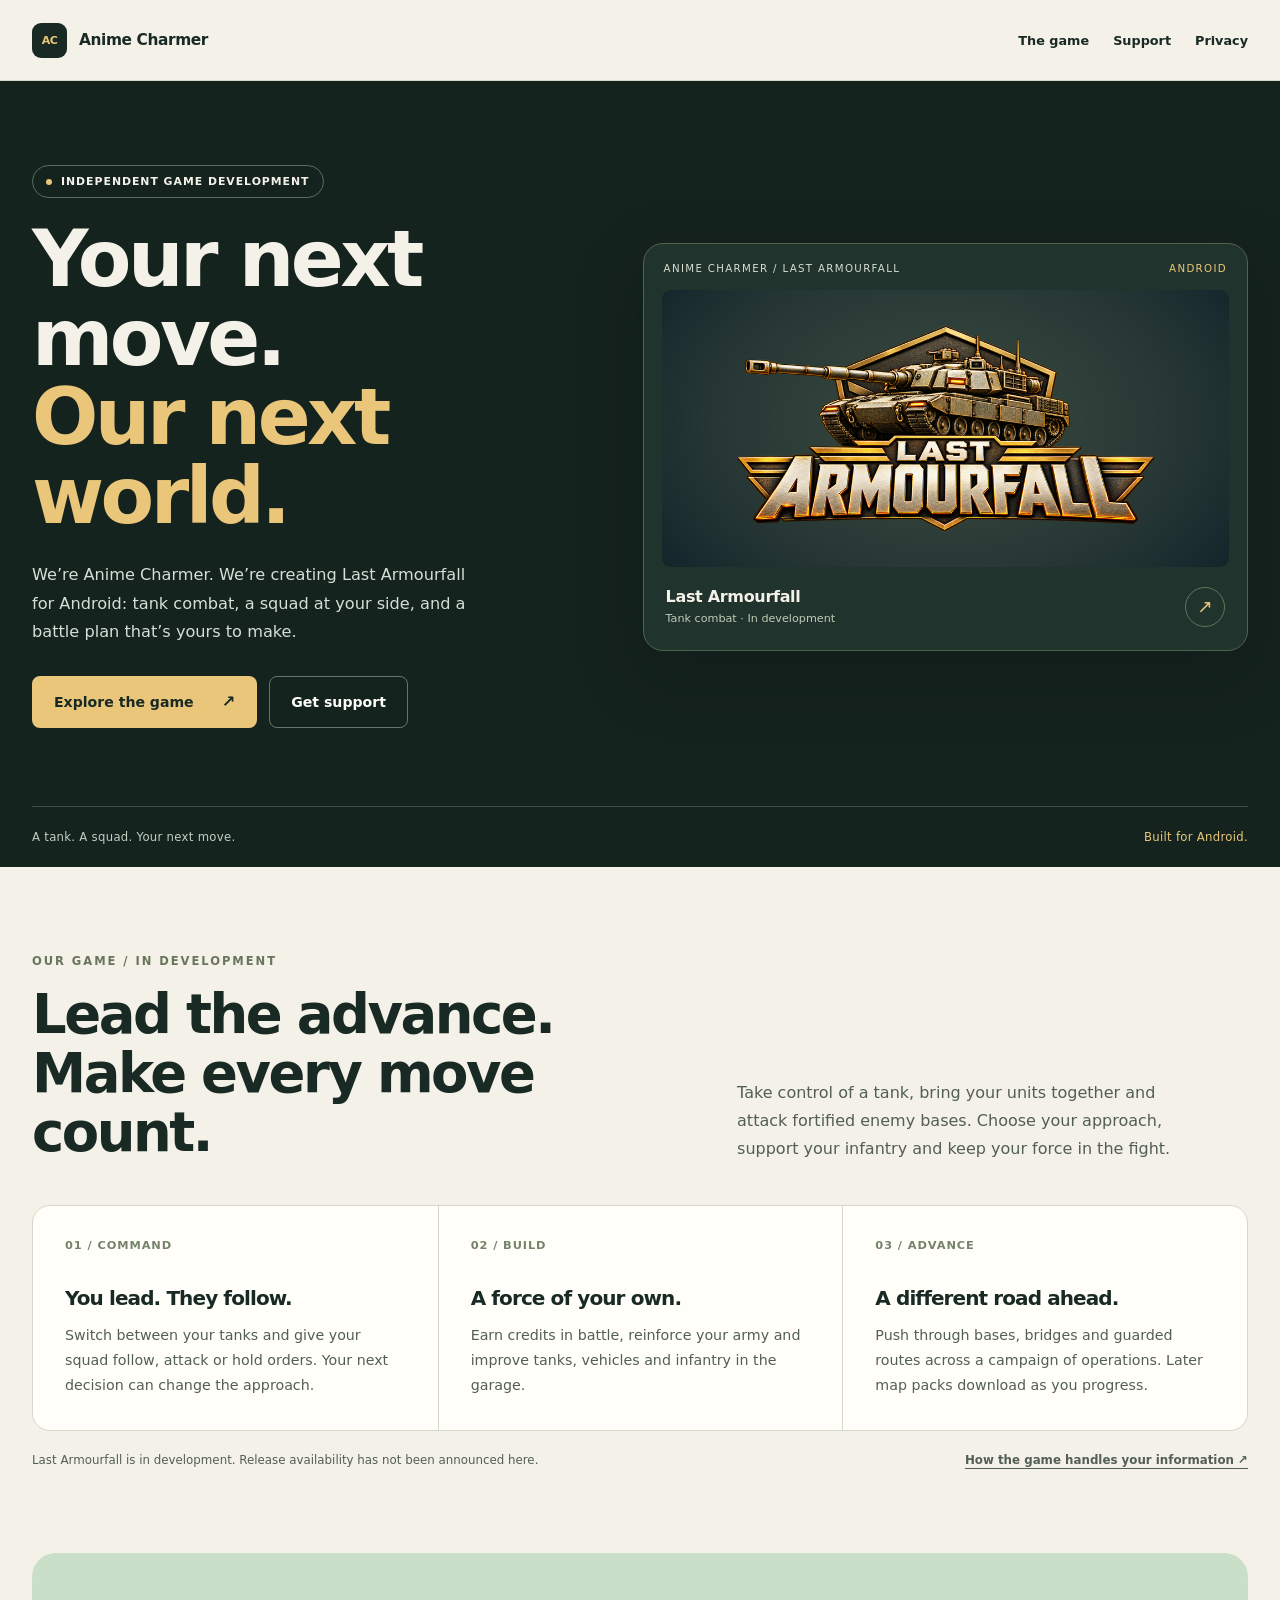
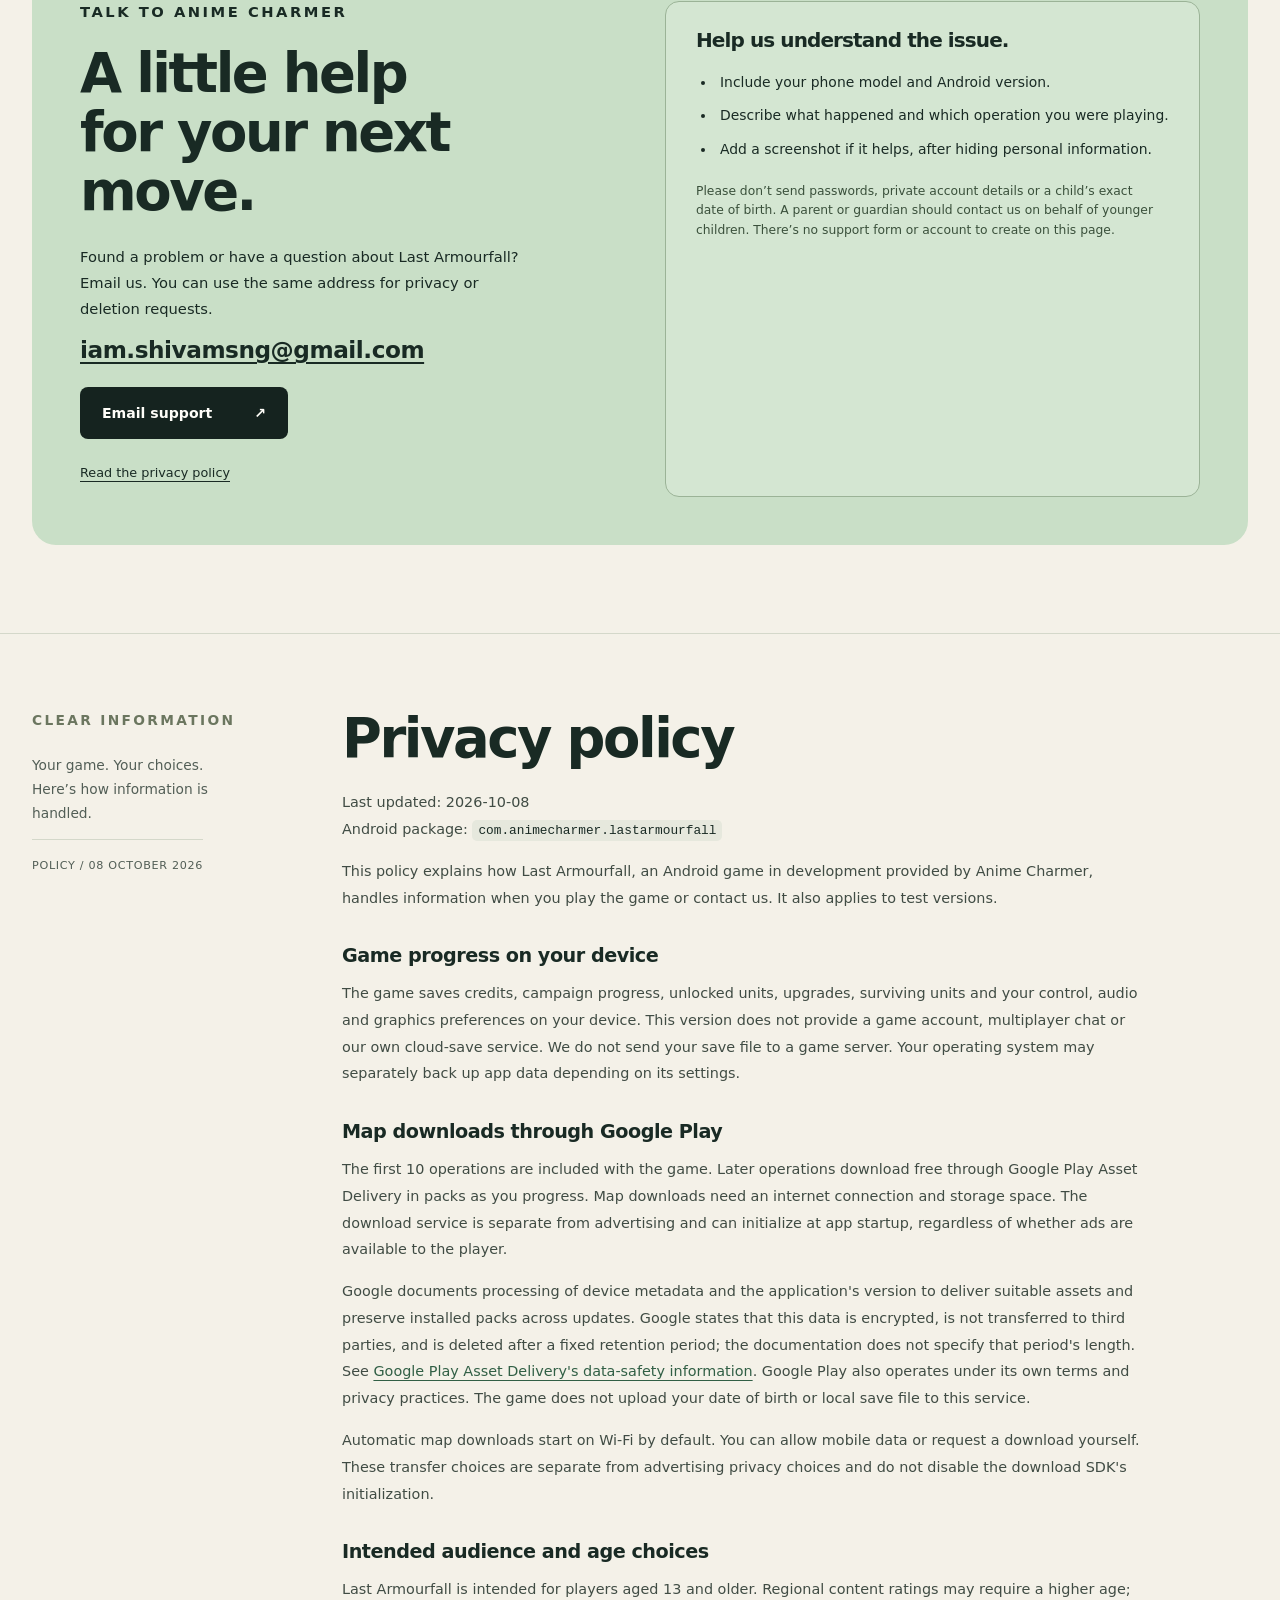
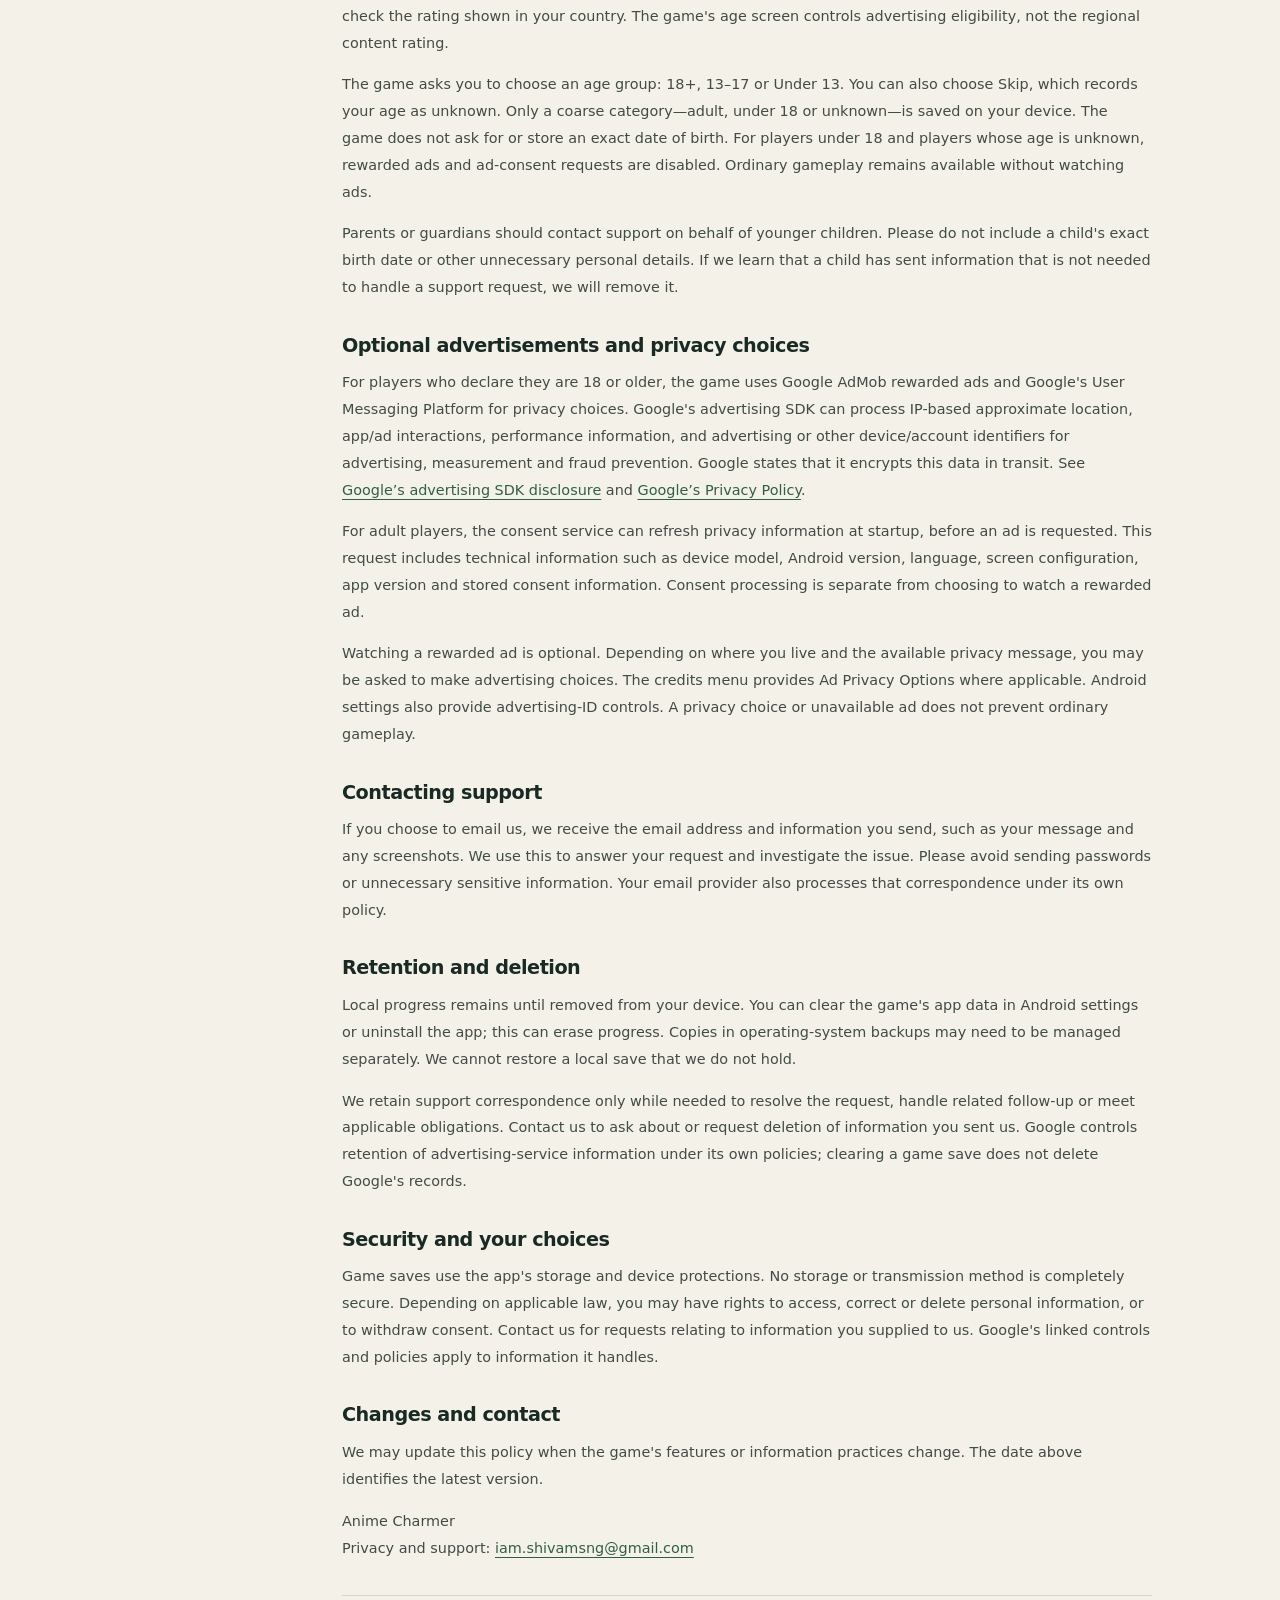
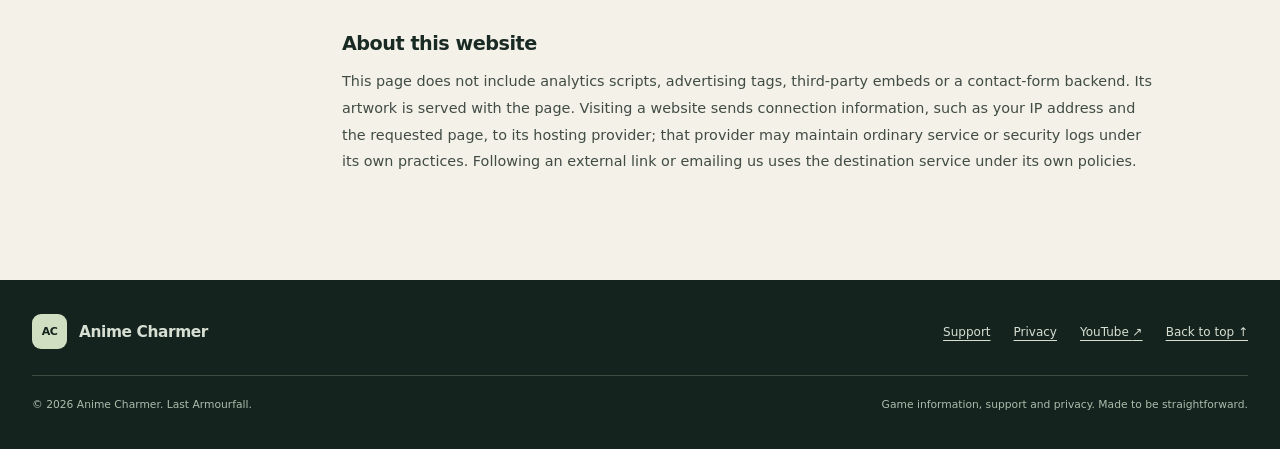
==== index.html @ 07243692 "Publish Anime Charmer support and privacy website" ====
<!doctype html>
<html lang="en">
<head>
  <meta charset="utf-8">
  <meta name="viewport" content="width=device-width,initial-scale=1">
  <meta name="theme-color" content="#15231f">
  <meta name="description" content="Anime Charmer is creating Last Armourfall for Android. Explore the game, get support and read our privacy policy.">
  <meta property="og:title" content="Anime Charmer — Last Armourfall">
  <meta property="og:description" content="A tank, a squad, and your next move. Game information, support and privacy from Anime Charmer.">
  <meta property="og:type" content="website">
  <meta property="og:url" content="https://animecharmer.com/">
  <meta property="og:image" content="https://animecharmer.com/assets/last-armourfall.png">
  <link rel="canonical" href="https://animecharmer.com/">
  <link rel="icon" href="assets/icon.png" type="image/png">
  <title>Anime Charmer — Games, support &amp; privacy</title>
  <style>
    :root{--ink:#192a24;--dark:#15231f;--paper:#f4f1e8;--white:#fffef9;--muted:#525e56;--line:#d4d8ca;--gold:#eac67a;--mint:#c9dfc7;--radius:18px;font-family:system-ui,-apple-system,BlinkMacSystemFont,"Segoe UI",sans-serif;color:var(--ink);background:var(--paper);font-synthesis:none}
    *{box-sizing:border-box}html{scroll-behavior:smooth;scroll-padding-top:100px}body{margin:0}a{color:inherit;text-underline-offset:4px}a:hover{text-decoration-thickness:2px}a:focus-visible,summary:focus-visible{outline:3px solid #bc621d;outline-offset:5px;border-radius:3px}img{max-width:100%;height:auto;display:block}button,a{-webkit-tap-highlight-color:transparent}p{line-height:1.75}h1,h2,h3,p{margin-top:0}h1,h2,h3{letter-spacing:-.045em;line-height:1.08}h2{font-size:clamp(2rem,4.4vw,3.4rem)}h3{font-size:1.25rem}section{scroll-margin-top:100px}.wrap{width:min(1220px,calc(100% - 64px));margin-inline:auto}.skip{position:fixed;top:-80px;left:20px;background:var(--white);color:var(--ink);padding:16px;z-index:20}.skip:focus{top:12px}.eyebrow{font-size:.72rem;font-weight:750;letter-spacing:.17em;text-transform:uppercase;line-height:1.5;margin-bottom:22px}.pill{display:inline-flex;align-items:center;gap:9px;padding:9px 13px;border:1px solid #56705e;border-radius:100px;font-size:.68rem;font-weight:700;letter-spacing:.09em;text-transform:uppercase}.pill i{width:6px;height:6px;background:var(--gold);border-radius:50%}.arrow{font-size:1.15em;line-height:1}.button{display:inline-flex;align-items:center;justify-content:center;gap:28px;min-height:52px;padding:14px 21px;font-size:.88rem;font-weight:700;text-decoration:none;border-radius:8px;border:1px solid transparent}.button.light{background:var(--gold);color:var(--ink)}.button.line{border-color:#64776c;color:var(--white)}.button.dark{background:var(--dark);color:var(--white)}.button:hover{filter:brightness(1.05)}.button:focus-visible{outline-color:#d28b2a}.divider{height:1px;background:var(--line)}
    .header{position:sticky;top:0;z-index:10;background:rgba(244,241,232,.97);border-bottom:1px solid var(--line)}.header-inner{display:flex;align-items:center;justify-content:space-between;gap:20px;min-height:80px}.brand{display:flex;align-items:center;gap:12px;text-decoration:none;font-size:.96rem;font-weight:750;letter-spacing:-.025em;white-space:nowrap}.monogram{display:grid;place-items:center;width:35px;height:35px;background:var(--ink);color:var(--gold);font-size:.69rem;font-weight:850;border-radius:9px;letter-spacing:-.055em}.header nav{display:flex;gap:24px}.header nav a{display:flex;align-items:center;min-height:44px;text-decoration:none;font-size:.8rem;font-weight:650}.header nav a:hover{color:#875017}
    .hero{background:var(--dark);color:var(--paper);overflow:hidden}.hero-inner{display:grid;grid-template-columns:1fr 1.08fr;align-items:center;gap:50px;padding-block:84px 78px}.hero h1{font-size:clamp(3.3rem,6.1vw,5.7rem);font-weight:650;line-height:1.01;margin:22px 0 26px}.hero h1 em{font-style:normal;color:var(--gold)}.hero-copy{max-width:460px;color:#d5dfd5;font-size:1.01rem;margin-bottom:30px}.hero-actions{display:flex;flex-wrap:wrap;gap:12px}.hero-art{position:relative;min-width:0}.art-frame{padding:18px;background:#20332c;border:1px solid #52634c;border-radius:20px;box-shadow:0 24px 65px #09110d40}.frame-bar{display:flex;justify-content:space-between;gap:12px;align-items:center;padding:0 2px 16px;color:#d6decf;font-size:.64rem;text-transform:uppercase;letter-spacing:.13em}.frame-bar span:last-child{color:var(--gold)}.art-frame img{width:100%;border-radius:9px;background:#243b33}.art-caption{display:flex;justify-content:space-between;gap:16px;align-items:center;padding:20px 4px 4px}.art-caption strong{font-size:1rem;letter-spacing:-.02em}.art-caption small{display:block;color:#c0ccb8;font-size:.7rem;line-height:1.6;margin-top:4px}.art-caption .arrow{width:40px;height:40px;display:grid;place-items:center;border:1px solid #657459;border-radius:50%;color:var(--gold)}.hero-foot{border-top:1px solid #3a4e42;display:flex;justify-content:space-between;gap:20px;padding-block:23px;color:#c1cfbf;font-size:.73rem;letter-spacing:.025em}.hero-foot span:last-child{color:var(--gold)}
    .game{padding-block:86px}.section-heading{display:grid;grid-template-columns:1fr .78fr;gap:50px;margin-bottom:42px;align-items:end}.section-heading h2{margin-bottom:0;max-width:620px}.section-heading p{color:var(--muted);max-width:470px;margin:0}.game .eyebrow{color:#69755c;margin-bottom:16px}.features{display:grid;grid-template-columns:repeat(3,1fr);border:1px solid var(--line);border-radius:var(--radius);overflow:hidden;background:var(--white)}.feature{padding:32px}.feature+.feature{border-left:1px solid var(--line)}.feature .number{display:block;color:#75836b;font-size:.71rem;font-weight:750;margin-bottom:36px;letter-spacing:.08em}.feature h3{margin-bottom:14px}.feature p{margin-bottom:0;font-size:.89rem;color:var(--muted)}.game-note{display:flex;justify-content:space-between;gap:24px;margin-top:22px;font-size:.74rem;color:var(--muted)}.game-note a{font-weight:650}
    .support{padding-block:0 88px}.support-panel{display:grid;grid-template-columns:1fr 1fr;gap:50px;background:var(--mint);border-radius:24px;padding:48px}.support h2{max-width:380px;margin-bottom:23px}.support p{max-width:460px;font-size:.92rem}.contact-email{font-size:clamp(1rem,1.85vw,1.45rem);font-weight:650;overflow-wrap:anywhere;display:inline-block;margin-bottom:24px;letter-spacing:-.02em}.support .button{gap:42px}.support-checklist{padding:28px 30px;border:1px solid #9bb397;border-radius:14px;background:#dfecdb88}.support-checklist h3{margin-bottom:19px}.support-checklist ul{padding-left:20px;margin:0 0 20px}.support-checklist li{padding-left:4px;font-size:.87rem;line-height:1.7;margin-bottom:10px}.support-checklist p{font-size:.77rem;line-height:1.6;margin:0;color:#3a503b}.privacy-jump{margin-top:23px;font-size:.8rem!important}
    .privacy{border-top:1px solid var(--line);padding-block:76px 90px}.privacy-layout{display:grid;grid-template-columns:240px minmax(0,1fr);gap:70px}.privacy-aside .eyebrow{color:#6b765f}.privacy-aside p{font-size:.86rem;max-width:220px;color:var(--muted)}.privacy-aside .stamp{display:inline-block;border-top:1px solid var(--line);padding-top:19px;font-size:.7rem;letter-spacing:.06em;color:var(--muted)}.policy{max-width:810px;min-width:0}.policy h2{margin-bottom:20px}.policy h3{margin-top:35px;margin-bottom:13px;letter-spacing:-.025em;font-size:1.2rem}.policy p{font-size:.9rem;color:#404c44;line-height:1.86;margin-bottom:15px;overflow-wrap:anywhere}.policy code{font-size:.8rem;color:var(--ink);background:#e6e8dd;border-radius:5px;padding:3px 6px;overflow-wrap:anywhere}.policy a{color:#315f45}.website-note{border-top:1px solid var(--line);margin-top:34px;padding-top:3px}
    .footer{background:var(--dark);color:#d6dfd2;padding-block:34px}.footer-inner{display:flex;justify-content:space-between;align-items:center;gap:30px}.footer .monogram{background:#d0dfc1;color:var(--dark)}.footer-links{display:flex;flex-wrap:wrap;gap:23px;font-size:.75rem}.footer-bottom{display:flex;justify-content:space-between;gap:20px;border-top:1px solid #3a4e42;margin-top:26px;padding-top:20px;color:#aabdac;font-size:.67rem;line-height:1.7}.footer-bottom p{margin:0}
    @media(min-width:1000px){.privacy-aside-inner{position:sticky;top:115px}}
    @media(max-width:950px){.hero-inner{gap:32px;padding-block:60px}.hero h1{font-size:clamp(3.2rem,6.5vw,4.7rem)}.wrap{width:calc(100% - 44px)}.section-heading{gap:28px;grid-template-columns:1fr 1fr}.support-panel{gap:30px;padding:34px}.privacy-layout{grid-template-columns:175px minmax(0,1fr);gap:38px}.feature{padding:25px}}
    @media(max-width:700px){html{scroll-padding-top:90px}.header-inner{min-height:74px;gap:12px}.header nav{gap:15px}.header nav a{font-size:.72rem}.brand{font-size:.83rem;gap:9px}.monogram{width:30px;height:30px}.hero-inner{grid-template-columns:1fr;padding-block:48px 42px;gap:38px}.hero h1{font-size:clamp(3.5rem,11.3vw,5rem);max-width:540px}.hero-copy{max-width:540px;font-size:.97rem}.art-frame{padding:14px}.hero-foot{font-size:.65rem}.game{padding-block:58px}.section-heading{grid-template-columns:1fr;gap:22px;margin-bottom:30px}.section-heading h2{max-width:530px}.features{grid-template-columns:1fr}.feature+.feature{border-left:none;border-top:1px solid var(--line)}.feature .number{margin-bottom:18px}.feature{padding:27px}.feature p{max-width:540px}.game-note{display:block;line-height:1.7}.game-note a{display:inline-block;margin-top:10px}.support{padding-bottom:55px}.support-panel{grid-template-columns:1fr;padding:30px;gap:28px}.contact-email{font-size:1.1rem}.privacy{padding-block:52px}.privacy-layout{grid-template-columns:1fr;gap:28px}.privacy-aside p{max-width:none}.privacy-aside .stamp{display:none}.privacy-aside .eyebrow{margin-bottom:10px}.footer-inner{align-items:flex-start;gap:24px;flex-direction:column}.footer-bottom{flex-direction:column;gap:8px}.policy h2{font-size:2.1rem}}
    @media(max-width:380px){.wrap{width:calc(100% - 32px)}.header-inner{flex-wrap:wrap;justify-content:center;padding-block:11px;gap:3px}.header nav{gap:25px}.header nav a{min-height:34px}.hero h1{font-size:3.25rem}.support-panel{padding:24px}.support-checklist{padding:23px}.hero-actions .button{width:100%}.hero-foot{gap:10px}.art-caption strong{font-size:.92rem}}
    @media(prefers-reduced-motion:reduce){html{scroll-behavior:auto}}
    @media print{.header,.hero,.game,.support,.privacy-aside,.footer{display:none}.privacy{padding:0;border:0}.privacy-layout{display:block}.wrap{width:100%}.policy{max-width:none}.policy p,.policy a{color:#000}body{background:white}}
  </style>
</head>
<body id="top">
  <a class="skip" href="#main">Skip to content</a>
  <header class="header">
    <div class="wrap header-inner">
      <a class="brand" href="#top" aria-label="Anime Charmer home"><span class="monogram" aria-hidden="true">AC</span> Anime Charmer</a>
      <nav aria-label="Main navigation"><a href="#last-armourfall">The game</a><a href="#support">Support</a><a href="#privacy">Privacy</a></nav>
    </div>
  </header>
  <main id="main">
    <section class="hero" aria-labelledby="hero-title">
      <div class="wrap hero-inner">
        <div>
          <div class="pill"><i aria-hidden="true"></i> Independent game development</div>
          <h1 id="hero-title">Your next move.<br><em>Our next world.</em></h1>
          <p class="hero-copy">We’re Anime Charmer. We’re creating Last Armourfall for Android: tank combat, a squad at your side, and a battle plan that’s yours to make.</p>
          <div class="hero-actions"><a class="button light" href="#last-armourfall">Explore the game <span class="arrow" aria-hidden="true">↗</span></a><a class="button line" href="#support">Get support</a></div>
        </div>
        <div class="hero-art">
          <div class="art-frame">
            <div class="frame-bar"><span>Anime Charmer / Last Armourfall</span><span>Android</span></div>
            <img src="assets/last-armourfall.png" width="1024" height="500" alt="Last Armourfall emblem: a gold and ivory battle tank above the game title" fetchpriority="high">
            <div class="art-caption"><div><strong>Last Armourfall</strong><small>Tank combat · In development</small></div><span class="arrow" aria-hidden="true">↗</span></div>
          </div>
        </div>
      </div>
      <div class="wrap hero-foot"><span>A tank. A squad. Your next move.</span><span>Built for Android.</span></div>
    </section>
    <section class="game wrap" id="last-armourfall" aria-labelledby="game-title">
      <div class="section-heading"><div><p class="eyebrow">Our game / In development</p><h2 id="game-title">Lead the advance.<br>Make every move count.</h2></div><p>Take control of a tank, bring your units together and attack fortified enemy bases. Choose your approach, support your infantry and keep your force in the fight.</p></div>
      <div class="features">
        <article class="feature"><span class="number" aria-hidden="true">01 / COMMAND</span><h3>You lead. They follow.</h3><p>Switch between your tanks and give your squad follow, attack or hold orders. Your next decision can change the approach.</p></article>
        <article class="feature"><span class="number" aria-hidden="true">02 / BUILD</span><h3>A force of your own.</h3><p>Earn credits in battle, reinforce your army and improve tanks, vehicles and infantry in the garage.</p></article>
        <article class="feature"><span class="number" aria-hidden="true">03 / ADVANCE</span><h3>A different road ahead.</h3><p>Push through bases, bridges and guarded routes across a campaign of operations. Later map packs download as you progress.</p></article>
      </div>
      <div class="game-note"><span>Last Armourfall is in development. Release availability has not been announced here.</span><a href="#privacy">How the game handles your information <span aria-hidden="true">↗</span></a></div>
    </section>
    <section class="support wrap" id="support" aria-labelledby="support-title">
      <div class="support-panel">
        <div><p class="eyebrow">Talk to Anime Charmer</p><h2 id="support-title">A little help<br>for your next move.</h2><p>Found a problem or have a question about Last Armourfall? Email us. You can use the same address for privacy or deletion requests.</p><a class="contact-email" href="mailto:iam.shivamsng@gmail.com">iam.shivamsng@gmail.com</a><br><a class="button dark" href="mailto:iam.shivamsng@gmail.com">Email support <span aria-hidden="true">↗</span></a><p class="privacy-jump"><a href="#privacy">Read the privacy policy</a></p></div>
        <div class="support-checklist"><h3>Help us understand the issue.</h3><ul><li>Include your phone model and Android version.</li><li>Describe what happened and which operation you were playing.</li><li>Add a screenshot if it helps, after hiding personal information.</li></ul><p>Please don’t send passwords, private account details or a child’s exact date of birth. A parent or guardian should contact us on behalf of younger children. There’s no support form or account to create on this page.</p></div>
      </div>
    </section>
    <section class="privacy" id="privacy" aria-labelledby="privacy-heading">
      <div class="wrap privacy-layout">
        <aside class="privacy-aside"><div class="privacy-aside-inner"><p class="eyebrow">Clear information</p><p>Your game. Your choices.<br>Here’s how information is handled.</p><span class="stamp">POLICY / 08 OCTOBER 2026</span></div></aside>
        <div class="policy">
          
<h2 id="privacy-heading">Privacy policy</h2>
<p>Last updated: 2026-10-08<br>Android package: <code>com.animecharmer.lastarmourfall</code></p>
<p>This policy explains how Last Armourfall, an Android game in development provided by Anime Charmer, handles information when you play the game or contact us. It also applies to test versions.</p>
<h3>Game progress on your device</h3>
<p>The game saves credits, campaign progress, unlocked units, upgrades, surviving units and your control, audio and graphics preferences on your device. This version does not provide a game account, multiplayer chat or our own cloud-save service. We do not send your save file to a game server. Your operating system may separately back up app data depending on its settings.</p>
<h3>Map downloads through Google Play</h3>
<p>The first 10 operations are included with the game. Later operations download free through Google Play Asset Delivery in packs as you progress. Map downloads need an internet connection and storage space. The download service is separate from advertising and can initialize at app startup, regardless of whether ads are available to the player.</p>
<p>Google documents processing of device metadata and the application's version to deliver suitable assets and preserve installed packs across updates. Google states that this data is encrypted, is not transferred to third parties, and is deleted after a fixed retention period; the documentation does not specify that period's length. See <a href="https://developer.android.com/guide/playcore/asset-delivery#data-safety">Google Play Asset Delivery's data-safety information</a>. Google Play also operates under its own terms and privacy practices. The game does not upload your date of birth or local save file to this service.</p>
<p>Automatic map downloads start on Wi-Fi by default. You can allow mobile data or request a download yourself. These transfer choices are separate from advertising privacy choices and do not disable the download SDK's initialization.</p>
<h3>Intended audience and age choices</h3>
<p>Last Armourfall is intended for players aged 13 and older. Regional content ratings may require a higher age; check the rating shown in your country. The game's age screen controls advertising eligibility, not the regional content rating.</p>
<p>The game asks you to choose an age group: 18+, 13–17 or Under 13. You can also choose Skip, which records your age as unknown. Only a coarse category—adult, under 18 or unknown—is saved on your device. The game does not ask for or store an exact date of birth. For players under 18 and players whose age is unknown, rewarded ads and ad-consent requests are disabled. Ordinary gameplay remains available without watching ads.</p>
<p>Parents or guardians should contact support on behalf of younger children. Please do not include a child's exact birth date or other unnecessary personal details. If we learn that a child has sent information that is not needed to handle a support request, we will remove it.</p>
<h3>Optional advertisements and privacy choices</h3>
<p>For players who declare they are 18 or older, the game uses Google AdMob rewarded ads and Google's User Messaging Platform for privacy choices. Google's advertising SDK can process IP-based approximate location, app/ad interactions, performance information, and advertising or other device/account identifiers for advertising, measurement and fraud prevention. Google states that it encrypts this data in transit. See <a href="https://developers.google.com/admob/android/privacy/play-data-disclosure">Google’s advertising SDK disclosure</a> and <a href="https://policies.google.com/privacy">Google’s Privacy Policy</a>.</p>
<p>For adult players, the consent service can refresh privacy information at startup, before an ad is requested. This request includes technical information such as device model, Android version, language, screen configuration, app version and stored consent information. Consent processing is separate from choosing to watch a rewarded ad.</p>
<p>Watching a rewarded ad is optional. Depending on where you live and the available privacy message, you may be asked to make advertising choices. The credits menu provides Ad Privacy Options where applicable. Android settings also provide advertising-ID controls. A privacy choice or unavailable ad does not prevent ordinary gameplay.</p>
<h3>Contacting support</h3>
<p>If you choose to email us, we receive the email address and information you send, such as your message and any screenshots. We use this to answer your request and investigate the issue. Please avoid sending passwords or unnecessary sensitive information. Your email provider also processes that correspondence under its own policy.</p>
<h3>Retention and deletion</h3>
<p>Local progress remains until removed from your device. You can clear the game's app data in Android settings or uninstall the app; this can erase progress. Copies in operating-system backups may need to be managed separately. We cannot restore a local save that we do not hold.</p>
<p>We retain support correspondence only while needed to resolve the request, handle related follow-up or meet applicable obligations. Contact us to ask about or request deletion of information you sent us. Google controls retention of advertising-service information under its own policies; clearing a game save does not delete Google's records.</p>
<h3>Security and your choices</h3>
<p>Game saves use the app's storage and device protections. No storage or transmission method is completely secure. Depending on applicable law, you may have rights to access, correct or delete personal information, or to withdraw consent. Contact us for requests relating to information you supplied to us. Google's linked controls and policies apply to information it handles.</p>
<h3>Changes and contact</h3>
<p>We may update this policy when the game's features or information practices change. The date above identifies the latest version.</p>
<p>Anime Charmer<br>Privacy and support: <a href="mailto:iam.shivamsng@gmail.com">iam.shivamsng@gmail.com</a></p>
          <div class="website-note"><h3>About this website</h3><p>This page does not include analytics scripts, advertising tags, third-party embeds or a contact-form backend. Its artwork is served with the page. Visiting a website sends connection information, such as your IP address and the requested page, to its hosting provider; that provider may maintain ordinary service or security logs under its own practices. Following an external link or emailing us uses the destination service under its own policies.</p></div>
        </div>
      </div>
    </section>
  </main>
  <footer class="footer"><div class="wrap"><div class="footer-inner"><a class="brand" href="#top"><span class="monogram" aria-hidden="true">AC</span> Anime Charmer</a><nav class="footer-links" aria-label="Footer navigation"><a href="#support">Support</a><a href="#privacy">Privacy</a><a href="https://www.youtube.com/@AnimeCharmer">YouTube <span aria-hidden="true">↗</span></a><a href="#top">Back to top ↑</a></nav></div><div class="footer-bottom"><p>© 2026 Anime Charmer. Last Armourfall.</p><p>Game information, support and privacy. Made to be straightforward.</p></div></div></footer>
</body>
</html>
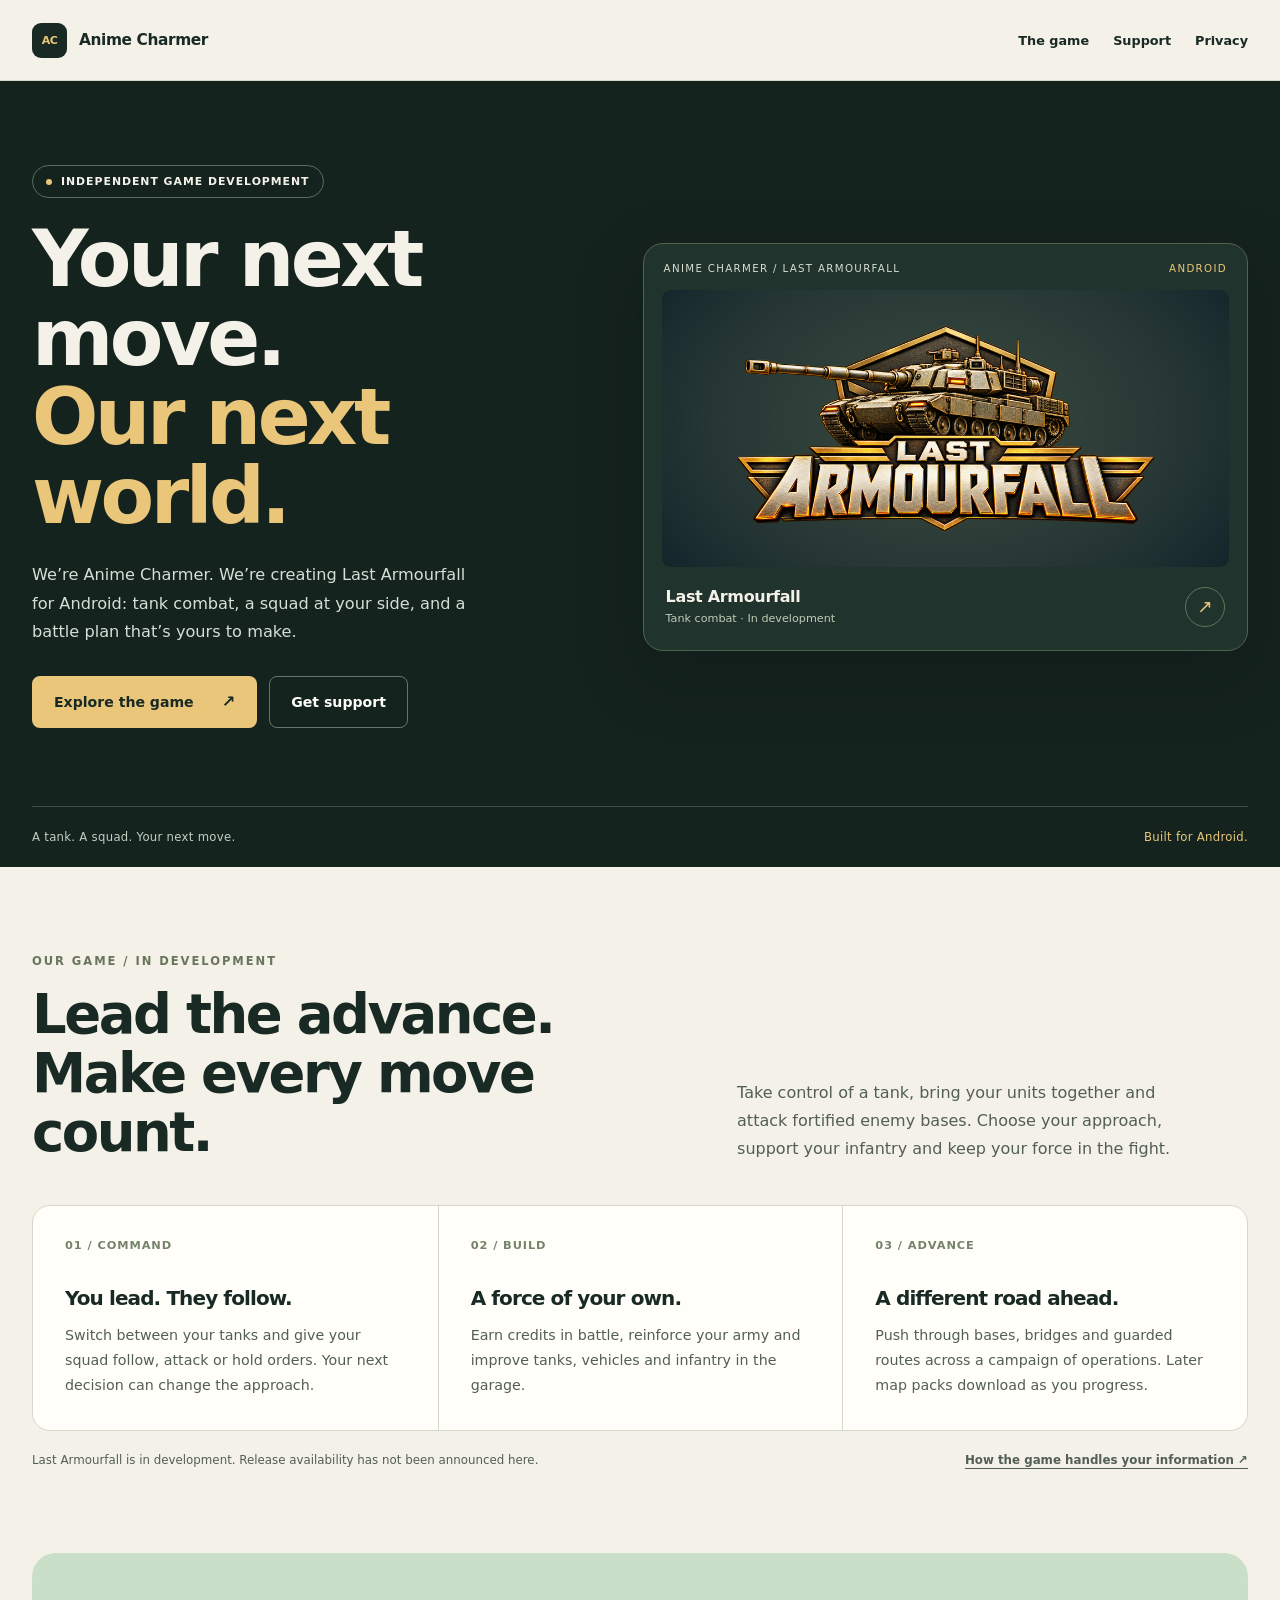
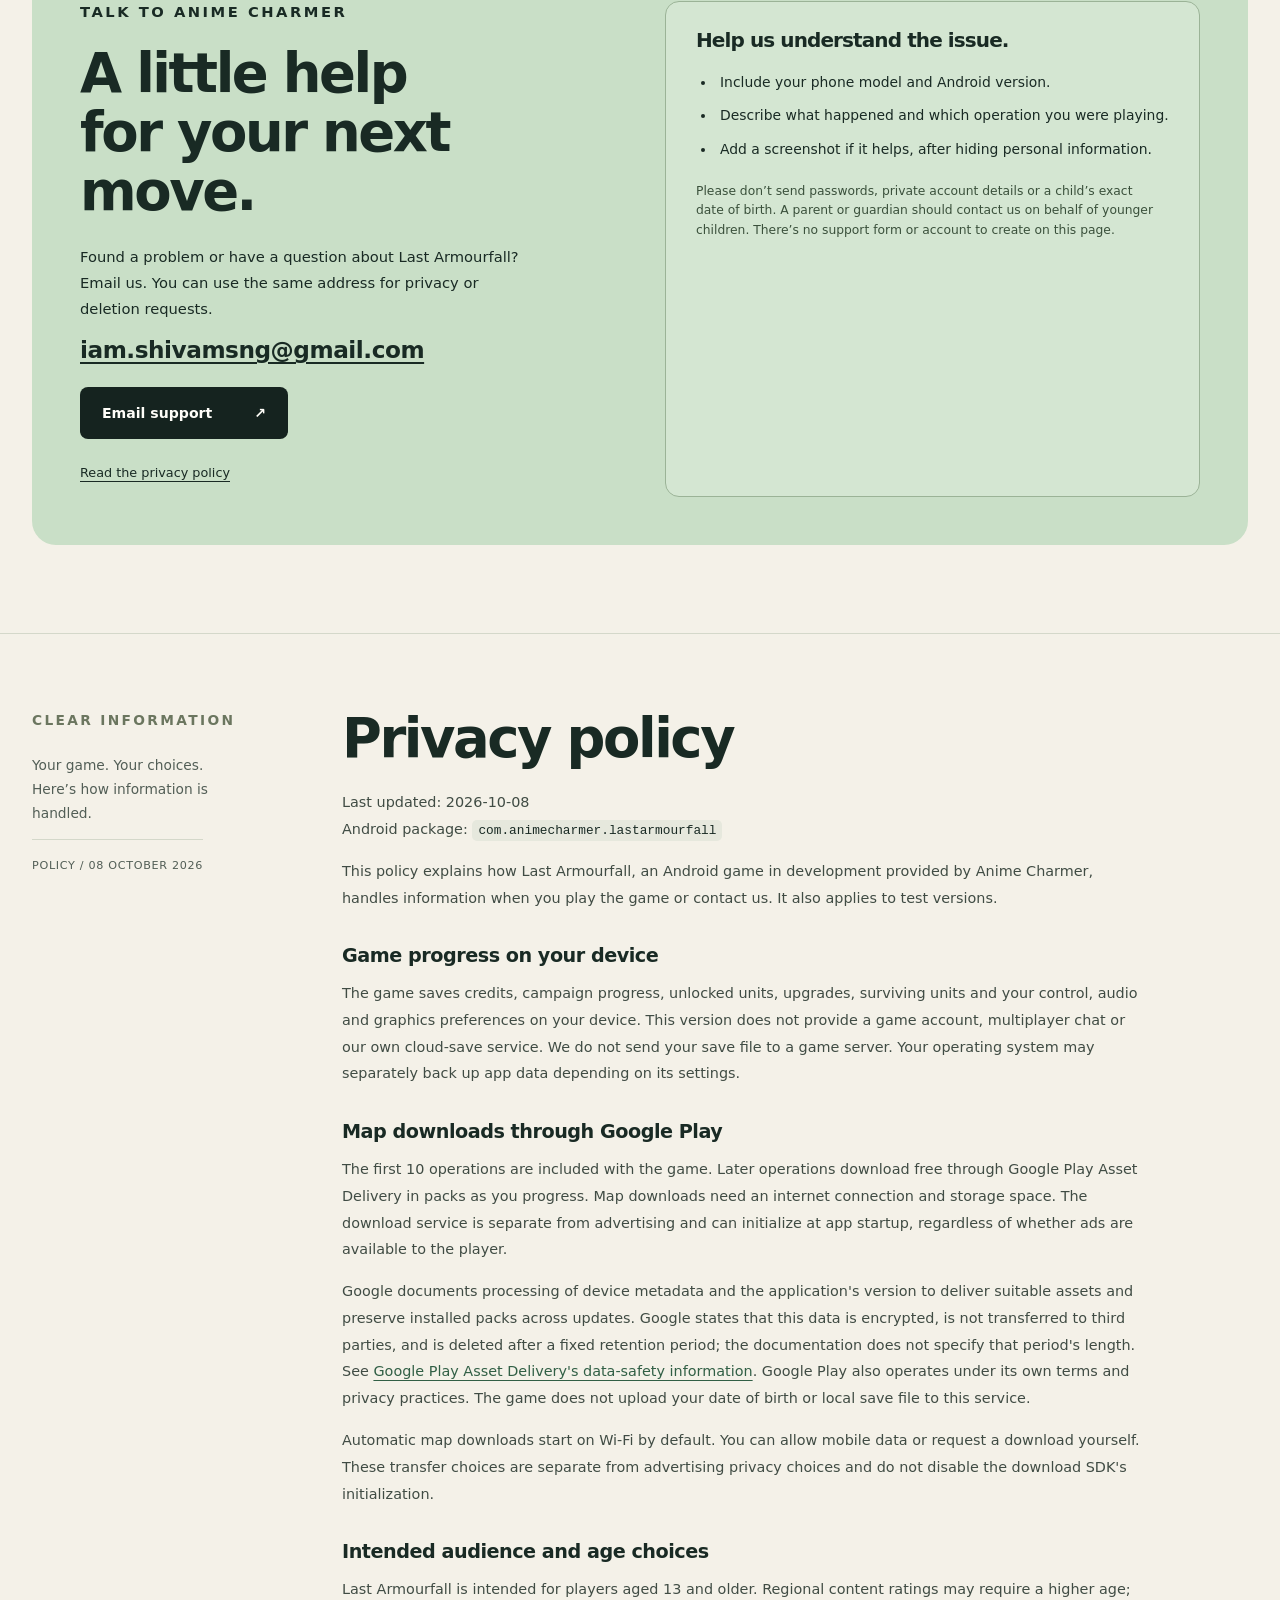
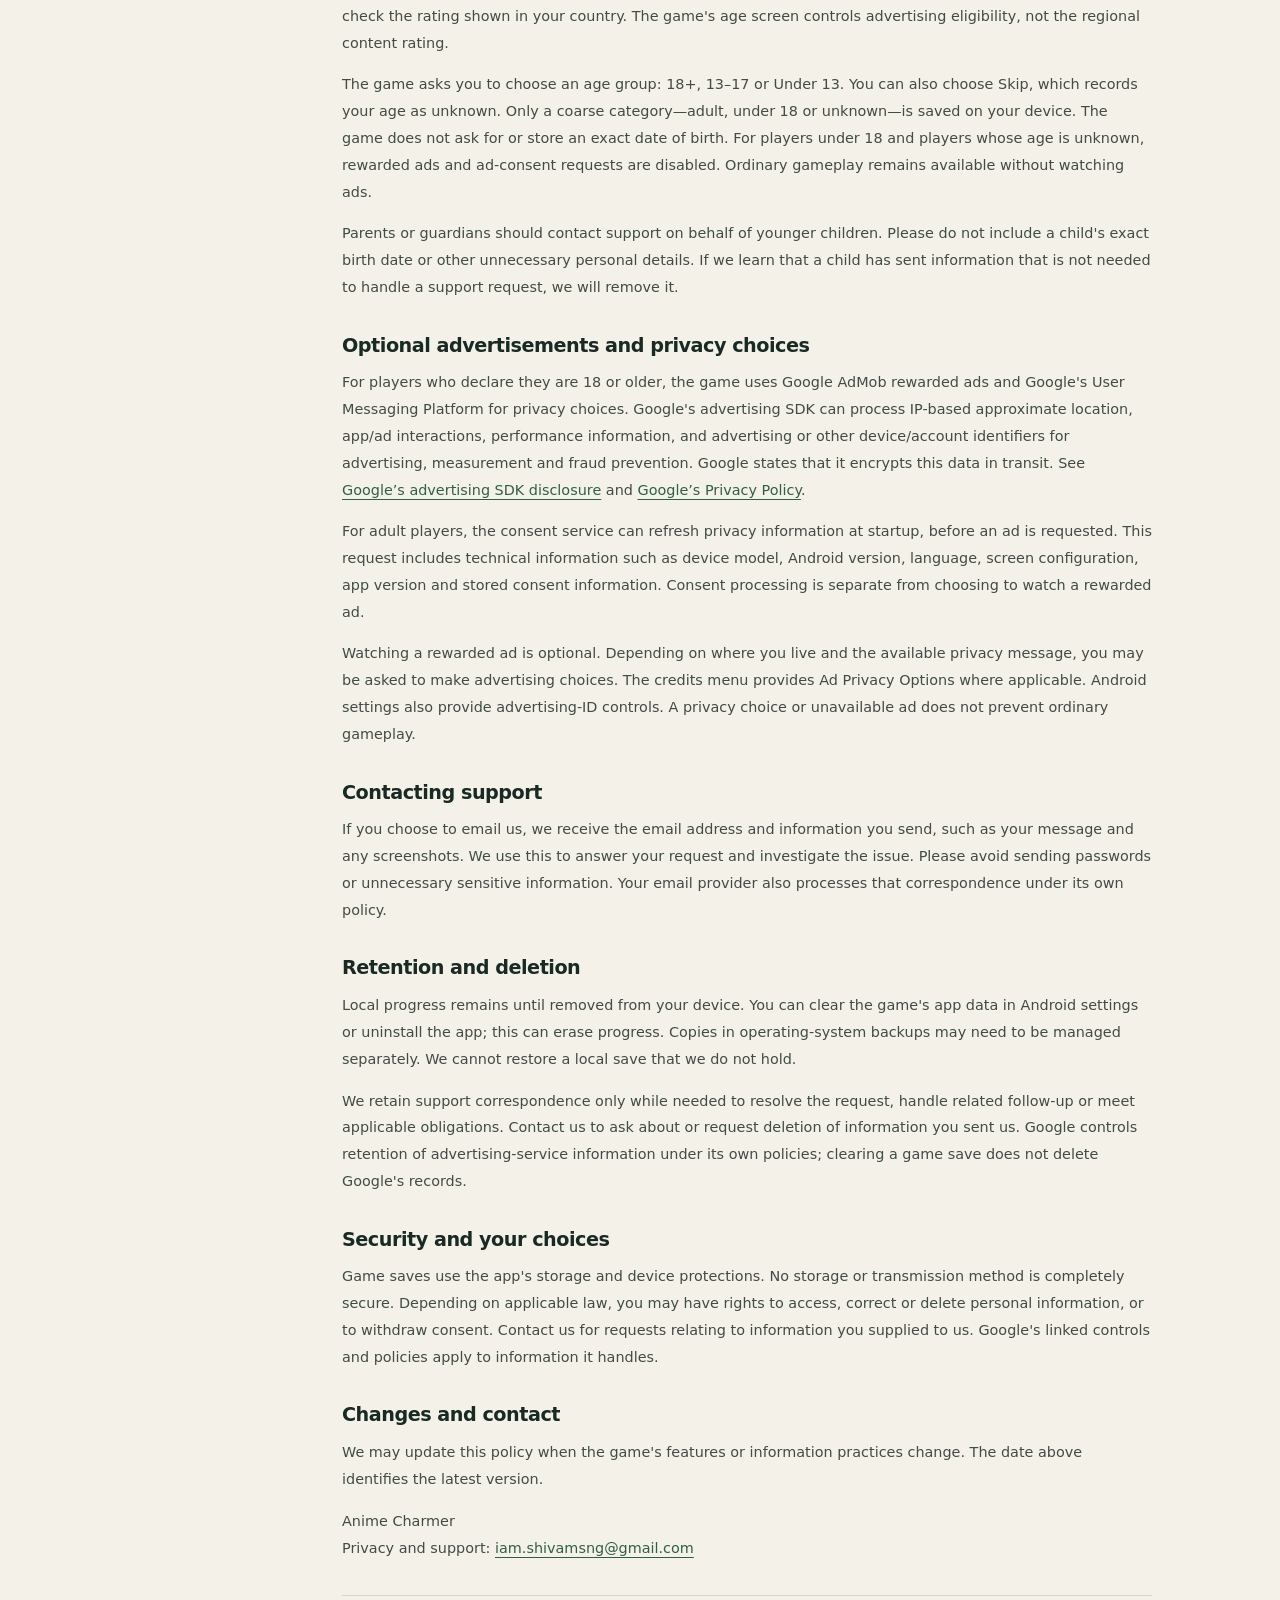
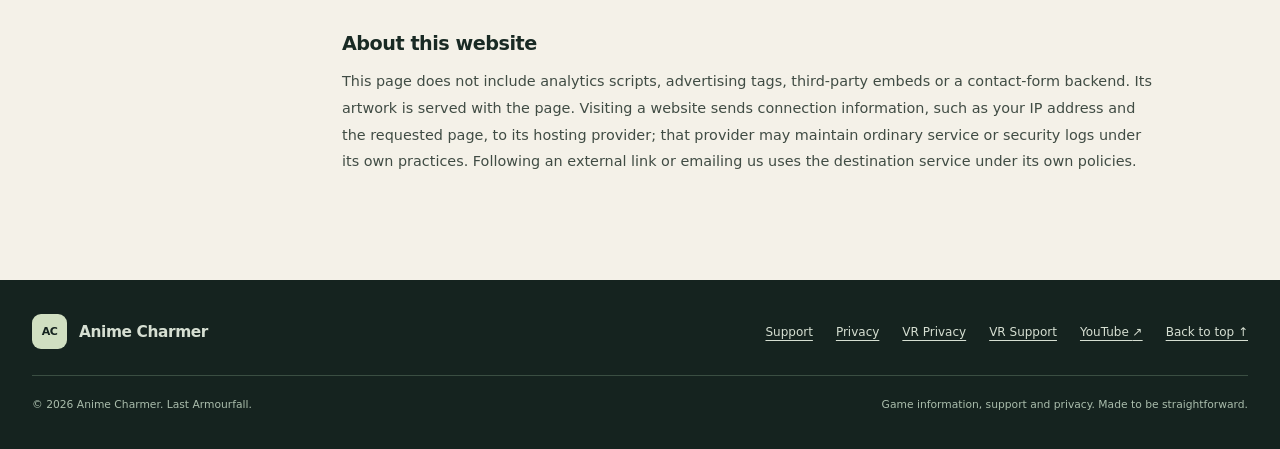
==== commit 727996b4: "Add Last Armourfall VR privacy and support pages" ====
--- a/index.html
+++ b/index.html
@@ -109,6 +109,6 @@
       </div>
     </section>
   </main>
-  <footer class="footer"><div class="wrap"><div class="footer-inner"><a class="brand" href="#top"><span class="monogram" aria-hidden="true">AC</span> Anime Charmer</a><nav class="footer-links" aria-label="Footer navigation"><a href="#support">Support</a><a href="#privacy">Privacy</a><a href="https://www.youtube.com/@AnimeCharmer">YouTube <span aria-hidden="true">↗</span></a><a href="#top">Back to top ↑</a></nav></div><div class="footer-bottom"><p>© 2026 Anime Charmer. Last Armourfall.</p><p>Game information, support and privacy. Made to be straightforward.</p></div></div></footer>
+  <footer class="footer"><div class="wrap"><div class="footer-inner"><a class="brand" href="#top"><span class="monogram" aria-hidden="true">AC</span> Anime Charmer</a><nav class="footer-links" aria-label="Footer navigation"><a href="#support">Support</a><a href="#privacy">Privacy</a><a href="vr-privacy.html">VR Privacy</a><a href="vr-support.html">VR Support</a><a href="https://www.youtube.com/@AnimeCharmer">YouTube <span aria-hidden="true">↗</span></a><a href="#top">Back to top ↑</a></nav></div><div class="footer-bottom"><p>© 2026 Anime Charmer. Last Armourfall.</p><p>Game information, support and privacy. Made to be straightforward.</p></div></div></footer>
 </body>
 </html>
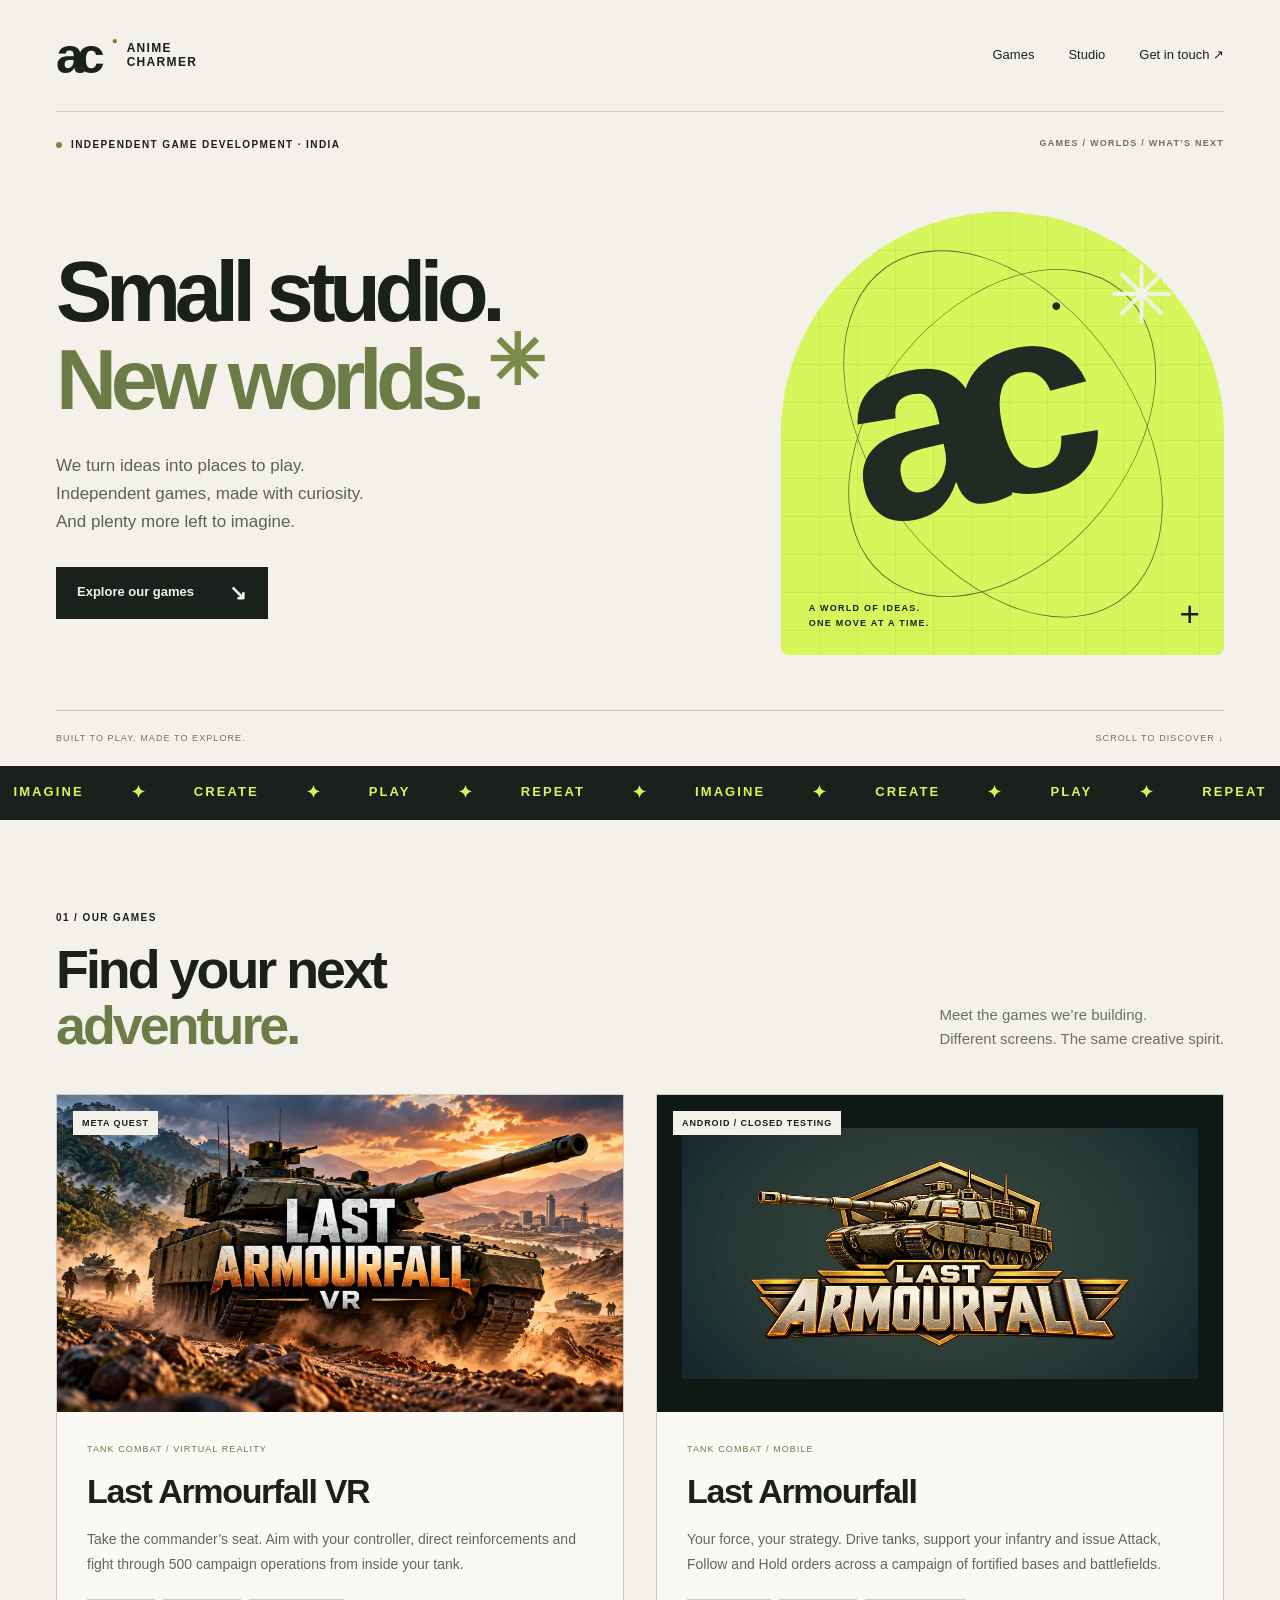
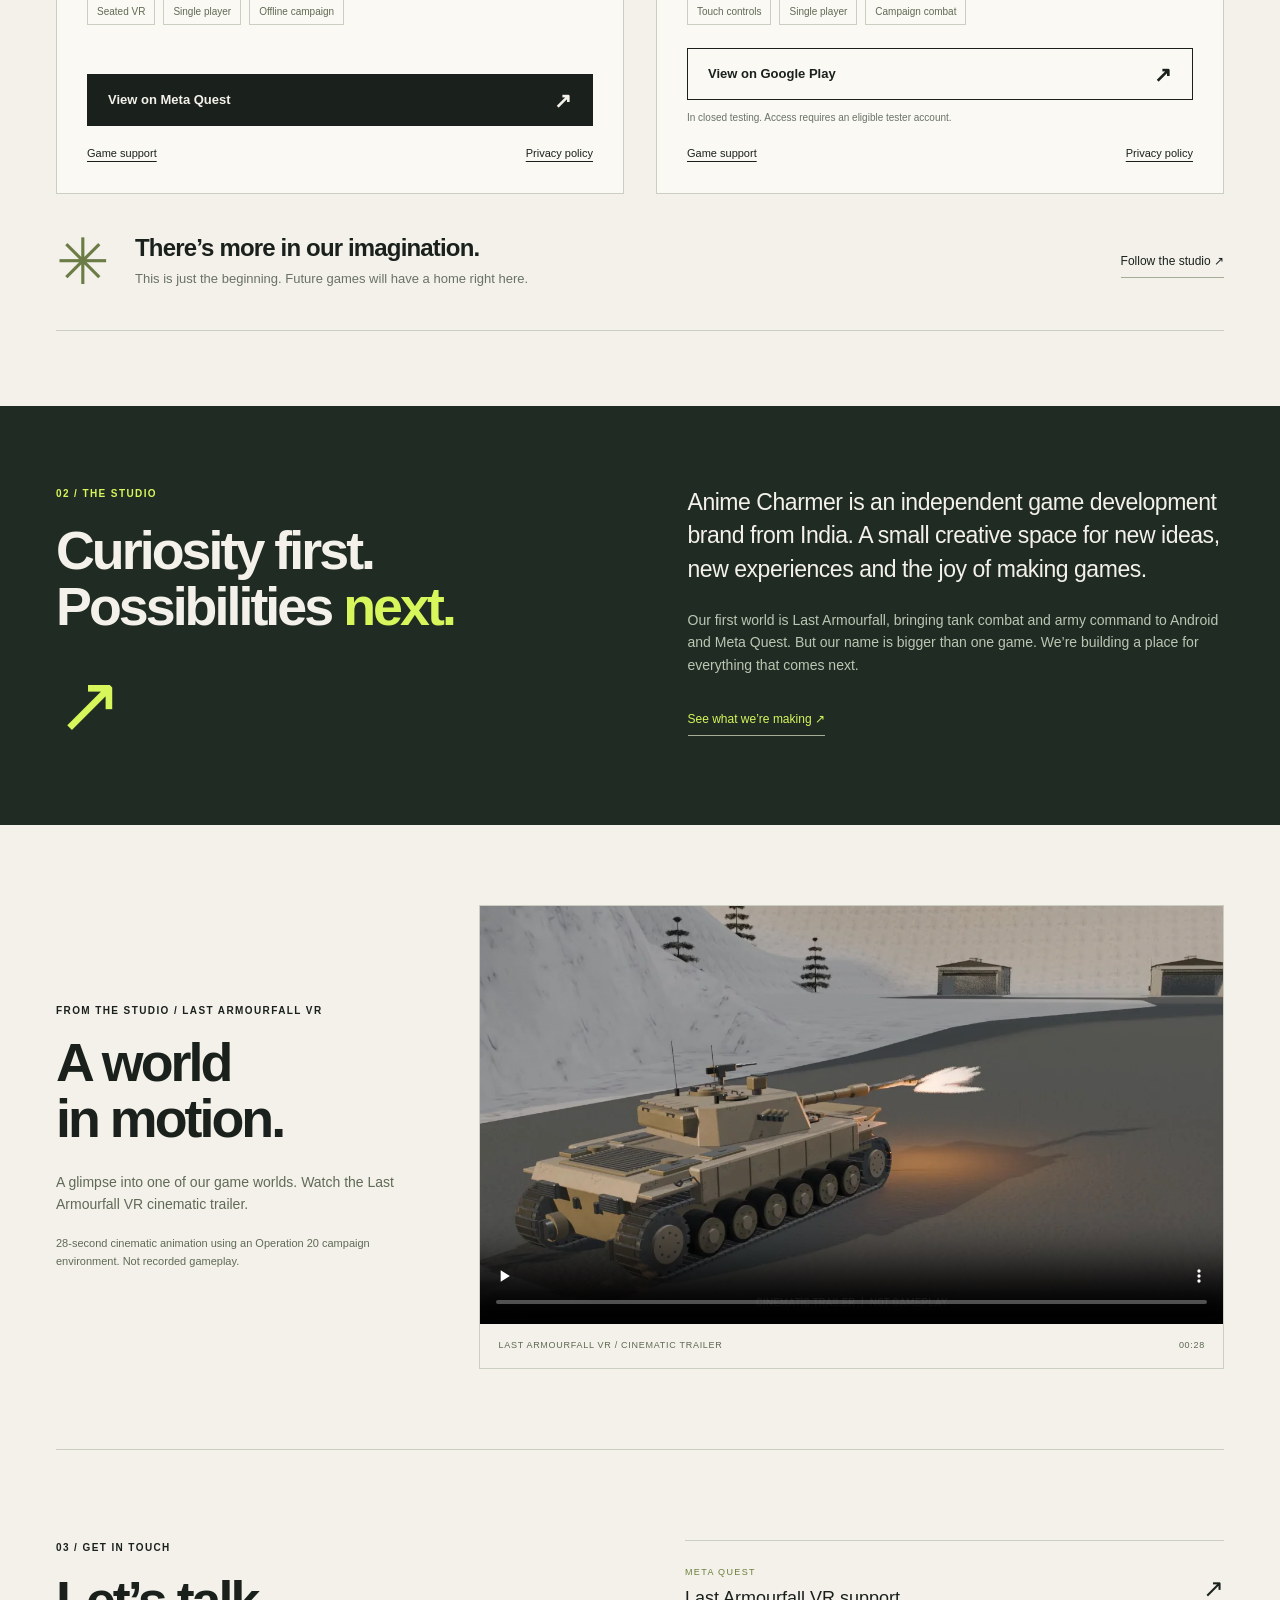
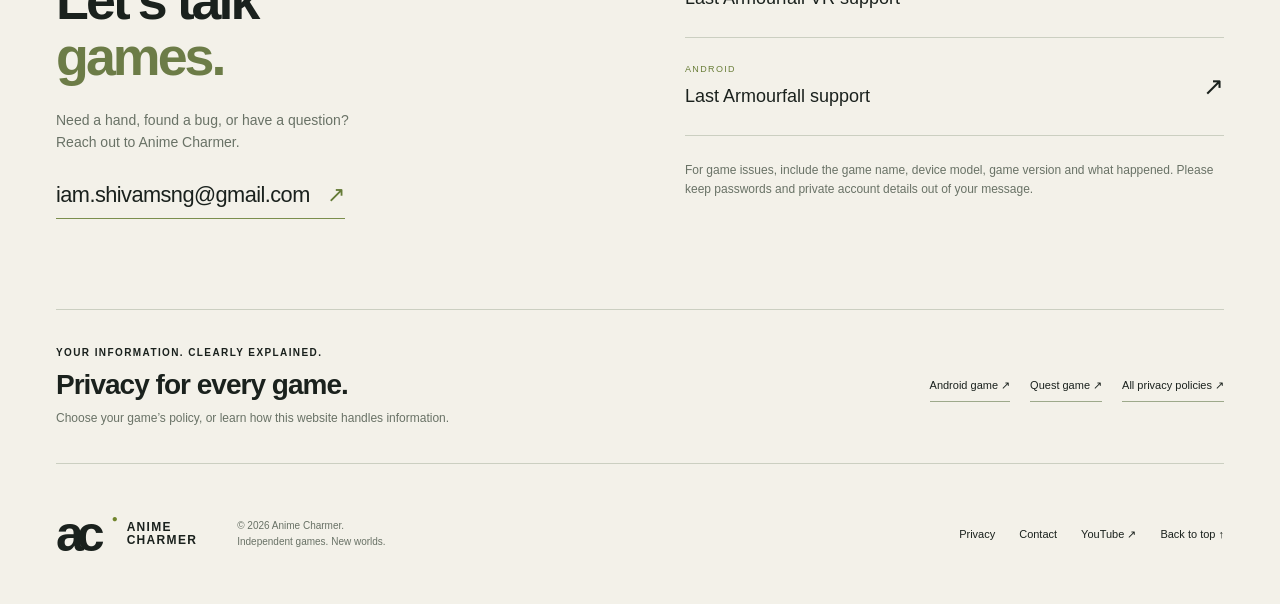
==== commit bf93fde0: "Launch Anime Charmer studio website" ====
--- a/index.html
+++ b/index.html
@@ -1,114 +1,15 @@
-<!doctype html>
-<html lang="en">
-<head>
-  <meta charset="utf-8">
-  <meta name="viewport" content="width=device-width,initial-scale=1">
-  <meta name="theme-color" content="#15231f">
-  <meta name="description" content="Anime Charmer is creating Last Armourfall for Android. Explore the game, get support and read our privacy policy.">
-  <meta property="og:title" content="Anime Charmer — Last Armourfall">
-  <meta property="og:description" content="A tank, a squad, and your next move. Game information, support and privacy from Anime Charmer.">
-  <meta property="og:type" content="website">
-  <meta property="og:url" content="https://animecharmer.com/">
-  <meta property="og:image" content="https://animecharmer.com/assets/last-armourfall.png">
-  <link rel="canonical" href="https://animecharmer.com/">
-  <link rel="icon" href="assets/icon.png" type="image/png">
-  <title>Anime Charmer — Games, support &amp; privacy</title>
-  <style>
-    :root{--ink:#192a24;--dark:#15231f;--paper:#f4f1e8;--white:#fffef9;--muted:#525e56;--line:#d4d8ca;--gold:#eac67a;--mint:#c9dfc7;--radius:18px;font-family:system-ui,-apple-system,BlinkMacSystemFont,"Segoe UI",sans-serif;color:var(--ink);background:var(--paper);font-synthesis:none}
-    *{box-sizing:border-box}html{scroll-behavior:smooth;scroll-padding-top:100px}body{margin:0}a{color:inherit;text-underline-offset:4px}a:hover{text-decoration-thickness:2px}a:focus-visible,summary:focus-visible{outline:3px solid #bc621d;outline-offset:5px;border-radius:3px}img{max-width:100%;height:auto;display:block}button,a{-webkit-tap-highlight-color:transparent}p{line-height:1.75}h1,h2,h3,p{margin-top:0}h1,h2,h3{letter-spacing:-.045em;line-height:1.08}h2{font-size:clamp(2rem,4.4vw,3.4rem)}h3{font-size:1.25rem}section{scroll-margin-top:100px}.wrap{width:min(1220px,calc(100% - 64px));margin-inline:auto}.skip{position:fixed;top:-80px;left:20px;background:var(--white);color:var(--ink);padding:16px;z-index:20}.skip:focus{top:12px}.eyebrow{font-size:.72rem;font-weight:750;letter-spacing:.17em;text-transform:uppercase;line-height:1.5;margin-bottom:22px}.pill{display:inline-flex;align-items:center;gap:9px;padding:9px 13px;border:1px solid #56705e;border-radius:100px;font-size:.68rem;font-weight:700;letter-spacing:.09em;text-transform:uppercase}.pill i{width:6px;height:6px;background:var(--gold);border-radius:50%}.arrow{font-size:1.15em;line-height:1}.button{display:inline-flex;align-items:center;justify-content:center;gap:28px;min-height:52px;padding:14px 21px;font-size:.88rem;font-weight:700;text-decoration:none;border-radius:8px;border:1px solid transparent}.button.light{background:var(--gold);color:var(--ink)}.button.line{border-color:#64776c;color:var(--white)}.button.dark{background:var(--dark);color:var(--white)}.button:hover{filter:brightness(1.05)}.button:focus-visible{outline-color:#d28b2a}.divider{height:1px;background:var(--line)}
-    .header{position:sticky;top:0;z-index:10;background:rgba(244,241,232,.97);border-bottom:1px solid var(--line)}.header-inner{display:flex;align-items:center;justify-content:space-between;gap:20px;min-height:80px}.brand{display:flex;align-items:center;gap:12px;text-decoration:none;font-size:.96rem;font-weight:750;letter-spacing:-.025em;white-space:nowrap}.monogram{display:grid;place-items:center;width:35px;height:35px;background:var(--ink);color:var(--gold);font-size:.69rem;font-weight:850;border-radius:9px;letter-spacing:-.055em}.header nav{display:flex;gap:24px}.header nav a{display:flex;align-items:center;min-height:44px;text-decoration:none;font-size:.8rem;font-weight:650}.header nav a:hover{color:#875017}
-    .hero{background:var(--dark);color:var(--paper);overflow:hidden}.hero-inner{display:grid;grid-template-columns:1fr 1.08fr;align-items:center;gap:50px;padding-block:84px 78px}.hero h1{font-size:clamp(3.3rem,6.1vw,5.7rem);font-weight:650;line-height:1.01;margin:22px 0 26px}.hero h1 em{font-style:normal;color:var(--gold)}.hero-copy{max-width:460px;color:#d5dfd5;font-size:1.01rem;margin-bottom:30px}.hero-actions{display:flex;flex-wrap:wrap;gap:12px}.hero-art{position:relative;min-width:0}.art-frame{padding:18px;background:#20332c;border:1px solid #52634c;border-radius:20px;box-shadow:0 24px 65px #09110d40}.frame-bar{display:flex;justify-content:space-between;gap:12px;align-items:center;padding:0 2px 16px;color:#d6decf;font-size:.64rem;text-transform:uppercase;letter-spacing:.13em}.frame-bar span:last-child{color:var(--gold)}.art-frame img{width:100%;border-radius:9px;background:#243b33}.art-caption{display:flex;justify-content:space-between;gap:16px;align-items:center;padding:20px 4px 4px}.art-caption strong{font-size:1rem;letter-spacing:-.02em}.art-caption small{display:block;color:#c0ccb8;font-size:.7rem;line-height:1.6;margin-top:4px}.art-caption .arrow{width:40px;height:40px;display:grid;place-items:center;border:1px solid #657459;border-radius:50%;color:var(--gold)}.hero-foot{border-top:1px solid #3a4e42;display:flex;justify-content:space-between;gap:20px;padding-block:23px;color:#c1cfbf;font-size:.73rem;letter-spacing:.025em}.hero-foot span:last-child{color:var(--gold)}
-    .game{padding-block:86px}.section-heading{display:grid;grid-template-columns:1fr .78fr;gap:50px;margin-bottom:42px;align-items:end}.section-heading h2{margin-bottom:0;max-width:620px}.section-heading p{color:var(--muted);max-width:470px;margin:0}.game .eyebrow{color:#69755c;margin-bottom:16px}.features{display:grid;grid-template-columns:repeat(3,1fr);border:1px solid var(--line);border-radius:var(--radius);overflow:hidden;background:var(--white)}.feature{padding:32px}.feature+.feature{border-left:1px solid var(--line)}.feature .number{display:block;color:#75836b;font-size:.71rem;font-weight:750;margin-bottom:36px;letter-spacing:.08em}.feature h3{margin-bottom:14px}.feature p{margin-bottom:0;font-size:.89rem;color:var(--muted)}.game-note{display:flex;justify-content:space-between;gap:24px;margin-top:22px;font-size:.74rem;color:var(--muted)}.game-note a{font-weight:650}
-    .support{padding-block:0 88px}.support-panel{display:grid;grid-template-columns:1fr 1fr;gap:50px;background:var(--mint);border-radius:24px;padding:48px}.support h2{max-width:380px;margin-bottom:23px}.support p{max-width:460px;font-size:.92rem}.contact-email{font-size:clamp(1rem,1.85vw,1.45rem);font-weight:650;overflow-wrap:anywhere;display:inline-block;margin-bottom:24px;letter-spacing:-.02em}.support .button{gap:42px}.support-checklist{padding:28px 30px;border:1px solid #9bb397;border-radius:14px;background:#dfecdb88}.support-checklist h3{margin-bottom:19px}.support-checklist ul{padding-left:20px;margin:0 0 20px}.support-checklist li{padding-left:4px;font-size:.87rem;line-height:1.7;margin-bottom:10px}.support-checklist p{font-size:.77rem;line-height:1.6;margin:0;color:#3a503b}.privacy-jump{margin-top:23px;font-size:.8rem!important}
-    .privacy{border-top:1px solid var(--line);padding-block:76px 90px}.privacy-layout{display:grid;grid-template-columns:240px minmax(0,1fr);gap:70px}.privacy-aside .eyebrow{color:#6b765f}.privacy-aside p{font-size:.86rem;max-width:220px;color:var(--muted)}.privacy-aside .stamp{display:inline-block;border-top:1px solid var(--line);padding-top:19px;font-size:.7rem;letter-spacing:.06em;color:var(--muted)}.policy{max-width:810px;min-width:0}.policy h2{margin-bottom:20px}.policy h3{margin-top:35px;margin-bottom:13px;letter-spacing:-.025em;font-size:1.2rem}.policy p{font-size:.9rem;color:#404c44;line-height:1.86;margin-bottom:15px;overflow-wrap:anywhere}.policy code{font-size:.8rem;color:var(--ink);background:#e6e8dd;border-radius:5px;padding:3px 6px;overflow-wrap:anywhere}.policy a{color:#315f45}.website-note{border-top:1px solid var(--line);margin-top:34px;padding-top:3px}
-    .footer{background:var(--dark);color:#d6dfd2;padding-block:34px}.footer-inner{display:flex;justify-content:space-between;align-items:center;gap:30px}.footer .monogram{background:#d0dfc1;color:var(--dark)}.footer-links{display:flex;flex-wrap:wrap;gap:23px;font-size:.75rem}.footer-bottom{display:flex;justify-content:space-between;gap:20px;border-top:1px solid #3a4e42;margin-top:26px;padding-top:20px;color:#aabdac;font-size:.67rem;line-height:1.7}.footer-bottom p{margin:0}
-    @media(min-width:1000px){.privacy-aside-inner{position:sticky;top:115px}}
-    @media(max-width:950px){.hero-inner{gap:32px;padding-block:60px}.hero h1{font-size:clamp(3.2rem,6.5vw,4.7rem)}.wrap{width:calc(100% - 44px)}.section-heading{gap:28px;grid-template-columns:1fr 1fr}.support-panel{gap:30px;padding:34px}.privacy-layout{grid-template-columns:175px minmax(0,1fr);gap:38px}.feature{padding:25px}}
-    @media(max-width:700px){html{scroll-padding-top:90px}.header-inner{min-height:74px;gap:12px}.header nav{gap:15px}.header nav a{font-size:.72rem}.brand{font-size:.83rem;gap:9px}.monogram{width:30px;height:30px}.hero-inner{grid-template-columns:1fr;padding-block:48px 42px;gap:38px}.hero h1{font-size:clamp(3.5rem,11.3vw,5rem);max-width:540px}.hero-copy{max-width:540px;font-size:.97rem}.art-frame{padding:14px}.hero-foot{font-size:.65rem}.game{padding-block:58px}.section-heading{grid-template-columns:1fr;gap:22px;margin-bottom:30px}.section-heading h2{max-width:530px}.features{grid-template-columns:1fr}.feature+.feature{border-left:none;border-top:1px solid var(--line)}.feature .number{margin-bottom:18px}.feature{padding:27px}.feature p{max-width:540px}.game-note{display:block;line-height:1.7}.game-note a{display:inline-block;margin-top:10px}.support{padding-bottom:55px}.support-panel{grid-template-columns:1fr;padding:30px;gap:28px}.contact-email{font-size:1.1rem}.privacy{padding-block:52px}.privacy-layout{grid-template-columns:1fr;gap:28px}.privacy-aside p{max-width:none}.privacy-aside .stamp{display:none}.privacy-aside .eyebrow{margin-bottom:10px}.footer-inner{align-items:flex-start;gap:24px;flex-direction:column}.footer-bottom{flex-direction:column;gap:8px}.policy h2{font-size:2.1rem}}
-    @media(max-width:380px){.wrap{width:calc(100% - 32px)}.header-inner{flex-wrap:wrap;justify-content:center;padding-block:11px;gap:3px}.header nav{gap:25px}.header nav a{min-height:34px}.hero h1{font-size:3.25rem}.support-panel{padding:24px}.support-checklist{padding:23px}.hero-actions .button{width:100%}.hero-foot{gap:10px}.art-caption strong{font-size:.92rem}}
-    @media(prefers-reduced-motion:reduce){html{scroll-behavior:auto}}
-    @media print{.header,.hero,.game,.support,.privacy-aside,.footer{display:none}.privacy{padding:0;border:0}.privacy-layout{display:block}.wrap{width:100%}.policy{max-width:none}.policy p,.policy a{color:#000}body{background:white}}
-  </style>
-</head>
-<body id="top">
-  <a class="skip" href="#main">Skip to content</a>
-  <header class="header">
-    <div class="wrap header-inner">
-      <a class="brand" href="#top" aria-label="Anime Charmer home"><span class="monogram" aria-hidden="true">AC</span> Anime Charmer</a>
-      <nav aria-label="Main navigation"><a href="#last-armourfall">The game</a><a href="#support">Support</a><a href="#privacy">Privacy</a></nav>
-    </div>
-  </header>
-  <main id="main">
-    <section class="hero" aria-labelledby="hero-title">
-      <div class="wrap hero-inner">
-        <div>
-          <div class="pill"><i aria-hidden="true"></i> Independent game development</div>
-          <h1 id="hero-title">Your next move.<br><em>Our next world.</em></h1>
-          <p class="hero-copy">We’re Anime Charmer. We’re creating Last Armourfall for Android: tank combat, a squad at your side, and a battle plan that’s yours to make.</p>
-          <div class="hero-actions"><a class="button light" href="#last-armourfall">Explore the game <span class="arrow" aria-hidden="true">↗</span></a><a class="button line" href="#support">Get support</a></div>
-        </div>
-        <div class="hero-art">
-          <div class="art-frame">
-            <div class="frame-bar"><span>Anime Charmer / Last Armourfall</span><span>Android</span></div>
-            <img src="assets/last-armourfall.png" width="1024" height="500" alt="Last Armourfall emblem: a gold and ivory battle tank above the game title" fetchpriority="high">
-            <div class="art-caption"><div><strong>Last Armourfall</strong><small>Tank combat · In development</small></div><span class="arrow" aria-hidden="true">↗</span></div>
-          </div>
-        </div>
-      </div>
-      <div class="wrap hero-foot"><span>A tank. A squad. Your next move.</span><span>Built for Android.</span></div>
-    </section>
-    <section class="game wrap" id="last-armourfall" aria-labelledby="game-title">
-      <div class="section-heading"><div><p class="eyebrow">Our game / In development</p><h2 id="game-title">Lead the advance.<br>Make every move count.</h2></div><p>Take control of a tank, bring your units together and attack fortified enemy bases. Choose your approach, support your infantry and keep your force in the fight.</p></div>
-      <div class="features">
-        <article class="feature"><span class="number" aria-hidden="true">01 / COMMAND</span><h3>You lead. They follow.</h3><p>Switch between your tanks and give your squad follow, attack or hold orders. Your next decision can change the approach.</p></article>
-        <article class="feature"><span class="number" aria-hidden="true">02 / BUILD</span><h3>A force of your own.</h3><p>Earn credits in battle, reinforce your army and improve tanks, vehicles and infantry in the garage.</p></article>
-        <article class="feature"><span class="number" aria-hidden="true">03 / ADVANCE</span><h3>A different road ahead.</h3><p>Push through bases, bridges and guarded routes across a campaign of operations. Later map packs download as you progress.</p></article>
-      </div>
-      <div class="game-note"><span>Last Armourfall is in development. Release availability has not been announced here.</span><a href="#privacy">How the game handles your information <span aria-hidden="true">↗</span></a></div>
-    </section>
-    <section class="support wrap" id="support" aria-labelledby="support-title">
-      <div class="support-panel">
-        <div><p class="eyebrow">Talk to Anime Charmer</p><h2 id="support-title">A little help<br>for your next move.</h2><p>Found a problem or have a question about Last Armourfall? Email us. You can use the same address for privacy or deletion requests.</p><a class="contact-email" href="mailto:iam.shivamsng@gmail.com">iam.shivamsng@gmail.com</a><br><a class="button dark" href="mailto:iam.shivamsng@gmail.com">Email support <span aria-hidden="true">↗</span></a><p class="privacy-jump"><a href="#privacy">Read the privacy policy</a></p></div>
-        <div class="support-checklist"><h3>Help us understand the issue.</h3><ul><li>Include your phone model and Android version.</li><li>Describe what happened and which operation you were playing.</li><li>Add a screenshot if it helps, after hiding personal information.</li></ul><p>Please don’t send passwords, private account details or a child’s exact date of birth. A parent or guardian should contact us on behalf of younger children. There’s no support form or account to create on this page.</p></div>
-      </div>
-    </section>
-    <section class="privacy" id="privacy" aria-labelledby="privacy-heading">
-      <div class="wrap privacy-layout">
-        <aside class="privacy-aside"><div class="privacy-aside-inner"><p class="eyebrow">Clear information</p><p>Your game. Your choices.<br>Here’s how information is handled.</p><span class="stamp">POLICY / 08 OCTOBER 2026</span></div></aside>
-        <div class="policy">
-          
-<h2 id="privacy-heading">Privacy policy</h2>
-<p>Last updated: 2026-10-08<br>Android package: <code>com.animecharmer.lastarmourfall</code></p>
-<p>This policy explains how Last Armourfall, an Android game in development provided by Anime Charmer, handles information when you play the game or contact us. It also applies to test versions.</p>
-<h3>Game progress on your device</h3>
-<p>The game saves credits, campaign progress, unlocked units, upgrades, surviving units and your control, audio and graphics preferences on your device. This version does not provide a game account, multiplayer chat or our own cloud-save service. We do not send your save file to a game server. Your operating system may separately back up app data depending on its settings.</p>
-<h3>Map downloads through Google Play</h3>
-<p>The first 10 operations are included with the game. Later operations download free through Google Play Asset Delivery in packs as you progress. Map downloads need an internet connection and storage space. The download service is separate from advertising and can initialize at app startup, regardless of whether ads are available to the player.</p>
-<p>Google documents processing of device metadata and the application's version to deliver suitable assets and preserve installed packs across updates. Google states that this data is encrypted, is not transferred to third parties, and is deleted after a fixed retention period; the documentation does not specify that period's length. See <a href="https://developer.android.com/guide/playcore/asset-delivery#data-safety">Google Play Asset Delivery's data-safety information</a>. Google Play also operates under its own terms and privacy practices. The game does not upload your date of birth or local save file to this service.</p>
-<p>Automatic map downloads start on Wi-Fi by default. You can allow mobile data or request a download yourself. These transfer choices are separate from advertising privacy choices and do not disable the download SDK's initialization.</p>
-<h3>Intended audience and age choices</h3>
-<p>Last Armourfall is intended for players aged 13 and older. Regional content ratings may require a higher age; check the rating shown in your country. The game's age screen controls advertising eligibility, not the regional content rating.</p>
-<p>The game asks you to choose an age group: 18+, 13–17 or Under 13. You can also choose Skip, which records your age as unknown. Only a coarse category—adult, under 18 or unknown—is saved on your device. The game does not ask for or store an exact date of birth. For players under 18 and players whose age is unknown, rewarded ads and ad-consent requests are disabled. Ordinary gameplay remains available without watching ads.</p>
-<p>Parents or guardians should contact support on behalf of younger children. Please do not include a child's exact birth date or other unnecessary personal details. If we learn that a child has sent information that is not needed to handle a support request, we will remove it.</p>
-<h3>Optional advertisements and privacy choices</h3>
-<p>For players who declare they are 18 or older, the game uses Google AdMob rewarded ads and Google's User Messaging Platform for privacy choices. Google's advertising SDK can process IP-based approximate location, app/ad interactions, performance information, and advertising or other device/account identifiers for advertising, measurement and fraud prevention. Google states that it encrypts this data in transit. See <a href="https://developers.google.com/admob/android/privacy/play-data-disclosure">Google’s advertising SDK disclosure</a> and <a href="https://policies.google.com/privacy">Google’s Privacy Policy</a>.</p>
-<p>For adult players, the consent service can refresh privacy information at startup, before an ad is requested. This request includes technical information such as device model, Android version, language, screen configuration, app version and stored consent information. Consent processing is separate from choosing to watch a rewarded ad.</p>
-<p>Watching a rewarded ad is optional. Depending on where you live and the available privacy message, you may be asked to make advertising choices. The credits menu provides Ad Privacy Options where applicable. Android settings also provide advertising-ID controls. A privacy choice or unavailable ad does not prevent ordinary gameplay.</p>
-<h3>Contacting support</h3>
-<p>If you choose to email us, we receive the email address and information you send, such as your message and any screenshots. We use this to answer your request and investigate the issue. Please avoid sending passwords or unnecessary sensitive information. Your email provider also processes that correspondence under its own policy.</p>
-<h3>Retention and deletion</h3>
-<p>Local progress remains until removed from your device. You can clear the game's app data in Android settings or uninstall the app; this can erase progress. Copies in operating-system backups may need to be managed separately. We cannot restore a local save that we do not hold.</p>
-<p>We retain support correspondence only while needed to resolve the request, handle related follow-up or meet applicable obligations. Contact us to ask about or request deletion of information you sent us. Google controls retention of advertising-service information under its own policies; clearing a game save does not delete Google's records.</p>
-<h3>Security and your choices</h3>
-<p>Game saves use the app's storage and device protections. No storage or transmission method is completely secure. Depending on applicable law, you may have rights to access, correct or delete personal information, or to withdraw consent. Contact us for requests relating to information you supplied to us. Google's linked controls and policies apply to information it handles.</p>
-<h3>Changes and contact</h3>
-<p>We may update this policy when the game's features or information practices change. The date above identifies the latest version.</p>
-<p>Anime Charmer<br>Privacy and support: <a href="mailto:iam.shivamsng@gmail.com">iam.shivamsng@gmail.com</a></p>
-          <div class="website-note"><h3>About this website</h3><p>This page does not include analytics scripts, advertising tags, third-party embeds or a contact-form backend. Its artwork is served with the page. Visiting a website sends connection information, such as your IP address and the requested page, to its hosting provider; that provider may maintain ordinary service or security logs under its own practices. Following an external link or emailing us uses the destination service under its own policies.</p></div>
-        </div>
-      </div>
-    </section>
-  </main>
-  <footer class="footer"><div class="wrap"><div class="footer-inner"><a class="brand" href="#top"><span class="monogram" aria-hidden="true">AC</span> Anime Charmer</a><nav class="footer-links" aria-label="Footer navigation"><a href="#support">Support</a><a href="#privacy">Privacy</a><a href="vr-privacy.html">VR Privacy</a><a href="vr-support.html">VR Support</a><a href="https://www.youtube.com/@AnimeCharmer">YouTube <span aria-hidden="true">↗</span></a><a href="#top">Back to top ↑</a></nav></div><div class="footer-bottom"><p>© 2026 Anime Charmer. Last Armourfall.</p><p>Game information, support and privacy. Made to be straightforward.</p></div></div></footer>
-</body>
-</html>
+<!doctype html><html lang="en"><head>
+<meta charset="utf-8"><meta name="viewport" content="width=device-width,initial-scale=1"><title>Anime Charmer — Independent games. New worlds.</title><meta name="description" content="Anime Charmer is an independent game development studio from India. Explore our games for Android and Meta Quest, find official store links, support and privacy policies."><meta name="theme-color" content="#f3f1e9"><link rel="canonical" href="https://animecharmer.com/"><meta property="og:title" content="Anime Charmer — Independent games. New worlds."><meta property="og:description" content="A small independent studio with a world of ideas. Discover our games on Android and Meta Quest."><meta property="og:type" content="website"><meta property="og:url" content="https://animecharmer.com/"><meta property="og:image" content="https://animecharmer.com/assets/studio-social.png"><link rel="icon" href="assets/brand.svg" type="image/svg+xml"><link rel="stylesheet" href="styles.css"></head>
+<body id="top"><a class="skip-link" href="#main">Skip to content</a>
+<header class="site-header shell"><a class="brand" href="index.html" aria-label="Anime Charmer home"><span class="brand-mark" aria-hidden="true">ac<span>●</span></span><span>ANIME<br>CHARMER</span></a><nav aria-label="Main navigation"><a href="#games">Games</a><a href="#studio">Studio</a><a href="#support">Get in touch <span aria-hidden="true">↗</span></a></nav></header>
+<main id="main"><section class="hero shell" aria-labelledby="hero-title"><div class="hero-top"><p class="eyebrow"><span class="status-dot"></span> INDEPENDENT GAME DEVELOPMENT · INDIA</p><p class="hero-index">GAMES / WORLDS / WHAT’S NEXT</p></div><div class="hero-main"><div><h1 id="hero-title">Small studio.<br><span class="outline-word">New worlds.</span><span class="hero-star" aria-hidden="true">✳</span></h1><p class="lede">We turn ideas into places to play.<br>Independent games, made with curiosity.<br>And plenty more left to imagine.</p><a class="button primary" href="#games">Explore our games <span aria-hidden="true">↘</span></a></div><div class="studio-art" aria-hidden="true"><div class="art-grid"></div><span class="orbit orbit-one"></span><span class="orbit orbit-two"></span><span class="art-spark">✳</span><span class="art-letters">ac<span>●</span></span><span class="art-label">A WORLD OF IDEAS.<br>ONE MOVE AT A TIME.</span><span class="art-cross">+</span></div></div><div class="hero-bottom"><span>BUILT TO PLAY. MADE TO EXPLORE.</span><a href="#games">SCROLL TO DISCOVER ↓</a></div></section>
+<div class="ticker" aria-hidden="true"><div>IMAGINE <span>✦</span> CREATE <span>✦</span> PLAY <span>✦</span> REPEAT <span>✦</span> IMAGINE <span>✦</span> CREATE <span>✦</span> PLAY <span>✦</span> REPEAT</div></div>
+<section class="games-section shell" id="games" aria-labelledby="games-title"><div class="section-heading"><div><p class="eyebrow">01 / OUR GAMES</p><h2 id="games-title">Find your next<br><em>adventure.</em></h2></div><p>Meet the games we’re building.<br>Different screens. The same creative spirit.</p></div>
+<div class="game-grid"><article class="game-card"><a class="game-image" href="https://www.meta.com/experiences/1367695783096634/" target="_blank" rel="noopener" aria-label="View Last Armourfall VR on Meta Quest"><img src="assets/vr-cover.webp" width="1672" height="941" alt="Last Armourfall VR cover artwork: a tank and supporting force advance through a valley at sunset" loading="lazy"><span class="platform-label">META QUEST</span></a><div class="game-info"><p class="game-number">TANK COMBAT / VIRTUAL REALITY</p><h3>Last Armourfall VR</h3><p>Take the commander’s seat. Aim with your controller, direct reinforcements and fight through 500 campaign operations from inside your tank.</p><ul class="tags" aria-label="VR game features"><li>Seated VR</li><li>Single player</li><li>Offline campaign</li></ul><a class="button primary store-button" href="https://www.meta.com/experiences/1367695783096634/" target="_blank" rel="noopener">View on Meta Quest <span aria-hidden="true">↗</span></a><div class="edition-links"><a href="vr-support.html">Game support</a><a href="vr-privacy.html">Privacy policy</a></div></div></article>
+<article class="game-card" id="last-armourfall"><a class="game-image android-art" href="https://play.google.com/store/apps/details?id=com.animecharmer.lastarmourfall" target="_blank" rel="noopener" aria-label="View Last Armourfall on Google Play"><img src="assets/android-cover.webp" width="1024" height="500" alt="Last Armourfall Android emblem, a gold and ivory tank above the game title" loading="lazy"><span class="platform-label">ANDROID / CLOSED TESTING</span></a><div class="game-info"><p class="game-number">TANK COMBAT / MOBILE</p><h3>Last Armourfall</h3><p>Your force, your strategy. Drive tanks, support your infantry and issue Attack, Follow and Hold orders across a campaign of fortified bases and battlefields.</p><ul class="tags" aria-label="Android game features"><li>Touch controls</li><li>Single player</li><li>Campaign combat</li></ul><a class="button secondary store-button" href="https://play.google.com/store/apps/details?id=com.animecharmer.lastarmourfall" target="_blank" rel="noopener">View on Google Play <span aria-hidden="true">↗</span></a><p class="availability">In closed testing. Access requires an eligible tester account.</p><div class="edition-links"><a href="android-support.html">Game support</a><a href="android-privacy.html">Privacy policy</a></div></div></article></div>
+<div class="next-chapter"><span class="next-symbol" aria-hidden="true">✳</span><div><h3>There’s more in our imagination.</h3><p>This is just the beginning. Future games will have a home right here.</p></div><a class="text-link" href="https://www.youtube.com/@AnimeCharmer" target="_blank" rel="noopener">Follow the studio <span aria-hidden="true">↗</span></a></div></section>
+<section class="studio-section" id="studio"><div class="shell studio-inner"><div><p class="eyebrow">02 / THE STUDIO</p><h2>Curiosity first.<br>Possibilities <em>next.</em></h2><span class="studio-doodle" aria-hidden="true">↗</span></div><div class="studio-story"><p>Anime Charmer is an independent game development brand from India. A small creative space for new ideas, new experiences and the joy of making games.</p><p>Our first world is Last Armourfall, bringing tank combat and army command to Android and Meta Quest. But our name is bigger than one game. We’re building a place for everything that comes next.</p><a class="text-link" href="https://www.youtube.com/@AnimeCharmer" target="_blank" rel="noopener">See what we’re making <span aria-hidden="true">↗</span></a></div></div></section>
+<section class="trailer-section shell" aria-labelledby="trailer-title"><div class="trailer-copy"><p class="eyebrow">FROM THE STUDIO / LAST ARMOURFALL VR</p><h2 id="trailer-title">A world<br>in motion.</h2><p>A glimpse into one of our game worlds. Watch the Last Armourfall VR cinematic trailer.</p><p class="small">28-second cinematic animation using an Operation 20 campaign environment. Not recorded gameplay.</p></div><figure class="trailer"><video controls playsinline preload="none" poster="assets/trailer-poster.webp" aria-label="Last Armourfall VR cinematic trailer"><source src="assets/last-armourfall-vr-trailer.mp4" type="video/mp4"><p>Your browser cannot play this video. <a href="assets/last-armourfall-vr-trailer.mp4">Download the cinematic trailer</a>.</p></video><figcaption><span>LAST ARMOURFALL VR / CINEMATIC TRAILER</span><span>00:28</span></figcaption></figure></section>
+<section class="support-section shell" id="support"><div><p class="eyebrow">03 / GET IN TOUCH</p><h2>Let’s talk<br><em>games.</em></h2><p>Need a hand, found a bug, or have a question?<br>Reach out to Anime Charmer.</p><a class="email-link" href="mailto:iam.shivamsng@gmail.com">iam.shivamsng@gmail.com <span aria-hidden="true">↗</span></a></div><div class="support-details"><a class="support-row" href="vr-support.html"><span><small>META QUEST</small>Last Armourfall VR support</span><span aria-hidden="true">↗</span></a><a class="support-row" href="android-support.html"><span><small>ANDROID</small>Last Armourfall support</span><span aria-hidden="true">↗</span></a><p>For game issues, include the game name, device model, game version and what happened. Please keep passwords and private account details out of your message.</p></div></section>
+<section class="privacy-strip shell" id="privacy"><div><p class="eyebrow">YOUR INFORMATION. CLEARLY EXPLAINED.</p><h2>Privacy for every game.</h2><p>Choose your game’s policy, or learn how this website handles information.</p></div><div class="privacy-actions"><a href="android-privacy.html">Android game <span aria-hidden="true">↗</span></a><a href="vr-privacy.html">Quest game <span aria-hidden="true">↗</span></a><a href="privacy.html">All privacy policies <span aria-hidden="true">↗</span></a></div></section></main>
+<footer class="site-footer shell"><a class="brand" href="#top"><span class="brand-mark" aria-hidden="true">ac<span>●</span></span><span>ANIME<br>CHARMER</span></a><p>© 2026 Anime Charmer.<br>Independent games. New worlds.</p><nav aria-label="Footer navigation"><a href="privacy.html">Privacy</a><a href="#support">Contact</a><a href="https://www.youtube.com/@AnimeCharmer" target="_blank" rel="noopener">YouTube ↗</a><a href="#top">Back to top ↑</a></nav></footer></body></html>
--- a/styles.css
+++ b/styles.css
@@ -0,0 +1,5 @@
+@charset "UTF-8";
+:root{--ink:#1a211d;--paper:#f3f1e9;--muted:#697266;--line:#cbcfc1;--accent:#d7f65b;--dark:#202c23;--sans:Arial,Helvetica,sans-serif}*{box-sizing:border-box}html{scroll-behavior:smooth;scroll-padding-top:25px}body{margin:0;background:var(--paper);color:var(--ink);font-family:var(--sans);font-size:16px;line-height:1.6}a{color:inherit;text-decoration:none}a,video,summary{touch-action:manipulation}a:focus-visible,video:focus-visible,summary:focus-visible{outline:3px solid #648000;outline-offset:5px}img,video{max-width:100%;display:block}h1,h2,h3,p{margin:0}h1,h2,h3{font-weight:600;line-height:1.04;letter-spacing:-.055em}em{font-style:normal;color:#6c7c47}.shell{width:min(1280px,calc(100% - 112px));margin-inline:auto}.site-header{display:flex;align-items:center;justify-content:space-between;min-height:112px;border-bottom:1px solid var(--line);gap:28px}.brand{display:inline-flex;align-items:center;gap:15px;line-height:1.13;font-size:12px;font-weight:700;letter-spacing:.11em}.brand-mark{font-size:50px;letter-spacing:-.14em;line-height:1;font-weight:700;position:relative;padding-right:14px}.brand-mark span{font-size:10px;position:absolute;right:0;top:5px;color:#71852d}nav{display:flex;gap:34px;align-items:center}nav a{font-size:13px}nav a:hover,.edition-links a:hover,.text-link:hover{color:#5b7224}.hero{padding-top:25px}.hero-top{display:flex;justify-content:space-between;gap:24px}.eyebrow,.hero-index{font-size:10px;line-height:1.5;letter-spacing:.14em;font-weight:700}.hero-top .eyebrow{display:flex;align-items:center;gap:9px}.hero-index{font-size:9px;color:var(--muted)}.status-dot{display:inline-block;width:6px;height:6px;background:#758938;border-radius:50%}.hero-main{padding:60px 0 55px;display:grid;grid-template-columns:1.2fr .8fr;gap:60px;align-items:center}h1{font-size:clamp(58px,6.6vw,99px);position:relative;letter-spacing:-.075em}.outline-word{color:#6c7c47}.hero-star{font-size:70px;display:inline-block;color:#7a8c47;line-height:.7;margin-left:8px;vertical-align:top}.lede{font-size:17px;line-height:1.65;color:#596253;max-width:440px;margin-top:28px}.button{min-height:52px;padding:13px 20px;display:inline-flex;gap:35px;align-items:center;justify-content:space-between;font-weight:700;font-size:13px;border:1px solid var(--ink);transition:background .18s,color .18s}.button.primary{background:var(--ink);color:var(--paper)}.button.secondary{background:transparent}.button:hover{background:#62783b;color:white;border-color:#62783b}.button span{font-size:21px;line-height:1}.hero .button{margin-top:30px}.hero-bottom{display:flex;justify-content:space-between;gap:20px;padding-block:20px;border-top:1px solid var(--line);font-size:9px;letter-spacing:.12em;color:var(--muted)}.studio-art{position:relative;aspect-ratio:1;background:var(--accent);overflow:hidden;border-radius:50% 50% 8px 8px;isolation:isolate}.art-grid{position:absolute;inset:0;background-image:linear-gradient(#9db64033 1px,transparent 1px),linear-gradient(90deg,#9db64033 1px,transparent 1px);background-size:38px 38px;z-index:-1}.art-letters{font-size:clamp(170px,21vw,310px);line-height:1;letter-spacing:-.16em;font-weight:700;position:absolute;top:15%;left:14%;transform:rotate(-12deg);color:var(--dark)}.art-letters span{font-size:18px;vertical-align:top;display:inline-block;margin:40px 0 0 15px;letter-spacing:0}.orbit{position:absolute;border:1px solid #587332;inset:8%;border-radius:50%;transform:rotate(40deg) scaleX(.68)}.orbit-two{transform:rotate(-35deg) scaleX(.65);inset:4%}.art-spark{position:absolute;right:11%;top:10%;font-size:80px;line-height:1;color:var(--paper)}.art-label{position:absolute;bottom:25px;left:28px;font-size:9px;letter-spacing:.14em;font-weight:700}.art-cross{position:absolute;bottom:24px;right:24px;font-size:35px;line-height:1}.ticker{background:var(--ink);color:var(--accent);overflow:hidden;padding:16px 0;font-size:13px;font-weight:700;letter-spacing:.16em}.ticker div{white-space:nowrap;display:flex;gap:47px;justify-content:center}.ticker span{font-size:17px;line-height:1.3}.games-section{padding-block:90px 75px}.section-heading{display:flex;align-items:end;justify-content:space-between;gap:40px;margin-bottom:40px}.section-heading h2{margin-top:17px}h2{font-size:clamp(40px,4.2vw,62px)}.section-heading>p{font-size:15px;color:var(--muted);max-width:360px;padding-bottom:3px}.game-grid{display:grid;grid-template-columns:1fr 1fr;gap:32px}.game-card{border:1px solid var(--line);display:flex;flex-direction:column;background:#faf9f3}.game-image{display:block;aspect-ratio:1.78;position:relative;overflow:hidden;background:#0e1815}.game-image img{width:100%;height:100%;object-fit:cover;transition:transform .45s}.game-image:hover img{transform:scale(1.025)}.android-art img{object-fit:contain;padding:25px}.platform-label{position:absolute;top:16px;left:16px;padding:5px 9px;background:var(--paper);color:var(--ink);font-size:9px;letter-spacing:.1em;font-weight:700}.game-info{padding:30px;display:flex;flex:1;flex-direction:column}.game-number{font-size:9px;color:#6d784f;letter-spacing:.12em;margin-bottom:17px}.game-info h3{font-size:34px;letter-spacing:-.04em}.game-info>p:not(.game-number):not(.availability){margin-top:18px;font-size:14px;color:#606859;line-height:1.75}.tags{list-style:none;padding:0;margin:23px 0;display:flex;gap:8px;flex-wrap:wrap}.tags li{padding:4px 9px;border:1px solid var(--line);font-size:10px;color:#606a55}.store-button{width:100%;margin-top:auto}.availability{font-size:10px;color:var(--muted);margin-top:10px}.edition-links{display:flex;justify-content:space-between;gap:16px;margin-top:19px;font-size:11px}.edition-links a{text-decoration:underline;text-underline-offset:4px}.next-chapter{border-bottom:1px solid var(--line);display:flex;gap:25px;align-items:center;padding:36px 0}.next-symbol{font-size:64px;line-height:1;color:#6c7c47}.next-chapter h3{font-size:24px;letter-spacing:-.035em;line-height:1.2}.next-chapter p{font-size:13px;color:var(--muted);margin-top:7px}.text-link{font-size:12px;border-bottom:1px solid #a5ad99;display:inline-block;padding-block:6px}.next-chapter>.text-link{margin-left:auto;white-space:nowrap}.studio-section{background:var(--dark);color:var(--paper);padding-block:80px}.studio-inner{display:grid;grid-template-columns:1fr 1fr;gap:95px}.studio-inner .eyebrow{color:var(--accent)}.studio-inner h2{margin-top:22px}.studio-inner em{color:var(--accent)}.studio-story>p:first-child{font-size:23px;line-height:1.45;letter-spacing:-.02em}.studio-story>p+p{margin-top:23px;color:#bbc6b3;font-size:14px}.studio-story .text-link{margin-top:28px;color:var(--accent)}.studio-doodle{display:inline-block;font-size:80px;line-height:1;margin-top:30px;color:var(--accent)}.trailer-section{border-bottom:1px solid var(--line);padding-block:80px;display:grid;grid-template-columns:.65fr 1.35fr;gap:65px;align-items:center}.trailer-copy h2{margin:17px 0 24px}.trailer-copy>p:not(.eyebrow){color:#606a57;font-size:14px}.trailer-copy .small{font-size:11px!important;margin-top:20px;color:var(--muted)}figure{margin:0}.trailer{border:1px solid var(--line)}video{aspect-ratio:16/9;background:#101810;width:100%}figcaption{display:flex;justify-content:space-between;gap:20px;padding:15px 18px;font-size:9px;letter-spacing:.08em;color:#5d6952}.support-section{padding-block:90px;display:grid;grid-template-columns:1fr 1fr;gap:90px}.support-section h2{margin-top:18px}.support-section h2+p{margin-top:24px;color:var(--muted);font-size:14px}.email-link{display:inline-block;margin-top:25px;font-size:clamp(15px,1.7vw,22px);border-bottom:1px solid #7b8e4d;padding-bottom:5px;letter-spacing:-.025em}.email-link span{color:#657b37;padding-left:12px}.support-row{display:flex;justify-content:space-between;gap:20px;align-items:center;border-bottom:1px solid var(--line);padding:25px 0;font-size:18px;line-height:1.5}.support-row:first-child{border-top:1px solid var(--line)}.support-row small{display:block;color:#6a7e39;font-size:9px;letter-spacing:.15em;margin-bottom:6px}.support-row>span+span{font-size:25px}.support-row:hover{color:#657b37}.support-details>p{font-size:12px;color:var(--muted);margin-top:25px}.privacy-strip{padding:35px 0;border-top:1px solid var(--line);border-bottom:1px solid var(--line);display:flex;gap:40px;justify-content:space-between;align-items:center}.privacy-strip h2{font-size:28px;letter-spacing:-.035em;margin-top:10px}.privacy-strip p:not(.eyebrow){font-size:12px;color:var(--muted);margin-top:10px}.privacy-actions{display:flex;flex-wrap:wrap;gap:20px;font-size:11px}.privacy-actions a{border-bottom:1px solid #9da98b;padding-block:6px}.site-footer{padding-block:45px;display:flex;gap:40px;justify-content:space-between;align-items:center}.site-footer>p{font-size:10px;color:var(--muted);margin-right:auto}.site-footer nav{gap:24px}.site-footer nav a{font-size:11px}.skip-link{position:absolute;left:20px;top:-100px;padding:12px 20px;background:var(--accent);color:var(--ink);z-index:20}.skip-link:focus{top:15px}.policy{max-width:900px;padding-block:65px 90px}.policy h1{font-size:clamp(38px,5vw,60px);margin:0 0 25px}.policy h2{font-size:26px;line-height:1.25;letter-spacing:-.025em;margin:40px 0 15px}.policy h3{font-size:21px;line-height:1.3;letter-spacing:-.015em;margin:32px 0 12px}.policy p,.policy ul,.policy ol{margin:16px 0;color:#56614e;font-size:15px}.policy a:not(.button){color:#456025;text-decoration:underline;text-underline-offset:4px;overflow-wrap:anywhere}.policy .eyebrow{color:#667d32;font-size:11px;margin-bottom:20px}.policy .meta,.policy .updated{font-size:12px;color:var(--muted)}.policy code{overflow-wrap:anywhere}.policy section{margin-block:30px}.policy details{padding:18px 0;border-bottom:1px solid var(--line)}.policy summary{cursor:pointer;font-weight:700}.policy .policy-links{display:flex;gap:22px;flex-wrap:wrap}.policy .callout{border-left:3px solid #657b37;padding-left:20px}.header-inner{width:100%;display:flex;align-items:center;justify-content:space-between;gap:25px}.policy-header{margin-bottom:35px}
+@media(max-width:1100px){.shell{width:calc(100% - 64px)}.hero-main{gap:30px}h1{font-size:7vw}.hero-star{font-size:50px}.art-letters{font-size:24vw}.game-info{padding:25px}.game-info h3{font-size:29px}.studio-inner,.support-section{gap:50px}.trailer-section{gap:40px}.site-footer{flex-wrap:wrap}.site-footer nav{margin-left:auto}.privacy-strip{align-items:start;flex-direction:column;gap:22px}}
+@media(max-width:760px){.shell{width:calc(100% - 40px)}.site-header{min-height:90px;gap:16px}.brand{font-size:10px;gap:11px}.brand-mark{font-size:41px}nav{gap:20px}nav a{font-size:12px}.site-header nav a:nth-child(2){display:none}.hero{padding-top:22px}.hero-top .eyebrow{font-size:8px}.hero-index{display:none}.hero-main{grid-template-columns:1fr;padding-block:36px 30px;gap:35px}h1{font-size:clamp(48px,10.2vw,78px)}.hero-star{font-size:45px}.lede{font-size:16px;max-width:430px;margin-top:22px}.hero .button{margin-top:25px}.studio-art{aspect-ratio:1.65;border-radius:180px 180px 4px 4px;max-height:290px}.art-letters{font-size:240px;top:-15%;left:26%}.art-spark{right:12%;font-size:65px;top:14%}.art-label{font-size:8px;left:20px;bottom:20px}.art-letters span{font-size:14px}.orbit{inset:-18% 15%}.orbit-two{inset:-28% 14%}.hero-bottom{font-size:8px;letter-spacing:.07em;padding-block:17px}.ticker{padding:12px 0}.ticker div{gap:25px;font-size:10px}.games-section{padding-block:55px}.section-heading{display:block;margin-bottom:30px}.section-heading>p{margin-top:22px}.section-heading h2{font-size:43px}.game-grid{grid-template-columns:1fr;gap:25px}.game-info{padding:25px}.game-info h3{font-size:31px}.android-art img{padding:25px}.next-chapter{flex-wrap:wrap;gap:20px;padding:30px 0}.next-symbol{font-size:48px}.next-chapter>div{flex:1}.next-chapter h3{font-size:21px}.next-chapter>.text-link{margin:0 0 0 68px}.trailer-section{grid-template-columns:1fr;padding-block:50px 55px;gap:30px}.trailer-copy h2 br{display:none}.trailer-copy h2{font-size:40px}.trailer-copy p{max-width:440px}.studio-section{padding-block:55px}.studio-inner{grid-template-columns:1fr;gap:30px}.studio-story>p:first-child{font-size:21px}.studio-doodle{display:none}.support-section{padding-block:55px;grid-template-columns:1fr;gap:35px}.support-section h2{font-size:44px}.email-link{font-size:20px}.support-row{font-size:17px}.privacy-strip{padding-block:30px}.privacy-strip h2{font-size:27px}.privacy-actions{gap:20px;font-size:11px}.site-footer{gap:25px;padding-block:32px;align-items:start}.site-footer>p{margin:0}.site-footer nav{margin:0;flex-basis:100%;justify-content:space-between;gap:14px}.policy{padding-block:40px 55px}.policy h1{font-size:40px}.policy .policy-links{display:block}.policy .policy-links a{display:block;margin:12px 0}.header-inner{gap:15px}.header-inner nav{gap:12px}h2{font-size:42px}}
+@media(prefers-reduced-motion:reduce){html{scroll-behavior:auto}*{transition:none!important}}
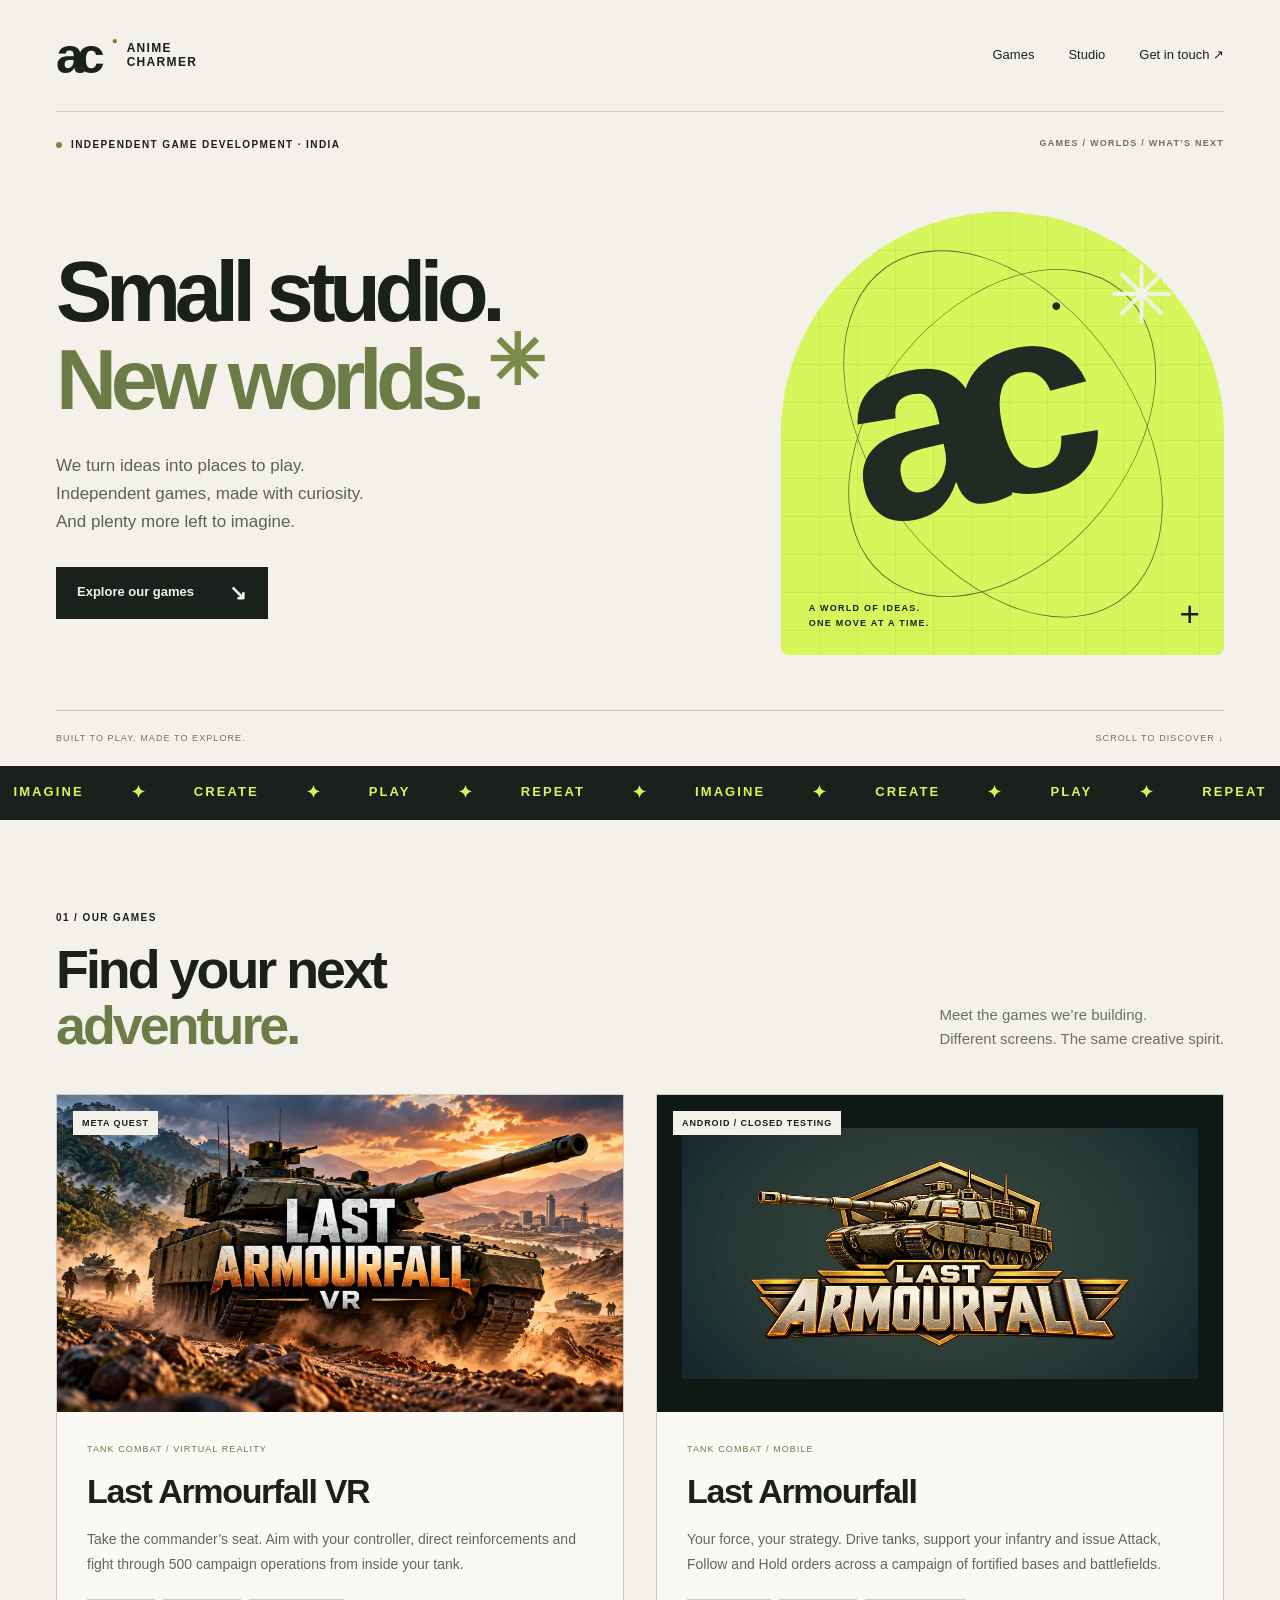
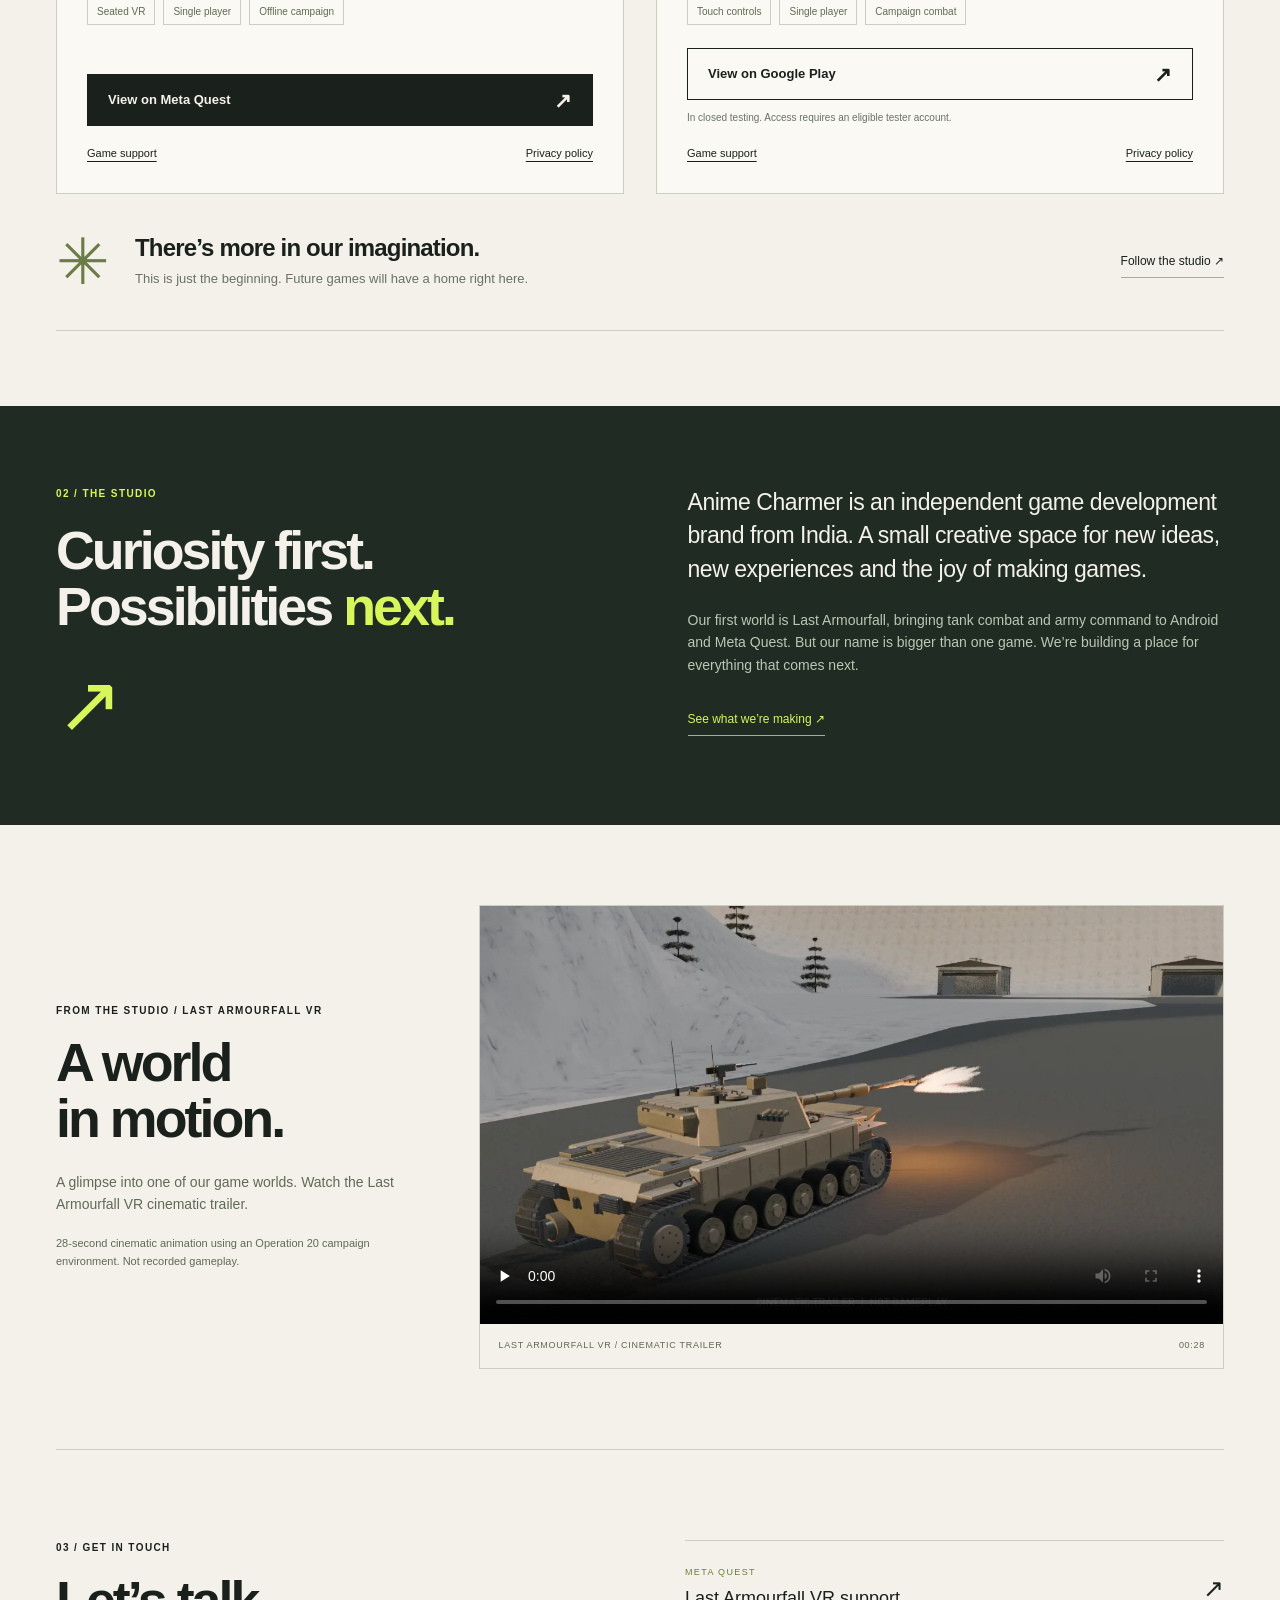
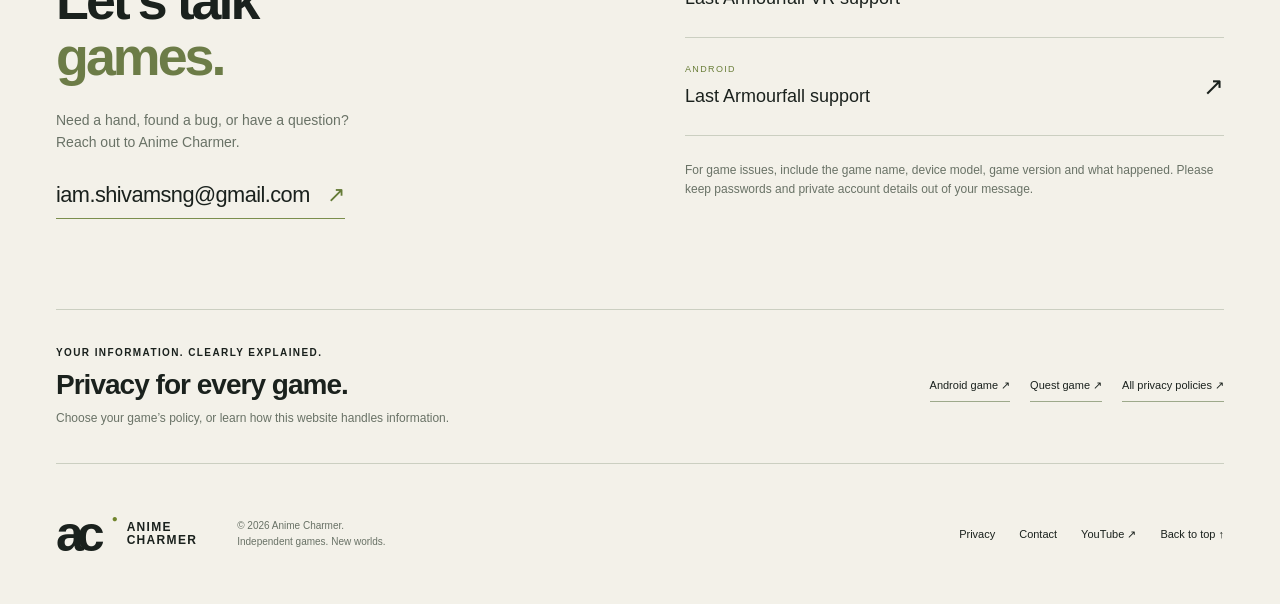
==== commit 73fa5237: "Set up AdSense Auto ads and publisher disclosure" ====
--- a/index.html
+++ b/index.html
@@ -1,15 +1,16 @@
-<!doctype html><html lang="en"><head>
-<meta charset="utf-8"><meta name="viewport" content="width=device-width,initial-scale=1"><title>Anime Charmer — Independent games. New worlds.</title><meta name="description" content="Anime Charmer is an independent game development studio from India. Explore our games for Android and Meta Quest, find official store links, support and privacy policies."><meta name="theme-color" content="#f3f1e9"><link rel="canonical" href="https://animecharmer.com/"><meta property="og:title" content="Anime Charmer — Independent games. New worlds."><meta property="og:description" content="A small independent studio with a world of ideas. Discover our games on Android and Meta Quest."><meta property="og:type" content="website"><meta property="og:url" content="https://animecharmer.com/"><meta property="og:image" content="https://animecharmer.com/assets/studio-social.png"><link rel="icon" href="assets/brand.svg" type="image/svg+xml"><link rel="stylesheet" href="styles.css"></head>
-<body id="top"><a class="skip-link" href="#main">Skip to content</a>
-<header class="site-header shell"><a class="brand" href="index.html" aria-label="Anime Charmer home"><span class="brand-mark" aria-hidden="true">ac<span>●</span></span><span>ANIME<br>CHARMER</span></a><nav aria-label="Main navigation"><a href="#games">Games</a><a href="#studio">Studio</a><a href="#support">Get in touch <span aria-hidden="true">↗</span></a></nav></header>
-<main id="main"><section class="hero shell" aria-labelledby="hero-title"><div class="hero-top"><p class="eyebrow"><span class="status-dot"></span> INDEPENDENT GAME DEVELOPMENT · INDIA</p><p class="hero-index">GAMES / WORLDS / WHAT’S NEXT</p></div><div class="hero-main"><div><h1 id="hero-title">Small studio.<br><span class="outline-word">New worlds.</span><span class="hero-star" aria-hidden="true">✳</span></h1><p class="lede">We turn ideas into places to play.<br>Independent games, made with curiosity.<br>And plenty more left to imagine.</p><a class="button primary" href="#games">Explore our games <span aria-hidden="true">↘</span></a></div><div class="studio-art" aria-hidden="true"><div class="art-grid"></div><span class="orbit orbit-one"></span><span class="orbit orbit-two"></span><span class="art-spark">✳</span><span class="art-letters">ac<span>●</span></span><span class="art-label">A WORLD OF IDEAS.<br>ONE MOVE AT A TIME.</span><span class="art-cross">+</span></div></div><div class="hero-bottom"><span>BUILT TO PLAY. MADE TO EXPLORE.</span><a href="#games">SCROLL TO DISCOVER ↓</a></div></section>
-<div class="ticker" aria-hidden="true"><div>IMAGINE <span>✦</span> CREATE <span>✦</span> PLAY <span>✦</span> REPEAT <span>✦</span> IMAGINE <span>✦</span> CREATE <span>✦</span> PLAY <span>✦</span> REPEAT</div></div>
-<section class="games-section shell" id="games" aria-labelledby="games-title"><div class="section-heading"><div><p class="eyebrow">01 / OUR GAMES</p><h2 id="games-title">Find your next<br><em>adventure.</em></h2></div><p>Meet the games we’re building.<br>Different screens. The same creative spirit.</p></div>
-<div class="game-grid"><article class="game-card"><a class="game-image" href="https://www.meta.com/experiences/1367695783096634/" target="_blank" rel="noopener" aria-label="View Last Armourfall VR on Meta Quest"><img src="assets/vr-cover.webp" width="1672" height="941" alt="Last Armourfall VR cover artwork: a tank and supporting force advance through a valley at sunset" loading="lazy"><span class="platform-label">META QUEST</span></a><div class="game-info"><p class="game-number">TANK COMBAT / VIRTUAL REALITY</p><h3>Last Armourfall VR</h3><p>Take the commander’s seat. Aim with your controller, direct reinforcements and fight through 500 campaign operations from inside your tank.</p><ul class="tags" aria-label="VR game features"><li>Seated VR</li><li>Single player</li><li>Offline campaign</li></ul><a class="button primary store-button" href="https://www.meta.com/experiences/1367695783096634/" target="_blank" rel="noopener">View on Meta Quest <span aria-hidden="true">↗</span></a><div class="edition-links"><a href="vr-support.html">Game support</a><a href="vr-privacy.html">Privacy policy</a></div></div></article>
-<article class="game-card" id="last-armourfall"><a class="game-image android-art" href="https://play.google.com/store/apps/details?id=com.animecharmer.lastarmourfall" target="_blank" rel="noopener" aria-label="View Last Armourfall on Google Play"><img src="assets/android-cover.webp" width="1024" height="500" alt="Last Armourfall Android emblem, a gold and ivory tank above the game title" loading="lazy"><span class="platform-label">ANDROID / CLOSED TESTING</span></a><div class="game-info"><p class="game-number">TANK COMBAT / MOBILE</p><h3>Last Armourfall</h3><p>Your force, your strategy. Drive tanks, support your infantry and issue Attack, Follow and Hold orders across a campaign of fortified bases and battlefields.</p><ul class="tags" aria-label="Android game features"><li>Touch controls</li><li>Single player</li><li>Campaign combat</li></ul><a class="button secondary store-button" href="https://play.google.com/store/apps/details?id=com.animecharmer.lastarmourfall" target="_blank" rel="noopener">View on Google Play <span aria-hidden="true">↗</span></a><p class="availability">In closed testing. Access requires an eligible tester account.</p><div class="edition-links"><a href="android-support.html">Game support</a><a href="android-privacy.html">Privacy policy</a></div></div></article></div>
-<div class="next-chapter"><span class="next-symbol" aria-hidden="true">✳</span><div><h3>There’s more in our imagination.</h3><p>This is just the beginning. Future games will have a home right here.</p></div><a class="text-link" href="https://www.youtube.com/@AnimeCharmer" target="_blank" rel="noopener">Follow the studio <span aria-hidden="true">↗</span></a></div></section>
-<section class="studio-section" id="studio"><div class="shell studio-inner"><div><p class="eyebrow">02 / THE STUDIO</p><h2>Curiosity first.<br>Possibilities <em>next.</em></h2><span class="studio-doodle" aria-hidden="true">↗</span></div><div class="studio-story"><p>Anime Charmer is an independent game development brand from India. A small creative space for new ideas, new experiences and the joy of making games.</p><p>Our first world is Last Armourfall, bringing tank combat and army command to Android and Meta Quest. But our name is bigger than one game. We’re building a place for everything that comes next.</p><a class="text-link" href="https://www.youtube.com/@AnimeCharmer" target="_blank" rel="noopener">See what we’re making <span aria-hidden="true">↗</span></a></div></div></section>
-<section class="trailer-section shell" aria-labelledby="trailer-title"><div class="trailer-copy"><p class="eyebrow">FROM THE STUDIO / LAST ARMOURFALL VR</p><h2 id="trailer-title">A world<br>in motion.</h2><p>A glimpse into one of our game worlds. Watch the Last Armourfall VR cinematic trailer.</p><p class="small">28-second cinematic animation using an Operation 20 campaign environment. Not recorded gameplay.</p></div><figure class="trailer"><video controls playsinline preload="none" poster="assets/trailer-poster.webp" aria-label="Last Armourfall VR cinematic trailer"><source src="assets/last-armourfall-vr-trailer.mp4" type="video/mp4"><p>Your browser cannot play this video. <a href="assets/last-armourfall-vr-trailer.mp4">Download the cinematic trailer</a>.</p></video><figcaption><span>LAST ARMOURFALL VR / CINEMATIC TRAILER</span><span>00:28</span></figcaption></figure></section>
-<section class="support-section shell" id="support"><div><p class="eyebrow">03 / GET IN TOUCH</p><h2>Let’s talk<br><em>games.</em></h2><p>Need a hand, found a bug, or have a question?<br>Reach out to Anime Charmer.</p><a class="email-link" href="mailto:iam.shivamsng@gmail.com">iam.shivamsng@gmail.com <span aria-hidden="true">↗</span></a></div><div class="support-details"><a class="support-row" href="vr-support.html"><span><small>META QUEST</small>Last Armourfall VR support</span><span aria-hidden="true">↗</span></a><a class="support-row" href="android-support.html"><span><small>ANDROID</small>Last Armourfall support</span><span aria-hidden="true">↗</span></a><p>For game issues, include the game name, device model, game version and what happened. Please keep passwords and private account details out of your message.</p></div></section>
-<section class="privacy-strip shell" id="privacy"><div><p class="eyebrow">YOUR INFORMATION. CLEARLY EXPLAINED.</p><h2>Privacy for every game.</h2><p>Choose your game’s policy, or learn how this website handles information.</p></div><div class="privacy-actions"><a href="android-privacy.html">Android game <span aria-hidden="true">↗</span></a><a href="vr-privacy.html">Quest game <span aria-hidden="true">↗</span></a><a href="privacy.html">All privacy policies <span aria-hidden="true">↗</span></a></div></section></main>
-<footer class="site-footer shell"><a class="brand" href="#top"><span class="brand-mark" aria-hidden="true">ac<span>●</span></span><span>ANIME<br>CHARMER</span></a><p>© 2026 Anime Charmer.<br>Independent games. New worlds.</p><nav aria-label="Footer navigation"><a href="privacy.html">Privacy</a><a href="#support">Contact</a><a href="https://www.youtube.com/@AnimeCharmer" target="_blank" rel="noopener">YouTube ↗</a><a href="#top">Back to top ↑</a></nav></footer></body></html>
+<!doctype html><html lang="en"><head>
+<meta charset="utf-8"><meta name="viewport" content="width=device-width,initial-scale=1"><title>Anime Charmer — Independent games. New worlds.</title><meta name="description" content="Anime Charmer is an independent game development studio from India. Explore our games for Android and Meta Quest, find official store links, support and privacy policies."><meta name="theme-color" content="#f3f1e9"><link rel="canonical" href="https://animecharmer.com/"><meta property="og:title" content="Anime Charmer — Independent games. New worlds."><meta property="og:description" content="A small independent studio with a world of ideas. Discover our games on Android and Meta Quest."><meta property="og:type" content="website"><meta property="og:url" content="https://animecharmer.com/"><meta property="og:image" content="https://animecharmer.com/assets/studio-social.png"><link rel="icon" href="assets/brand.svg" type="image/svg+xml"><link rel="stylesheet" href="styles.css"><script async src="https://pagead2.googlesyndication.com/pagead/js/adsbygoogle.js?client=ca-pub-1504053455018773" crossorigin="anonymous"></script>
+</head>
+<body id="top"><a class="skip-link" href="#main">Skip to content</a>
+<header class="site-header shell"><a class="brand" href="index.html" aria-label="Anime Charmer home"><span class="brand-mark" aria-hidden="true">ac<span>●</span></span><span>ANIME<br>CHARMER</span></a><nav aria-label="Main navigation"><a href="#games">Games</a><a href="#studio">Studio</a><a href="#support">Get in touch <span aria-hidden="true">↗</span></a></nav></header>
+<main id="main"><section class="hero shell" aria-labelledby="hero-title"><div class="hero-top"><p class="eyebrow"><span class="status-dot"></span> INDEPENDENT GAME DEVELOPMENT · INDIA</p><p class="hero-index">GAMES / WORLDS / WHAT’S NEXT</p></div><div class="hero-main"><div><h1 id="hero-title">Small studio.<br><span class="outline-word">New worlds.</span><span class="hero-star" aria-hidden="true">✳</span></h1><p class="lede">We turn ideas into places to play.<br>Independent games, made with curiosity.<br>And plenty more left to imagine.</p><a class="button primary" href="#games">Explore our games <span aria-hidden="true">↘</span></a></div><div class="studio-art" aria-hidden="true"><div class="art-grid"></div><span class="orbit orbit-one"></span><span class="orbit orbit-two"></span><span class="art-spark">✳</span><span class="art-letters">ac<span>●</span></span><span class="art-label">A WORLD OF IDEAS.<br>ONE MOVE AT A TIME.</span><span class="art-cross">+</span></div></div><div class="hero-bottom"><span>BUILT TO PLAY. MADE TO EXPLORE.</span><a href="#games">SCROLL TO DISCOVER ↓</a></div></section>
+<div class="ticker" aria-hidden="true"><div>IMAGINE <span>✦</span> CREATE <span>✦</span> PLAY <span>✦</span> REPEAT <span>✦</span> IMAGINE <span>✦</span> CREATE <span>✦</span> PLAY <span>✦</span> REPEAT</div></div>
+<section class="games-section shell" id="games" aria-labelledby="games-title"><div class="section-heading"><div><p class="eyebrow">01 / OUR GAMES</p><h2 id="games-title">Find your next<br><em>adventure.</em></h2></div><p>Meet the games we’re building.<br>Different screens. The same creative spirit.</p></div>
+<div class="game-grid"><article class="game-card"><a class="game-image" href="https://www.meta.com/experiences/1367695783096634/" target="_blank" rel="noopener" aria-label="View Last Armourfall VR on Meta Quest"><img src="assets/vr-cover.webp" width="1672" height="941" alt="Last Armourfall VR cover artwork: a tank and supporting force advance through a valley at sunset" loading="lazy"><span class="platform-label">META QUEST</span></a><div class="game-info"><p class="game-number">TANK COMBAT / VIRTUAL REALITY</p><h3>Last Armourfall VR</h3><p>Take the commander’s seat. Aim with your controller, direct reinforcements and fight through 500 campaign operations from inside your tank.</p><ul class="tags" aria-label="VR game features"><li>Seated VR</li><li>Single player</li><li>Offline campaign</li></ul><a class="button primary store-button" href="https://www.meta.com/experiences/1367695783096634/" target="_blank" rel="noopener">View on Meta Quest <span aria-hidden="true">↗</span></a><div class="edition-links"><a href="vr-support.html">Game support</a><a href="vr-privacy.html">Privacy policy</a></div></div></article>
+<article class="game-card" id="last-armourfall"><a class="game-image android-art" href="https://play.google.com/store/apps/details?id=com.animecharmer.lastarmourfall" target="_blank" rel="noopener" aria-label="View Last Armourfall on Google Play"><img src="assets/android-cover.webp" width="1024" height="500" alt="Last Armourfall Android emblem, a gold and ivory tank above the game title" loading="lazy"><span class="platform-label">ANDROID / CLOSED TESTING</span></a><div class="game-info"><p class="game-number">TANK COMBAT / MOBILE</p><h3>Last Armourfall</h3><p>Your force, your strategy. Drive tanks, support your infantry and issue Attack, Follow and Hold orders across a campaign of fortified bases and battlefields.</p><ul class="tags" aria-label="Android game features"><li>Touch controls</li><li>Single player</li><li>Campaign combat</li></ul><a class="button secondary store-button" href="https://play.google.com/store/apps/details?id=com.animecharmer.lastarmourfall" target="_blank" rel="noopener">View on Google Play <span aria-hidden="true">↗</span></a><p class="availability">In closed testing. Access requires an eligible tester account.</p><div class="edition-links"><a href="android-support.html">Game support</a><a href="android-privacy.html">Privacy policy</a></div></div></article></div>
+<div class="next-chapter"><span class="next-symbol" aria-hidden="true">✳</span><div><h3>There’s more in our imagination.</h3><p>This is just the beginning. Future games will have a home right here.</p></div><a class="text-link" href="https://www.youtube.com/@AnimeCharmer" target="_blank" rel="noopener">Follow the studio <span aria-hidden="true">↗</span></a></div></section>
+<section class="studio-section" id="studio"><div class="shell studio-inner"><div><p class="eyebrow">02 / THE STUDIO</p><h2>Curiosity first.<br>Possibilities <em>next.</em></h2><span class="studio-doodle" aria-hidden="true">↗</span></div><div class="studio-story"><p>Anime Charmer is an independent game development brand from India. A small creative space for new ideas, new experiences and the joy of making games.</p><p>Our first world is Last Armourfall, bringing tank combat and army command to Android and Meta Quest. But our name is bigger than one game. We’re building a place for everything that comes next.</p><a class="text-link" href="https://www.youtube.com/@AnimeCharmer" target="_blank" rel="noopener">See what we’re making <span aria-hidden="true">↗</span></a></div></div></section>
+<section class="trailer-section shell" aria-labelledby="trailer-title"><div class="trailer-copy"><p class="eyebrow">FROM THE STUDIO / LAST ARMOURFALL VR</p><h2 id="trailer-title">A world<br>in motion.</h2><p>A glimpse into one of our game worlds. Watch the Last Armourfall VR cinematic trailer.</p><p class="small">28-second cinematic animation using an Operation 20 campaign environment. Not recorded gameplay.</p></div><figure class="trailer"><video controls playsinline preload="none" poster="assets/trailer-poster.webp" aria-label="Last Armourfall VR cinematic trailer"><source src="assets/last-armourfall-vr-trailer.mp4" type="video/mp4"><p>Your browser cannot play this video. <a href="assets/last-armourfall-vr-trailer.mp4">Download the cinematic trailer</a>.</p></video><figcaption><span>LAST ARMOURFALL VR / CINEMATIC TRAILER</span><span>00:28</span></figcaption></figure></section>
+<section class="support-section shell" id="support"><div><p class="eyebrow">03 / GET IN TOUCH</p><h2>Let’s talk<br><em>games.</em></h2><p>Need a hand, found a bug, or have a question?<br>Reach out to Anime Charmer.</p><a class="email-link" href="mailto:iam.shivamsng@gmail.com">iam.shivamsng@gmail.com <span aria-hidden="true">↗</span></a></div><div class="support-details"><a class="support-row" href="vr-support.html"><span><small>META QUEST</small>Last Armourfall VR support</span><span aria-hidden="true">↗</span></a><a class="support-row" href="android-support.html"><span><small>ANDROID</small>Last Armourfall support</span><span aria-hidden="true">↗</span></a><p>For game issues, include the game name, device model, game version and what happened. Please keep passwords and private account details out of your message.</p></div></section>
+<section class="privacy-strip shell" id="privacy"><div><p class="eyebrow">YOUR INFORMATION. CLEARLY EXPLAINED.</p><h2>Privacy for every game.</h2><p>Choose your game’s policy, or learn how this website handles information.</p></div><div class="privacy-actions"><a href="android-privacy.html">Android game <span aria-hidden="true">↗</span></a><a href="vr-privacy.html">Quest game <span aria-hidden="true">↗</span></a><a href="privacy.html">All privacy policies <span aria-hidden="true">↗</span></a></div></section></main>
+<footer class="site-footer shell"><a class="brand" href="#top"><span class="brand-mark" aria-hidden="true">ac<span>●</span></span><span>ANIME<br>CHARMER</span></a><p>© 2026 Anime Charmer.<br>Independent games. New worlds.</p><nav aria-label="Footer navigation"><a href="privacy.html">Privacy</a><a href="#support">Contact</a><a href="https://www.youtube.com/@AnimeCharmer" target="_blank" rel="noopener">YouTube ↗</a><a href="#top">Back to top ↑</a></nav></footer></body></html>
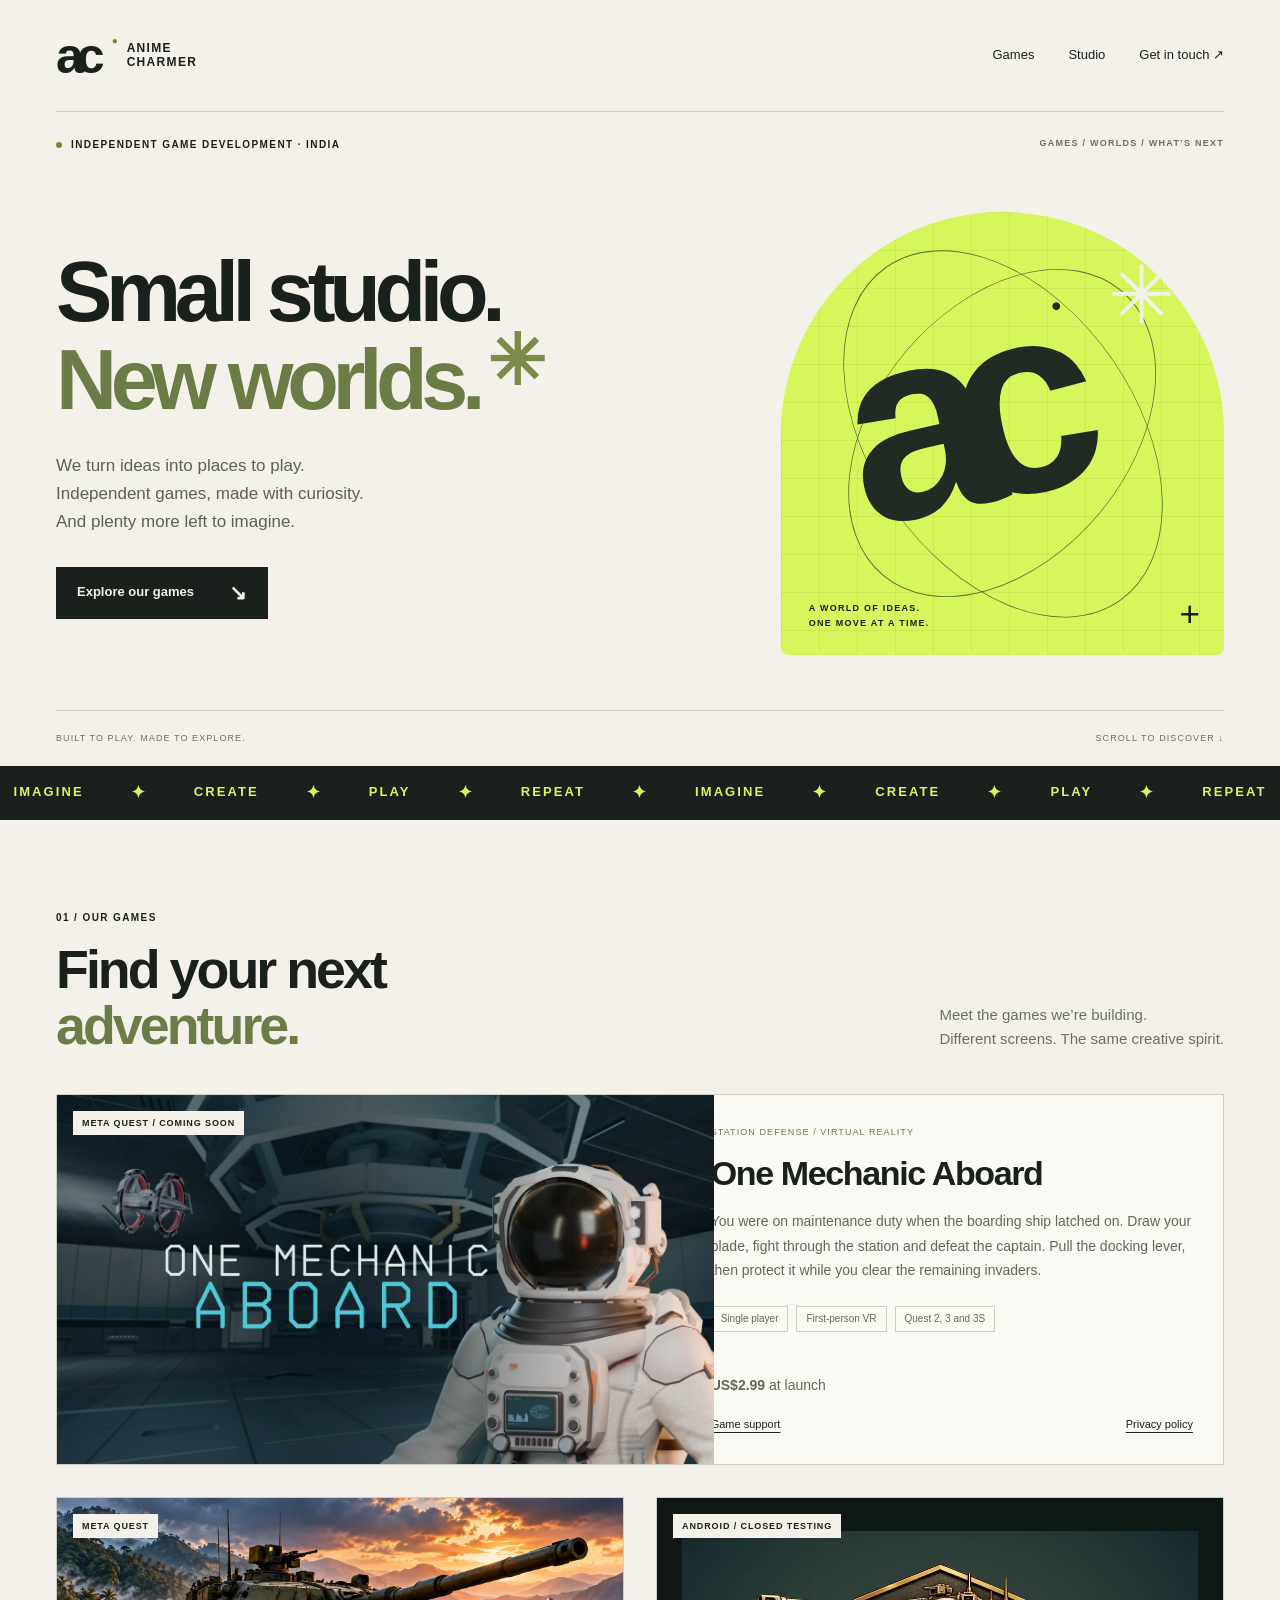
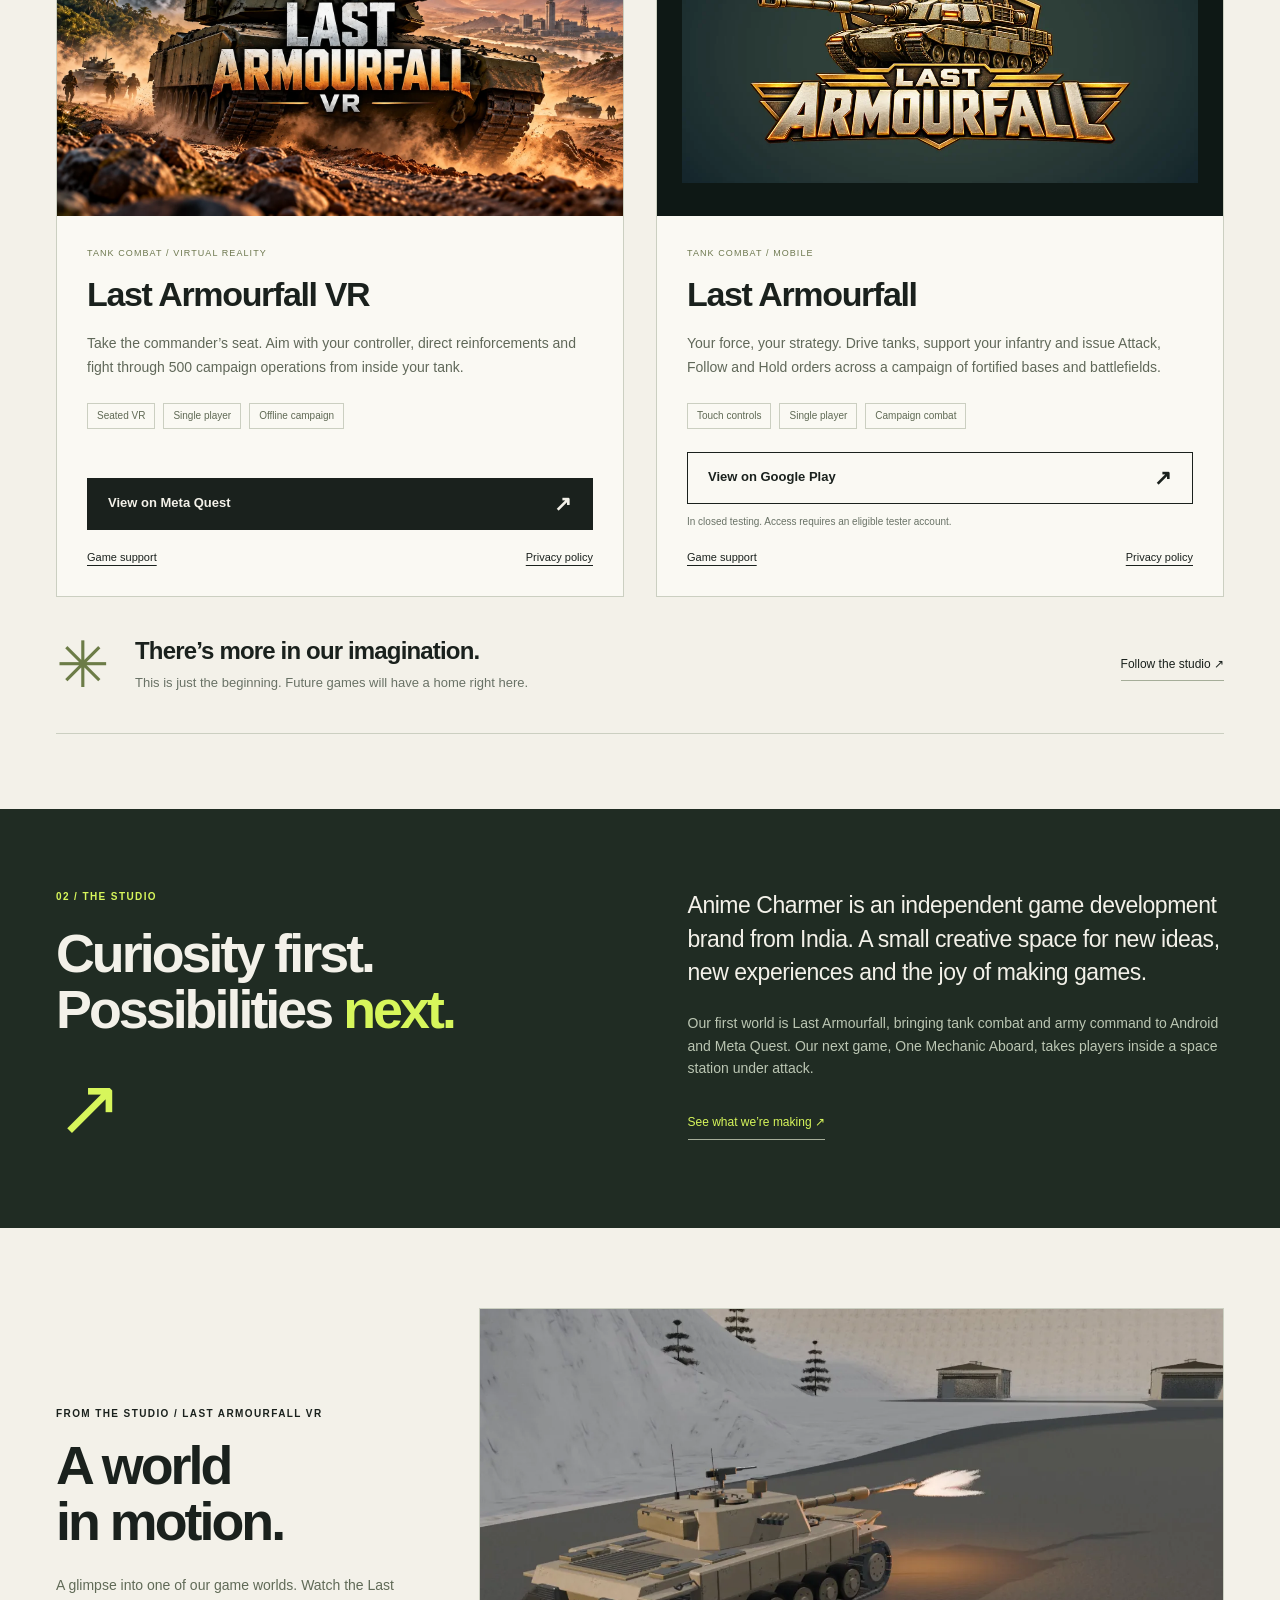
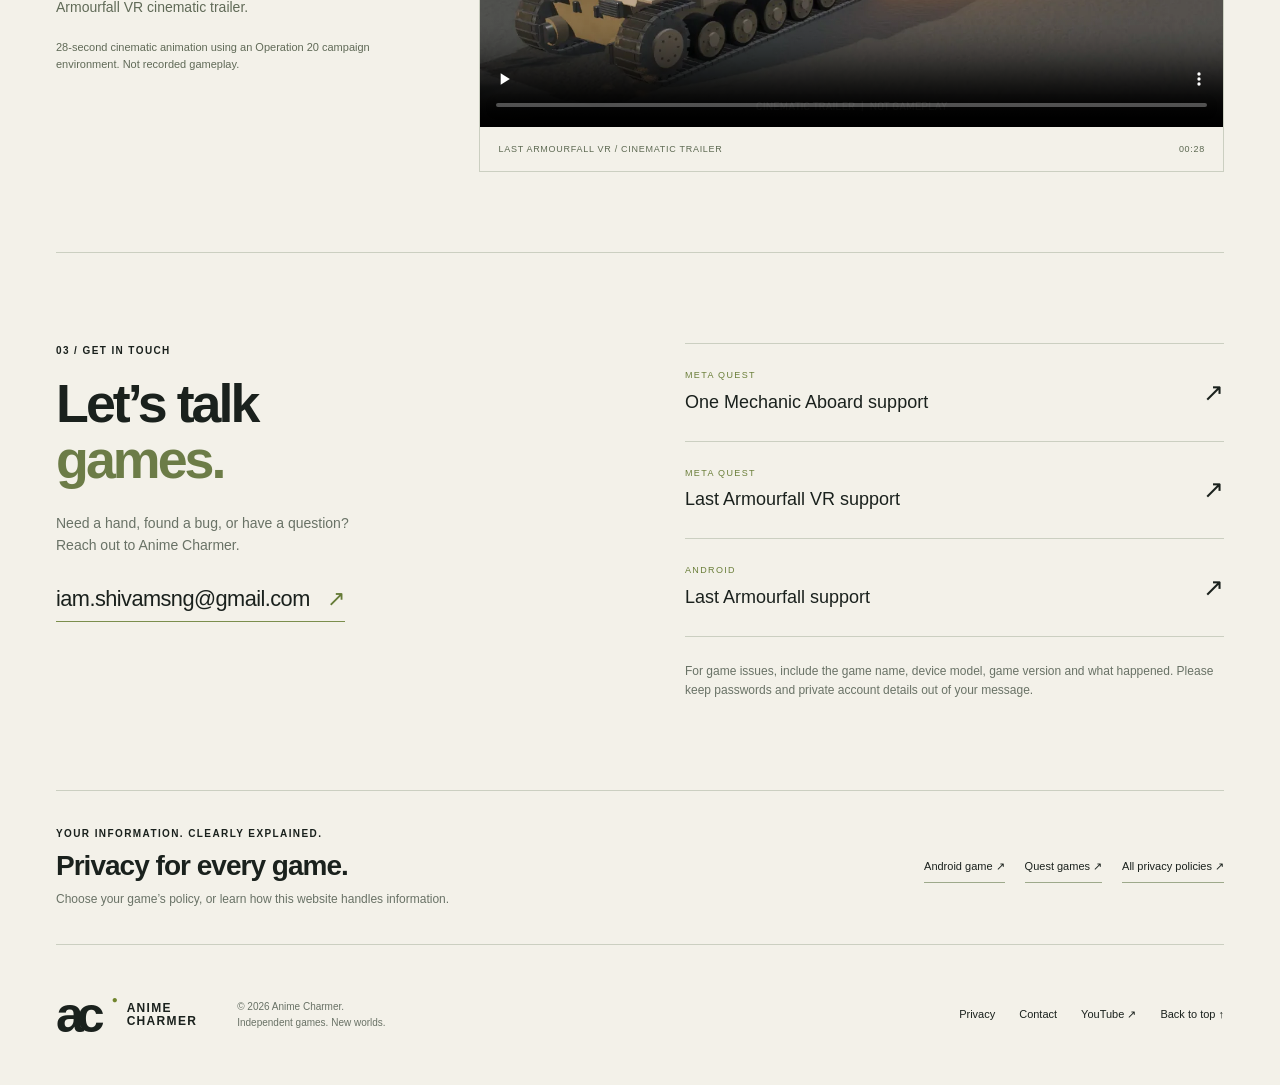
==== commit 127d441e: "Announce One Mechanic Aboard and publish Quest support and privacy" ====
--- a/index.html
+++ b/index.html
@@ -1,16 +1,24 @@
-<!doctype html><html lang="en"><head>
-<meta charset="utf-8"><meta name="viewport" content="width=device-width,initial-scale=1"><title>Anime Charmer — Independent games. New worlds.</title><meta name="description" content="Anime Charmer is an independent game development studio from India. Explore our games for Android and Meta Quest, find official store links, support and privacy policies."><meta name="theme-color" content="#f3f1e9"><link rel="canonical" href="https://animecharmer.com/"><meta property="og:title" content="Anime Charmer — Independent games. New worlds."><meta property="og:description" content="A small independent studio with a world of ideas. Discover our games on Android and Meta Quest."><meta property="og:type" content="website"><meta property="og:url" content="https://animecharmer.com/"><meta property="og:image" content="https://animecharmer.com/assets/studio-social.png"><link rel="icon" href="assets/brand.svg" type="image/svg+xml"><link rel="stylesheet" href="styles.css"><script async src="https://pagead2.googlesyndication.com/pagead/js/adsbygoogle.js?client=ca-pub-1504053455018773" crossorigin="anonymous"></script>
-</head>
-<body id="top"><a class="skip-link" href="#main">Skip to content</a>
-<header class="site-header shell"><a class="brand" href="index.html" aria-label="Anime Charmer home"><span class="brand-mark" aria-hidden="true">ac<span>●</span></span><span>ANIME<br>CHARMER</span></a><nav aria-label="Main navigation"><a href="#games">Games</a><a href="#studio">Studio</a><a href="#support">Get in touch <span aria-hidden="true">↗</span></a></nav></header>
-<main id="main"><section class="hero shell" aria-labelledby="hero-title"><div class="hero-top"><p class="eyebrow"><span class="status-dot"></span> INDEPENDENT GAME DEVELOPMENT · INDIA</p><p class="hero-index">GAMES / WORLDS / WHAT’S NEXT</p></div><div class="hero-main"><div><h1 id="hero-title">Small studio.<br><span class="outline-word">New worlds.</span><span class="hero-star" aria-hidden="true">✳</span></h1><p class="lede">We turn ideas into places to play.<br>Independent games, made with curiosity.<br>And plenty more left to imagine.</p><a class="button primary" href="#games">Explore our games <span aria-hidden="true">↘</span></a></div><div class="studio-art" aria-hidden="true"><div class="art-grid"></div><span class="orbit orbit-one"></span><span class="orbit orbit-two"></span><span class="art-spark">✳</span><span class="art-letters">ac<span>●</span></span><span class="art-label">A WORLD OF IDEAS.<br>ONE MOVE AT A TIME.</span><span class="art-cross">+</span></div></div><div class="hero-bottom"><span>BUILT TO PLAY. MADE TO EXPLORE.</span><a href="#games">SCROLL TO DISCOVER ↓</a></div></section>
-<div class="ticker" aria-hidden="true"><div>IMAGINE <span>✦</span> CREATE <span>✦</span> PLAY <span>✦</span> REPEAT <span>✦</span> IMAGINE <span>✦</span> CREATE <span>✦</span> PLAY <span>✦</span> REPEAT</div></div>
-<section class="games-section shell" id="games" aria-labelledby="games-title"><div class="section-heading"><div><p class="eyebrow">01 / OUR GAMES</p><h2 id="games-title">Find your next<br><em>adventure.</em></h2></div><p>Meet the games we’re building.<br>Different screens. The same creative spirit.</p></div>
-<div class="game-grid"><article class="game-card"><a class="game-image" href="https://www.meta.com/experiences/1367695783096634/" target="_blank" rel="noopener" aria-label="View Last Armourfall VR on Meta Quest"><img src="assets/vr-cover.webp" width="1672" height="941" alt="Last Armourfall VR cover artwork: a tank and supporting force advance through a valley at sunset" loading="lazy"><span class="platform-label">META QUEST</span></a><div class="game-info"><p class="game-number">TANK COMBAT / VIRTUAL REALITY</p><h3>Last Armourfall VR</h3><p>Take the commander’s seat. Aim with your controller, direct reinforcements and fight through 500 campaign operations from inside your tank.</p><ul class="tags" aria-label="VR game features"><li>Seated VR</li><li>Single player</li><li>Offline campaign</li></ul><a class="button primary store-button" href="https://www.meta.com/experiences/1367695783096634/" target="_blank" rel="noopener">View on Meta Quest <span aria-hidden="true">↗</span></a><div class="edition-links"><a href="vr-support.html">Game support</a><a href="vr-privacy.html">Privacy policy</a></div></div></article>
-<article class="game-card" id="last-armourfall"><a class="game-image android-art" href="https://play.google.com/store/apps/details?id=com.animecharmer.lastarmourfall" target="_blank" rel="noopener" aria-label="View Last Armourfall on Google Play"><img src="assets/android-cover.webp" width="1024" height="500" alt="Last Armourfall Android emblem, a gold and ivory tank above the game title" loading="lazy"><span class="platform-label">ANDROID / CLOSED TESTING</span></a><div class="game-info"><p class="game-number">TANK COMBAT / MOBILE</p><h3>Last Armourfall</h3><p>Your force, your strategy. Drive tanks, support your infantry and issue Attack, Follow and Hold orders across a campaign of fortified bases and battlefields.</p><ul class="tags" aria-label="Android game features"><li>Touch controls</li><li>Single player</li><li>Campaign combat</li></ul><a class="button secondary store-button" href="https://play.google.com/store/apps/details?id=com.animecharmer.lastarmourfall" target="_blank" rel="noopener">View on Google Play <span aria-hidden="true">↗</span></a><p class="availability">In closed testing. Access requires an eligible tester account.</p><div class="edition-links"><a href="android-support.html">Game support</a><a href="android-privacy.html">Privacy policy</a></div></div></article></div>
-<div class="next-chapter"><span class="next-symbol" aria-hidden="true">✳</span><div><h3>There’s more in our imagination.</h3><p>This is just the beginning. Future games will have a home right here.</p></div><a class="text-link" href="https://www.youtube.com/@AnimeCharmer" target="_blank" rel="noopener">Follow the studio <span aria-hidden="true">↗</span></a></div></section>
-<section class="studio-section" id="studio"><div class="shell studio-inner"><div><p class="eyebrow">02 / THE STUDIO</p><h2>Curiosity first.<br>Possibilities <em>next.</em></h2><span class="studio-doodle" aria-hidden="true">↗</span></div><div class="studio-story"><p>Anime Charmer is an independent game development brand from India. A small creative space for new ideas, new experiences and the joy of making games.</p><p>Our first world is Last Armourfall, bringing tank combat and army command to Android and Meta Quest. But our name is bigger than one game. We’re building a place for everything that comes next.</p><a class="text-link" href="https://www.youtube.com/@AnimeCharmer" target="_blank" rel="noopener">See what we’re making <span aria-hidden="true">↗</span></a></div></div></section>
-<section class="trailer-section shell" aria-labelledby="trailer-title"><div class="trailer-copy"><p class="eyebrow">FROM THE STUDIO / LAST ARMOURFALL VR</p><h2 id="trailer-title">A world<br>in motion.</h2><p>A glimpse into one of our game worlds. Watch the Last Armourfall VR cinematic trailer.</p><p class="small">28-second cinematic animation using an Operation 20 campaign environment. Not recorded gameplay.</p></div><figure class="trailer"><video controls playsinline preload="none" poster="assets/trailer-poster.webp" aria-label="Last Armourfall VR cinematic trailer"><source src="assets/last-armourfall-vr-trailer.mp4" type="video/mp4"><p>Your browser cannot play this video. <a href="assets/last-armourfall-vr-trailer.mp4">Download the cinematic trailer</a>.</p></video><figcaption><span>LAST ARMOURFALL VR / CINEMATIC TRAILER</span><span>00:28</span></figcaption></figure></section>
-<section class="support-section shell" id="support"><div><p class="eyebrow">03 / GET IN TOUCH</p><h2>Let’s talk<br><em>games.</em></h2><p>Need a hand, found a bug, or have a question?<br>Reach out to Anime Charmer.</p><a class="email-link" href="mailto:iam.shivamsng@gmail.com">iam.shivamsng@gmail.com <span aria-hidden="true">↗</span></a></div><div class="support-details"><a class="support-row" href="vr-support.html"><span><small>META QUEST</small>Last Armourfall VR support</span><span aria-hidden="true">↗</span></a><a class="support-row" href="android-support.html"><span><small>ANDROID</small>Last Armourfall support</span><span aria-hidden="true">↗</span></a><p>For game issues, include the game name, device model, game version and what happened. Please keep passwords and private account details out of your message.</p></div></section>
-<section class="privacy-strip shell" id="privacy"><div><p class="eyebrow">YOUR INFORMATION. CLEARLY EXPLAINED.</p><h2>Privacy for every game.</h2><p>Choose your game’s policy, or learn how this website handles information.</p></div><div class="privacy-actions"><a href="android-privacy.html">Android game <span aria-hidden="true">↗</span></a><a href="vr-privacy.html">Quest game <span aria-hidden="true">↗</span></a><a href="privacy.html">All privacy policies <span aria-hidden="true">↗</span></a></div></section></main>
-<footer class="site-footer shell"><a class="brand" href="#top"><span class="brand-mark" aria-hidden="true">ac<span>●</span></span><span>ANIME<br>CHARMER</span></a><p>© 2026 Anime Charmer.<br>Independent games. New worlds.</p><nav aria-label="Footer navigation"><a href="privacy.html">Privacy</a><a href="#support">Contact</a><a href="https://www.youtube.com/@AnimeCharmer" target="_blank" rel="noopener">YouTube ↗</a><a href="#top">Back to top ↑</a></nav></footer></body></html>
+<!doctype html><html lang="en"><head>
+<meta charset="utf-8"><meta name="viewport" content="width=device-width,initial-scale=1"><title>Anime Charmer — Independent games. New worlds.</title><meta name="description" content="Anime Charmer is an independent game development studio from India. Explore our games for Android and Meta Quest, find official store links, support and privacy policies."><meta name="theme-color" content="#f3f1e9"><link rel="canonical" href="https://animecharmer.com/"><meta property="og:title" content="Anime Charmer — Independent games. New worlds."><meta property="og:description" content="A small independent studio with a world of ideas. Discover our games on Android and Meta Quest."><meta property="og:type" content="website"><meta property="og:url" content="https://animecharmer.com/"><meta property="og:image" content="https://animecharmer.com/assets/studio-social.png"><link rel="icon" href="assets/brand.svg" type="image/svg+xml"><link rel="stylesheet" href="styles.css"></head>
+<body id="top"><a class="skip-link" href="#main">Skip to content</a>
+<header class="site-header shell"><a class="brand" href="index.html" aria-label="Anime Charmer home"><span class="brand-mark" aria-hidden="true">ac<span>●</span></span><span>ANIME<br>CHARMER</span></a><nav aria-label="Main navigation"><a href="#games">Games</a><a href="#studio">Studio</a><a href="#support">Get in touch <span aria-hidden="true">↗</span></a></nav></header>
+<main id="main"><section class="hero shell" aria-labelledby="hero-title"><div class="hero-top"><p class="eyebrow"><span class="status-dot"></span> INDEPENDENT GAME DEVELOPMENT · INDIA</p><p class="hero-index">GAMES / WORLDS / WHAT’S NEXT</p></div><div class="hero-main"><div><h1 id="hero-title">Small studio.<br><span class="outline-word">New worlds.</span><span class="hero-star" aria-hidden="true">✳</span></h1><p class="lede">We turn ideas into places to play.<br>Independent games, made with curiosity.<br>And plenty more left to imagine.</p><a class="button primary" href="#games">Explore our games <span aria-hidden="true">↘</span></a></div><div class="studio-art" aria-hidden="true"><div class="art-grid"></div><span class="orbit orbit-one"></span><span class="orbit orbit-two"></span><span class="art-spark">✳</span><span class="art-letters">ac<span>●</span></span><span class="art-label">A WORLD OF IDEAS.<br>ONE MOVE AT A TIME.</span><span class="art-cross">+</span></div></div><div class="hero-bottom"><span>BUILT TO PLAY. MADE TO EXPLORE.</span><a href="#games">SCROLL TO DISCOVER ↓</a></div></section>
+<div class="ticker" aria-hidden="true"><div>IMAGINE <span>✦</span> CREATE <span>✦</span> PLAY <span>✦</span> REPEAT <span>✦</span> IMAGINE <span>✦</span> CREATE <span>✦</span> PLAY <span>✦</span> REPEAT</div></div>
+<section class="games-section shell" id="games" aria-labelledby="games-title"><div class="section-heading"><div><p class="eyebrow">01 / OUR GAMES</p><h2 id="games-title">Find your next<br><em>adventure.</em></h2></div><p>Meet the games we’re building.<br>Different screens. The same creative spirit.</p></div>
+<div class="game-grid"><article class="game-card mechanic-feature" id="one-mechanic-aboard">
+  <div class="game-image"><img src="assets/one-mechanic-aboard.webp" width="1440" height="810" alt="One Mechanic Aboard. A white-suited mechanic faces a red twin-ring drone inside the station reactor." loading="lazy"><span class="platform-label">META QUEST / COMING SOON</span></div>
+  <div class="game-info"><p class="game-number">STATION DEFENSE / VIRTUAL REALITY</p><h3>One Mechanic Aboard</h3>
+    <p>You were on maintenance duty when the boarding ship latched on. Draw your blade, fight through the station and defeat the captain. Pull the docking lever, then protect it while you clear the remaining invaders.</p>
+    <ul class="tags" aria-label="One Mechanic Aboard features"><li>Single player</li><li>First-person VR</li><li>Quest 2, 3 and 3S</li></ul>
+    <p class="launch-price"><strong>US$2.99</strong> at launch</p>
+    <div class="edition-links"><a href="vr-support.html#one-mechanic-aboard">Game support</a><a href="vr-privacy.html#one-mechanic-aboard">Privacy policy</a></div>
+  </div>
+</article>
+<article class="game-card"><a class="game-image" href="https://www.meta.com/experiences/1367695783096634/" target="_blank" rel="noopener" aria-label="View Last Armourfall VR on Meta Quest"><img src="assets/vr-cover.webp" width="1672" height="941" alt="Last Armourfall VR cover artwork: a tank and supporting force advance through a valley at sunset" loading="lazy"><span class="platform-label">META QUEST</span></a><div class="game-info"><p class="game-number">TANK COMBAT / VIRTUAL REALITY</p><h3>Last Armourfall VR</h3><p>Take the commander’s seat. Aim with your controller, direct reinforcements and fight through 500 campaign operations from inside your tank.</p><ul class="tags" aria-label="VR game features"><li>Seated VR</li><li>Single player</li><li>Offline campaign</li></ul><a class="button primary store-button" href="https://www.meta.com/experiences/1367695783096634/" target="_blank" rel="noopener">View on Meta Quest <span aria-hidden="true">↗</span></a><div class="edition-links"><a href="vr-support.html">Game support</a><a href="vr-privacy.html">Privacy policy</a></div></div></article>
+<article class="game-card" id="last-armourfall"><a class="game-image android-art" href="https://play.google.com/store/apps/details?id=com.animecharmer.lastarmourfall" target="_blank" rel="noopener" aria-label="View Last Armourfall on Google Play"><img src="assets/android-cover.webp" width="1024" height="500" alt="Last Armourfall Android emblem, a gold and ivory tank above the game title" loading="lazy"><span class="platform-label">ANDROID / CLOSED TESTING</span></a><div class="game-info"><p class="game-number">TANK COMBAT / MOBILE</p><h3>Last Armourfall</h3><p>Your force, your strategy. Drive tanks, support your infantry and issue Attack, Follow and Hold orders across a campaign of fortified bases and battlefields.</p><ul class="tags" aria-label="Android game features"><li>Touch controls</li><li>Single player</li><li>Campaign combat</li></ul><a class="button secondary store-button" href="https://play.google.com/store/apps/details?id=com.animecharmer.lastarmourfall" target="_blank" rel="noopener">View on Google Play <span aria-hidden="true">↗</span></a><p class="availability">In closed testing. Access requires an eligible tester account.</p><div class="edition-links"><a href="android-support.html">Game support</a><a href="android-privacy.html">Privacy policy</a></div></div></article></div>
+<div class="next-chapter"><span class="next-symbol" aria-hidden="true">✳</span><div><h3>There’s more in our imagination.</h3><p>This is just the beginning. Future games will have a home right here.</p></div><a class="text-link" href="https://www.youtube.com/@AnimeCharmer" target="_blank" rel="noopener">Follow the studio <span aria-hidden="true">↗</span></a></div></section>
+<section class="studio-section" id="studio"><div class="shell studio-inner"><div><p class="eyebrow">02 / THE STUDIO</p><h2>Curiosity first.<br>Possibilities <em>next.</em></h2><span class="studio-doodle" aria-hidden="true">↗</span></div><div class="studio-story"><p>Anime Charmer is an independent game development brand from India. A small creative space for new ideas, new experiences and the joy of making games.</p><p>Our first world is Last Armourfall, bringing tank combat and army command to Android and Meta Quest. Our next game, One Mechanic Aboard, takes players inside a space station under attack.</p><a class="text-link" href="https://www.youtube.com/@AnimeCharmer" target="_blank" rel="noopener">See what we’re making <span aria-hidden="true">↗</span></a></div></div></section>
+<section class="trailer-section shell" aria-labelledby="trailer-title"><div class="trailer-copy"><p class="eyebrow">FROM THE STUDIO / LAST ARMOURFALL VR</p><h2 id="trailer-title">A world<br>in motion.</h2><p>A glimpse into one of our game worlds. Watch the Last Armourfall VR cinematic trailer.</p><p class="small">28-second cinematic animation using an Operation 20 campaign environment. Not recorded gameplay.</p></div><figure class="trailer"><video controls playsinline preload="none" poster="assets/trailer-poster.webp" aria-label="Last Armourfall VR cinematic trailer"><source src="assets/last-armourfall-vr-trailer.mp4" type="video/mp4"><p>Your browser cannot play this video. <a href="assets/last-armourfall-vr-trailer.mp4">Download the cinematic trailer</a>.</p></video><figcaption><span>LAST ARMOURFALL VR / CINEMATIC TRAILER</span><span>00:28</span></figcaption></figure></section>
+<section class="support-section shell" id="support"><div><p class="eyebrow">03 / GET IN TOUCH</p><h2>Let’s talk<br><em>games.</em></h2><p>Need a hand, found a bug, or have a question?<br>Reach out to Anime Charmer.</p><a class="email-link" href="mailto:iam.shivamsng@gmail.com">iam.shivamsng@gmail.com <span aria-hidden="true">↗</span></a></div><div class="support-details"><a class="support-row" href="vr-support.html#one-mechanic-aboard"><span><small>META QUEST</small>One Mechanic Aboard support</span><span aria-hidden="true">↗</span></a><a class="support-row" href="vr-support.html"><span><small>META QUEST</small>Last Armourfall VR support</span><span aria-hidden="true">↗</span></a><a class="support-row" href="android-support.html"><span><small>ANDROID</small>Last Armourfall support</span><span aria-hidden="true">↗</span></a><p>For game issues, include the game name, device model, game version and what happened. Please keep passwords and private account details out of your message.</p></div></section>
+<section class="privacy-strip shell" id="privacy"><div><p class="eyebrow">YOUR INFORMATION. CLEARLY EXPLAINED.</p><h2>Privacy for every game.</h2><p>Choose your game’s policy, or learn how this website handles information.</p></div><div class="privacy-actions"><a href="android-privacy.html">Android game <span aria-hidden="true">↗</span></a><a href="vr-privacy.html">Quest games <span aria-hidden="true">↗</span></a><a href="privacy.html">All privacy policies <span aria-hidden="true">↗</span></a></div></section></main>
+<footer class="site-footer shell"><a class="brand" href="#top"><span class="brand-mark" aria-hidden="true">ac<span>●</span></span><span>ANIME<br>CHARMER</span></a><p>© 2026 Anime Charmer.<br>Independent games. New worlds.</p><nav aria-label="Footer navigation"><a href="privacy.html">Privacy</a><a href="#support">Contact</a><a href="https://www.youtube.com/@AnimeCharmer" target="_blank" rel="noopener">YouTube ↗</a><a href="#top">Back to top ↑</a></nav></footer></body></html>
--- a/styles.css
+++ b/styles.css
@@ -3,3 +3,11 @@
 @media(max-width:1100px){.shell{width:calc(100% - 64px)}.hero-main{gap:30px}h1{font-size:7vw}.hero-star{font-size:50px}.art-letters{font-size:24vw}.game-info{padding:25px}.game-info h3{font-size:29px}.studio-inner,.support-section{gap:50px}.trailer-section{gap:40px}.site-footer{flex-wrap:wrap}.site-footer nav{margin-left:auto}.privacy-strip{align-items:start;flex-direction:column;gap:22px}}
 @media(max-width:760px){.shell{width:calc(100% - 40px)}.site-header{min-height:90px;gap:16px}.brand{font-size:10px;gap:11px}.brand-mark{font-size:41px}nav{gap:20px}nav a{font-size:12px}.site-header nav a:nth-child(2){display:none}.hero{padding-top:22px}.hero-top .eyebrow{font-size:8px}.hero-index{display:none}.hero-main{grid-template-columns:1fr;padding-block:36px 30px;gap:35px}h1{font-size:clamp(48px,10.2vw,78px)}.hero-star{font-size:45px}.lede{font-size:16px;max-width:430px;margin-top:22px}.hero .button{margin-top:25px}.studio-art{aspect-ratio:1.65;border-radius:180px 180px 4px 4px;max-height:290px}.art-letters{font-size:240px;top:-15%;left:26%}.art-spark{right:12%;font-size:65px;top:14%}.art-label{font-size:8px;left:20px;bottom:20px}.art-letters span{font-size:14px}.orbit{inset:-18% 15%}.orbit-two{inset:-28% 14%}.hero-bottom{font-size:8px;letter-spacing:.07em;padding-block:17px}.ticker{padding:12px 0}.ticker div{gap:25px;font-size:10px}.games-section{padding-block:55px}.section-heading{display:block;margin-bottom:30px}.section-heading>p{margin-top:22px}.section-heading h2{font-size:43px}.game-grid{grid-template-columns:1fr;gap:25px}.game-info{padding:25px}.game-info h3{font-size:31px}.android-art img{padding:25px}.next-chapter{flex-wrap:wrap;gap:20px;padding:30px 0}.next-symbol{font-size:48px}.next-chapter>div{flex:1}.next-chapter h3{font-size:21px}.next-chapter>.text-link{margin:0 0 0 68px}.trailer-section{grid-template-columns:1fr;padding-block:50px 55px;gap:30px}.trailer-copy h2 br{display:none}.trailer-copy h2{font-size:40px}.trailer-copy p{max-width:440px}.studio-section{padding-block:55px}.studio-inner{grid-template-columns:1fr;gap:30px}.studio-story>p:first-child{font-size:21px}.studio-doodle{display:none}.support-section{padding-block:55px;grid-template-columns:1fr;gap:35px}.support-section h2{font-size:44px}.email-link{font-size:20px}.support-row{font-size:17px}.privacy-strip{padding-block:30px}.privacy-strip h2{font-size:27px}.privacy-actions{gap:20px;font-size:11px}.site-footer{gap:25px;padding-block:32px;align-items:start}.site-footer>p{margin:0}.site-footer nav{margin:0;flex-basis:100%;justify-content:space-between;gap:14px}.policy{padding-block:40px 55px}.policy h1{font-size:40px}.policy .policy-links{display:block}.policy .policy-links a{display:block;margin:12px 0}.header-inner{gap:15px}.header-inner nav{gap:12px}h2{font-size:42px}}
 @media(prefers-reduced-motion:reduce){html{scroll-behavior:auto}*{transition:none!important}}
+
+.mechanic-feature { grid-column: 1 / -1; display: grid; grid-template-columns: 1.15fr 1fr; }
+.mechanic-feature .game-image { height: 100%; min-height: 260px; }
+.mechanic-feature .launch-price { margin-top: 19px; color: var(--ink); }
+@media (max-width: 760px) {
+  .mechanic-feature { display: block; }
+  .mechanic-feature .game-image { min-height: 0; height: auto; }
+}
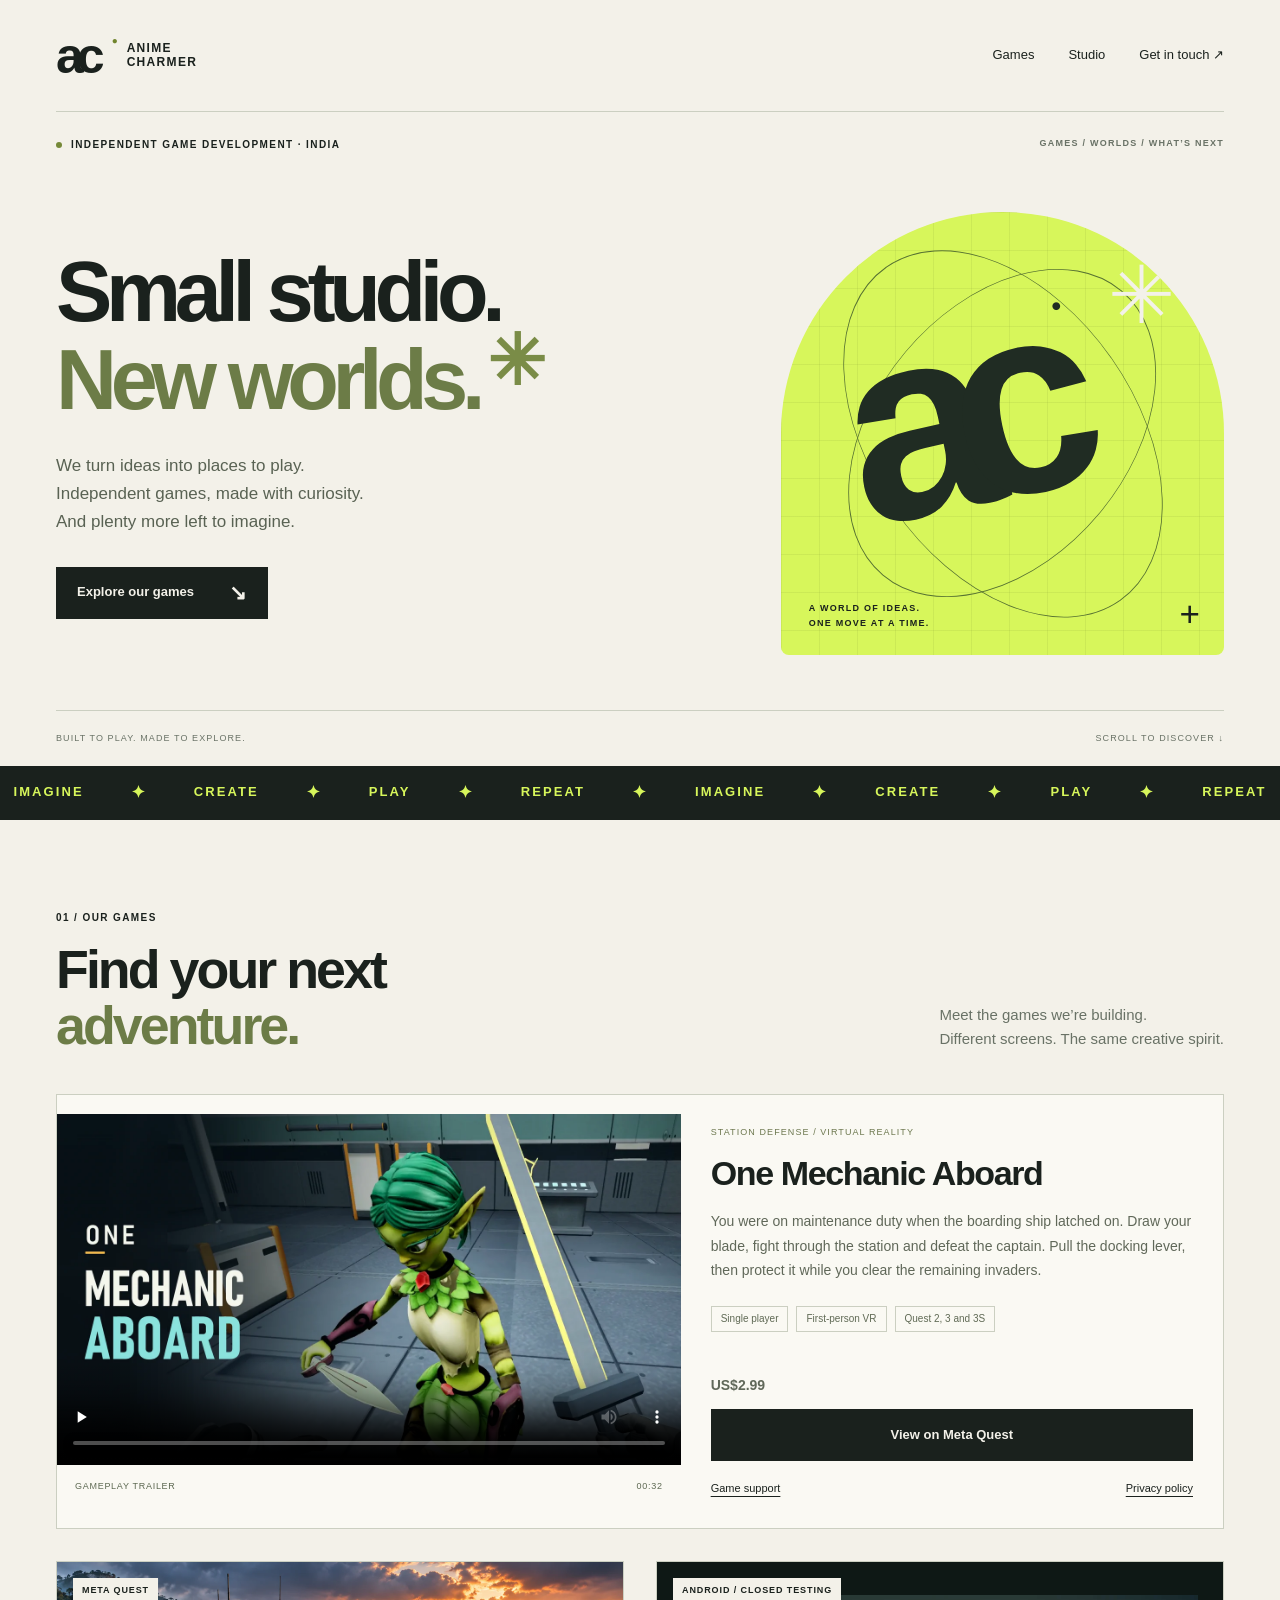
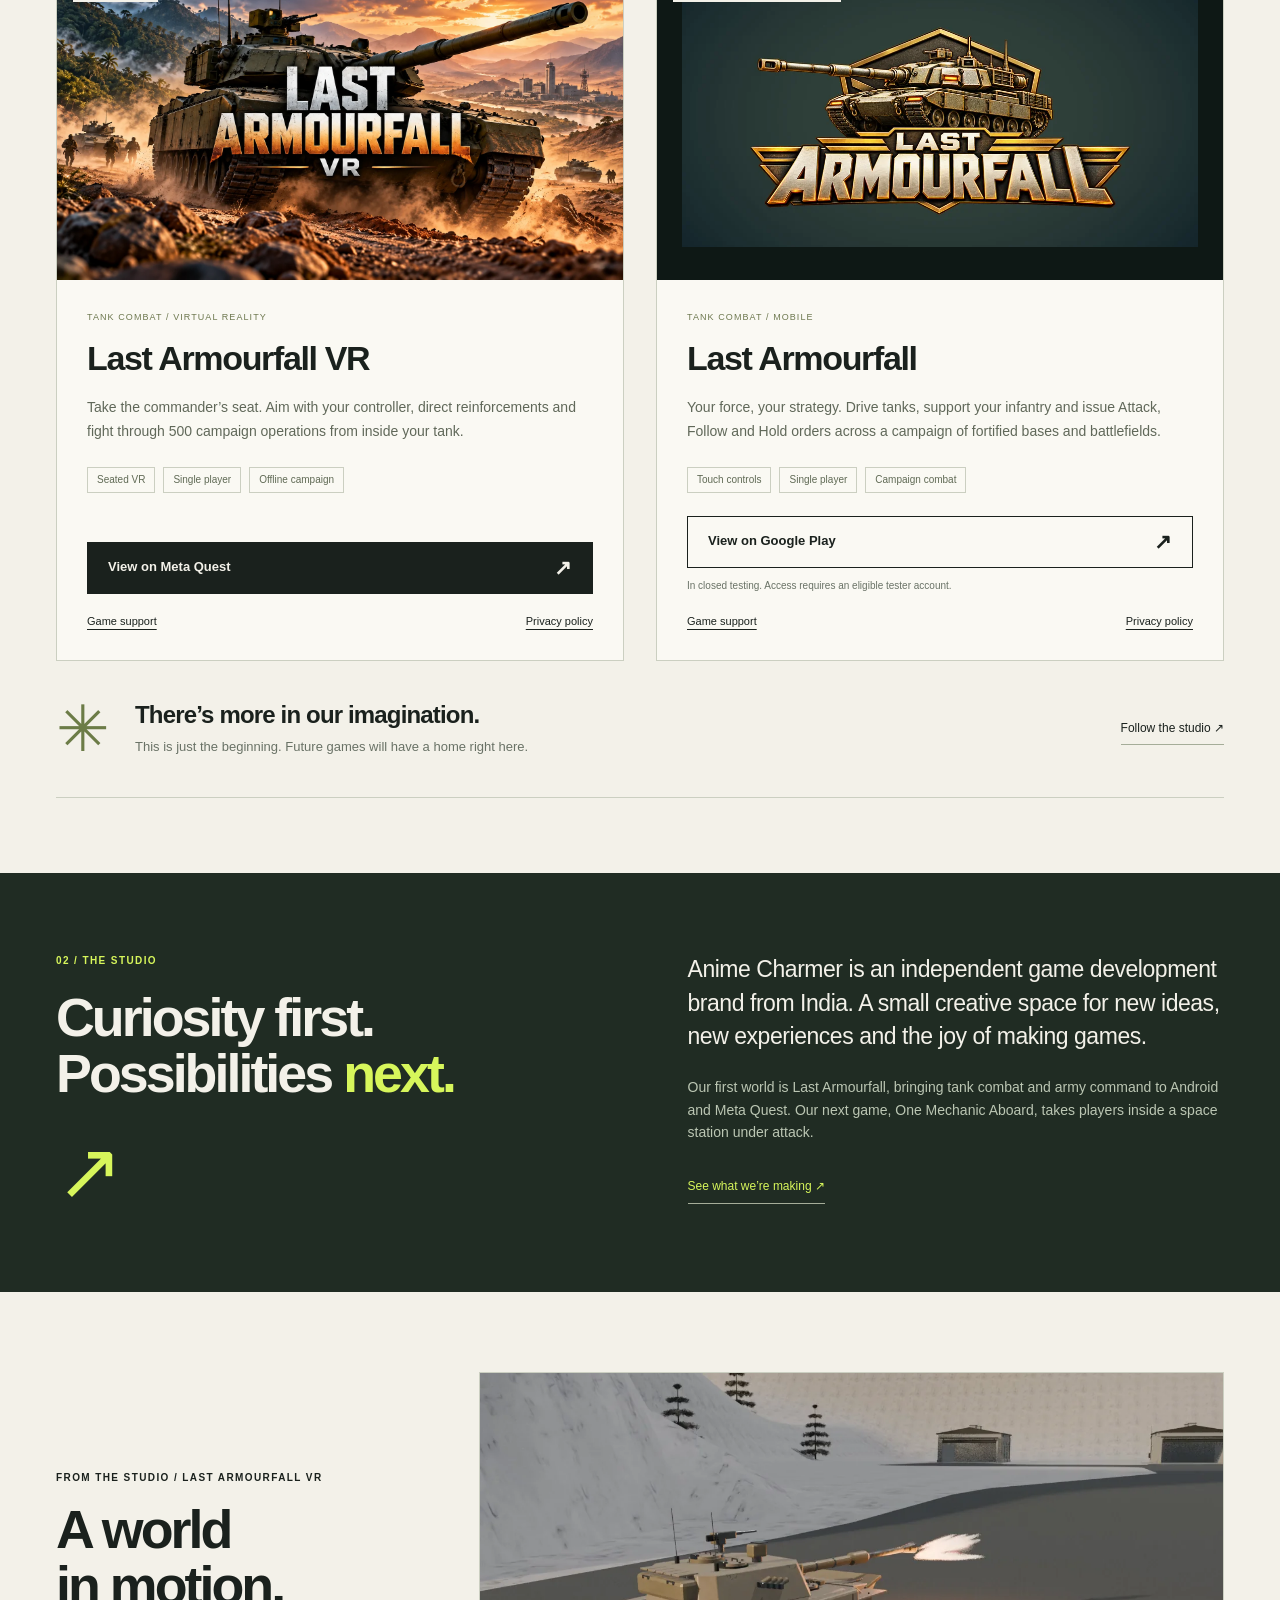
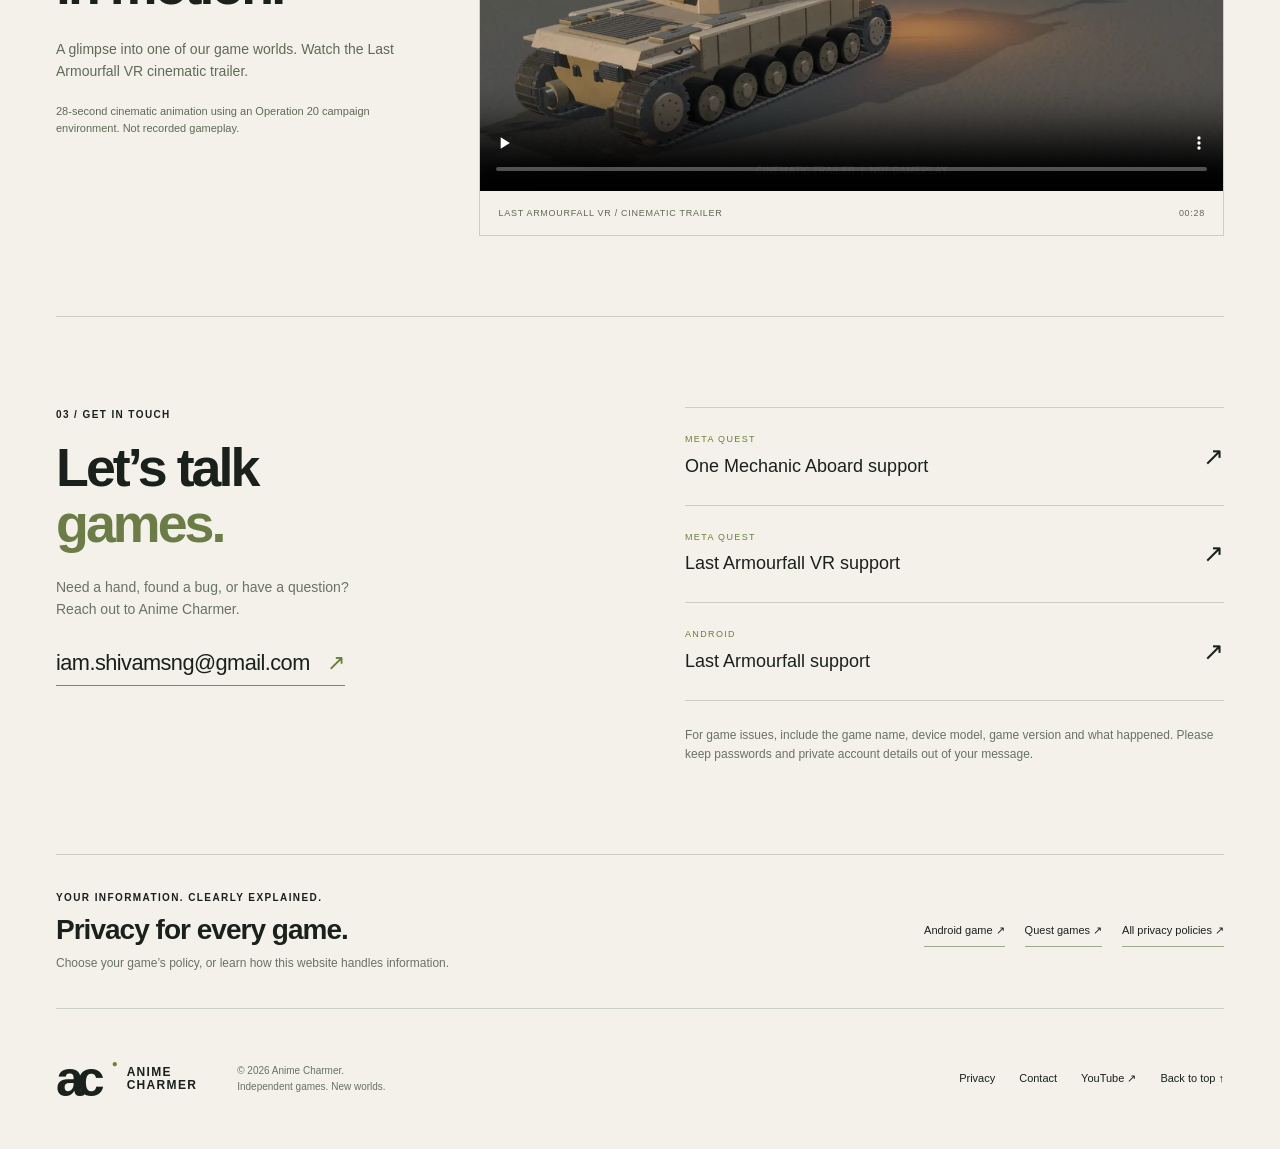
==== commit 4a512f9f: "Feature One Mechanic Aboard gameplay and link its Meta Quest listing" ====
--- a/index.html
+++ b/index.html
@@ -6,12 +6,19 @@
 <div class="ticker" aria-hidden="true"><div>IMAGINE <span>✦</span> CREATE <span>✦</span> PLAY <span>✦</span> REPEAT <span>✦</span> IMAGINE <span>✦</span> CREATE <span>✦</span> PLAY <span>✦</span> REPEAT</div></div>
 <section class="games-section shell" id="games" aria-labelledby="games-title"><div class="section-heading"><div><p class="eyebrow">01 / OUR GAMES</p><h2 id="games-title">Find your next<br><em>adventure.</em></h2></div><p>Meet the games we’re building.<br>Different screens. The same creative spirit.</p></div>
 <div class="game-grid"><article class="game-card mechanic-feature" id="one-mechanic-aboard">
-  <div class="game-image"><img src="assets/one-mechanic-aboard.webp" width="1440" height="810" alt="One Mechanic Aboard. A white-suited mechanic faces a red twin-ring drone inside the station reactor." loading="lazy"><span class="platform-label">META QUEST / COMING SOON</span></div>
+  <figure class="mechanic-trailer">
+    <video controls playsinline preload="none" width="1920" height="1080" poster="assets/one-mechanic-aboard-trailer-poster.webp" aria-label="One Mechanic Aboard gameplay trailer">
+      <source src="assets/one-mechanic-aboard-trailer.mp4" type="video/mp4">
+      <a href="assets/one-mechanic-aboard-trailer.mp4">Download the gameplay trailer</a>
+    </video>
+    <figcaption><span>GAMEPLAY TRAILER</span><span>00:32</span></figcaption>
+  </figure>
   <div class="game-info"><p class="game-number">STATION DEFENSE / VIRTUAL REALITY</p><h3>One Mechanic Aboard</h3>
     <p>You were on maintenance duty when the boarding ship latched on. Draw your blade, fight through the station and defeat the captain. Pull the docking lever, then protect it while you clear the remaining invaders.</p>
     <ul class="tags" aria-label="One Mechanic Aboard features"><li>Single player</li><li>First-person VR</li><li>Quest 2, 3 and 3S</li></ul>
-    <p class="launch-price"><strong>US$2.99</strong> at launch</p>
-    <div class="edition-links"><a href="vr-support.html#one-mechanic-aboard">Game support</a><a href="vr-privacy.html#one-mechanic-aboard">Privacy policy</a></div>
+    <p class="launch-price"><strong>US$2.99</strong></p>
+    <a class="button primary store-button" href="https://www.meta.com/experiences/one-mechanic-aboard/1463267523539459/" aria-label="View One Mechanic Aboard on Meta Quest" target="_blank" rel="noopener">View on Meta Quest</a>
+    <div class="edition-links"><a href="one-mechanic-aboard-support.html">Game support</a><a href="one-mechanic-aboard-privacy.html">Privacy policy</a></div>
   </div>
 </article>
 <article class="game-card"><a class="game-image" href="https://www.meta.com/experiences/1367695783096634/" target="_blank" rel="noopener" aria-label="View Last Armourfall VR on Meta Quest"><img src="assets/vr-cover.webp" width="1672" height="941" alt="Last Armourfall VR cover artwork: a tank and supporting force advance through a valley at sunset" loading="lazy"><span class="platform-label">META QUEST</span></a><div class="game-info"><p class="game-number">TANK COMBAT / VIRTUAL REALITY</p><h3>Last Armourfall VR</h3><p>Take the commander’s seat. Aim with your controller, direct reinforcements and fight through 500 campaign operations from inside your tank.</p><ul class="tags" aria-label="VR game features"><li>Seated VR</li><li>Single player</li><li>Offline campaign</li></ul><a class="button primary store-button" href="https://www.meta.com/experiences/1367695783096634/" target="_blank" rel="noopener">View on Meta Quest <span aria-hidden="true">↗</span></a><div class="edition-links"><a href="vr-support.html">Game support</a><a href="vr-privacy.html">Privacy policy</a></div></div></article>
--- a/styles.css
+++ b/styles.css
@@ -5,9 +5,10 @@
 @media(prefers-reduced-motion:reduce){html{scroll-behavior:auto}*{transition:none!important}}
 
 .mechanic-feature { grid-column: 1 / -1; display: grid; grid-template-columns: 1.15fr 1fr; }
-.mechanic-feature .game-image { height: 100%; min-height: 260px; }
+.mechanic-trailer { align-self: center; min-width: 0; }
+.mechanic-trailer video { height: auto; }
 .mechanic-feature .launch-price { margin-top: 19px; color: var(--ink); }
+.mechanic-feature .store-button { margin-top: 12px; justify-content: center; }
 @media (max-width: 760px) {
   .mechanic-feature { display: block; }
-  .mechanic-feature .game-image { min-height: 0; height: auto; }
 }
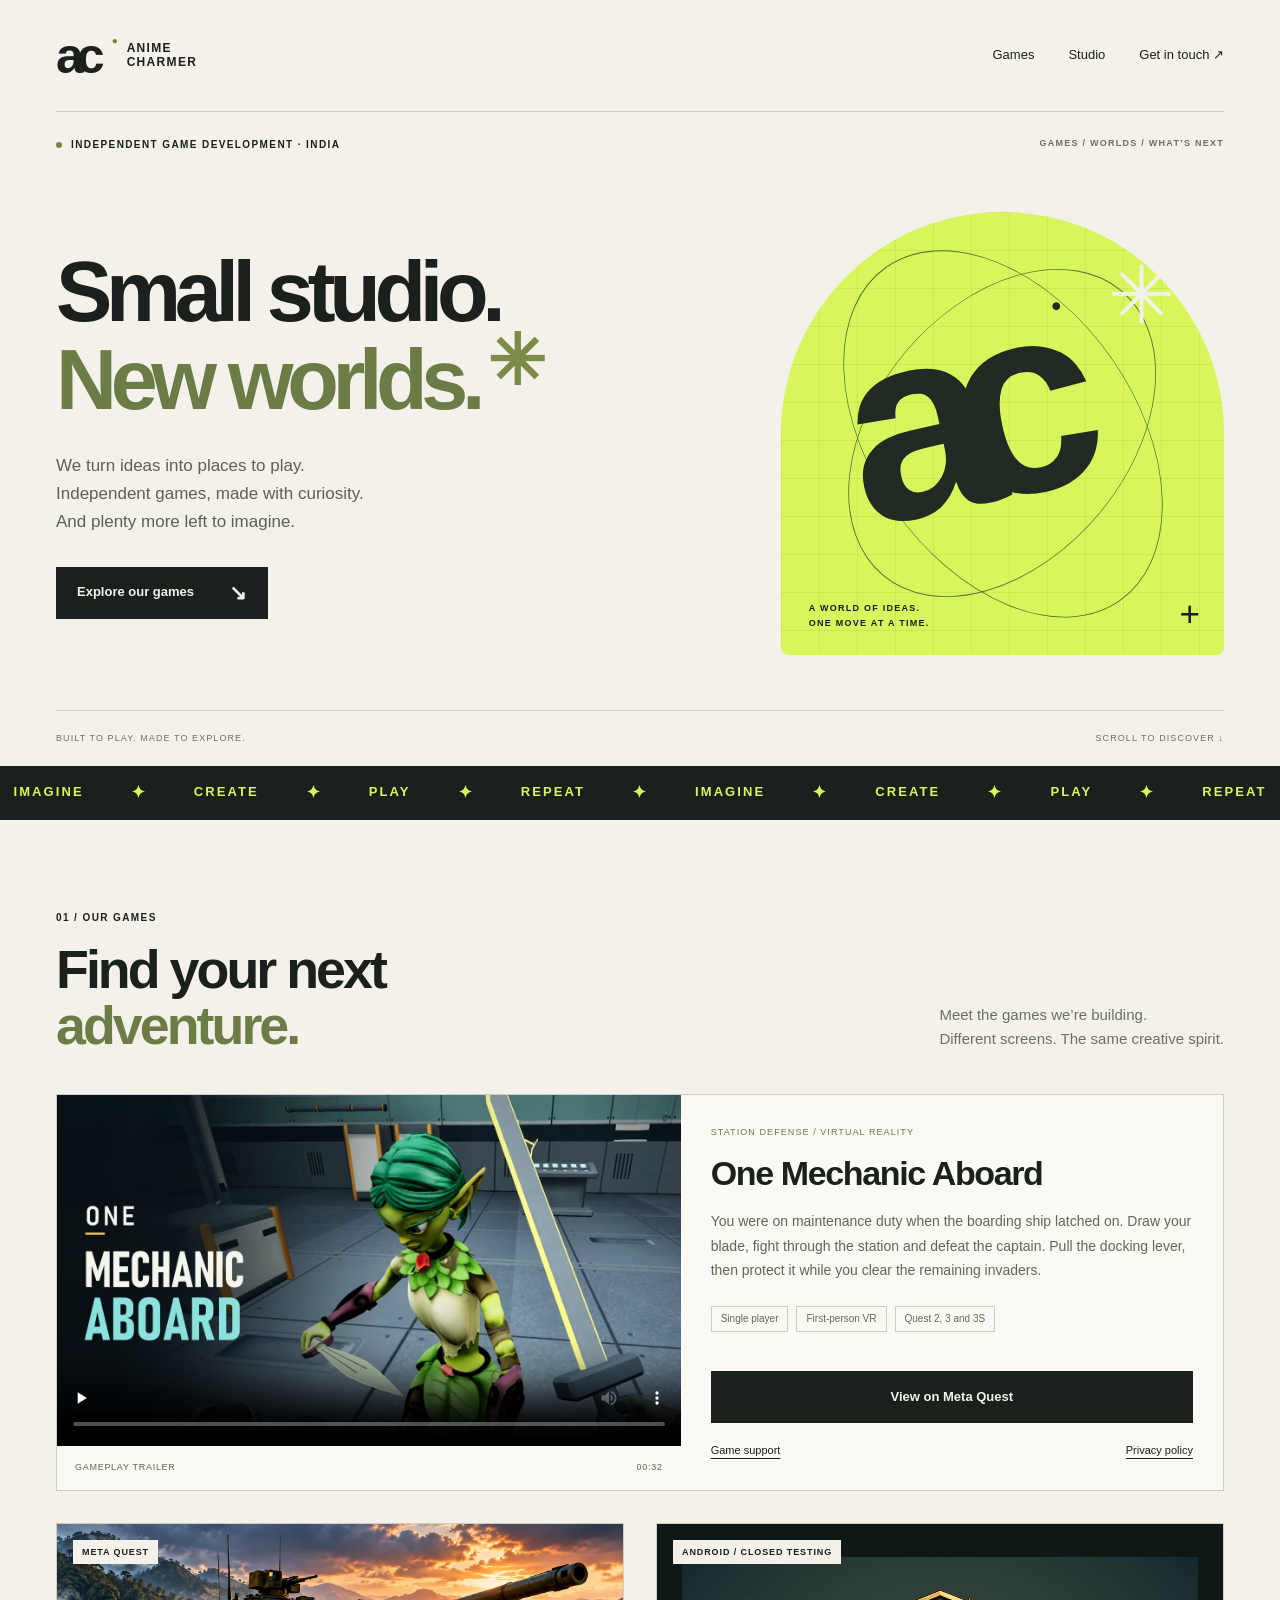
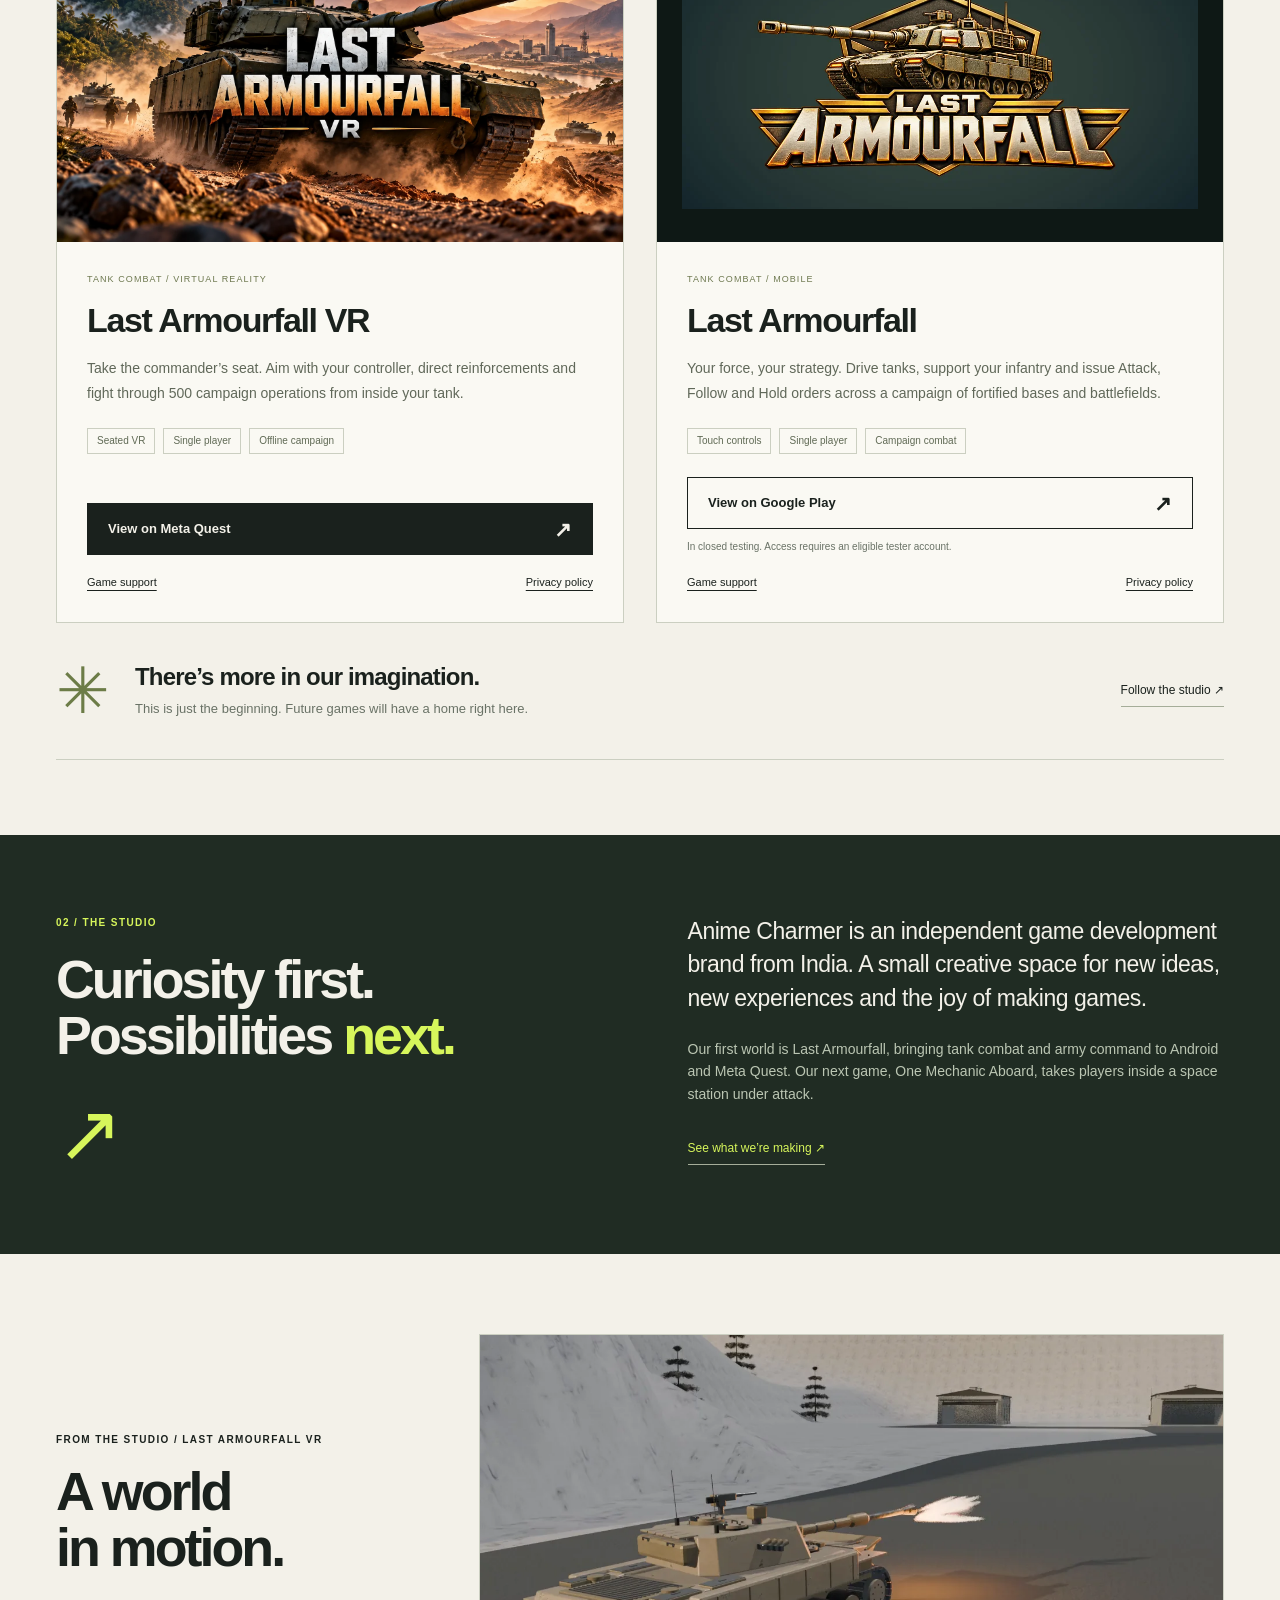
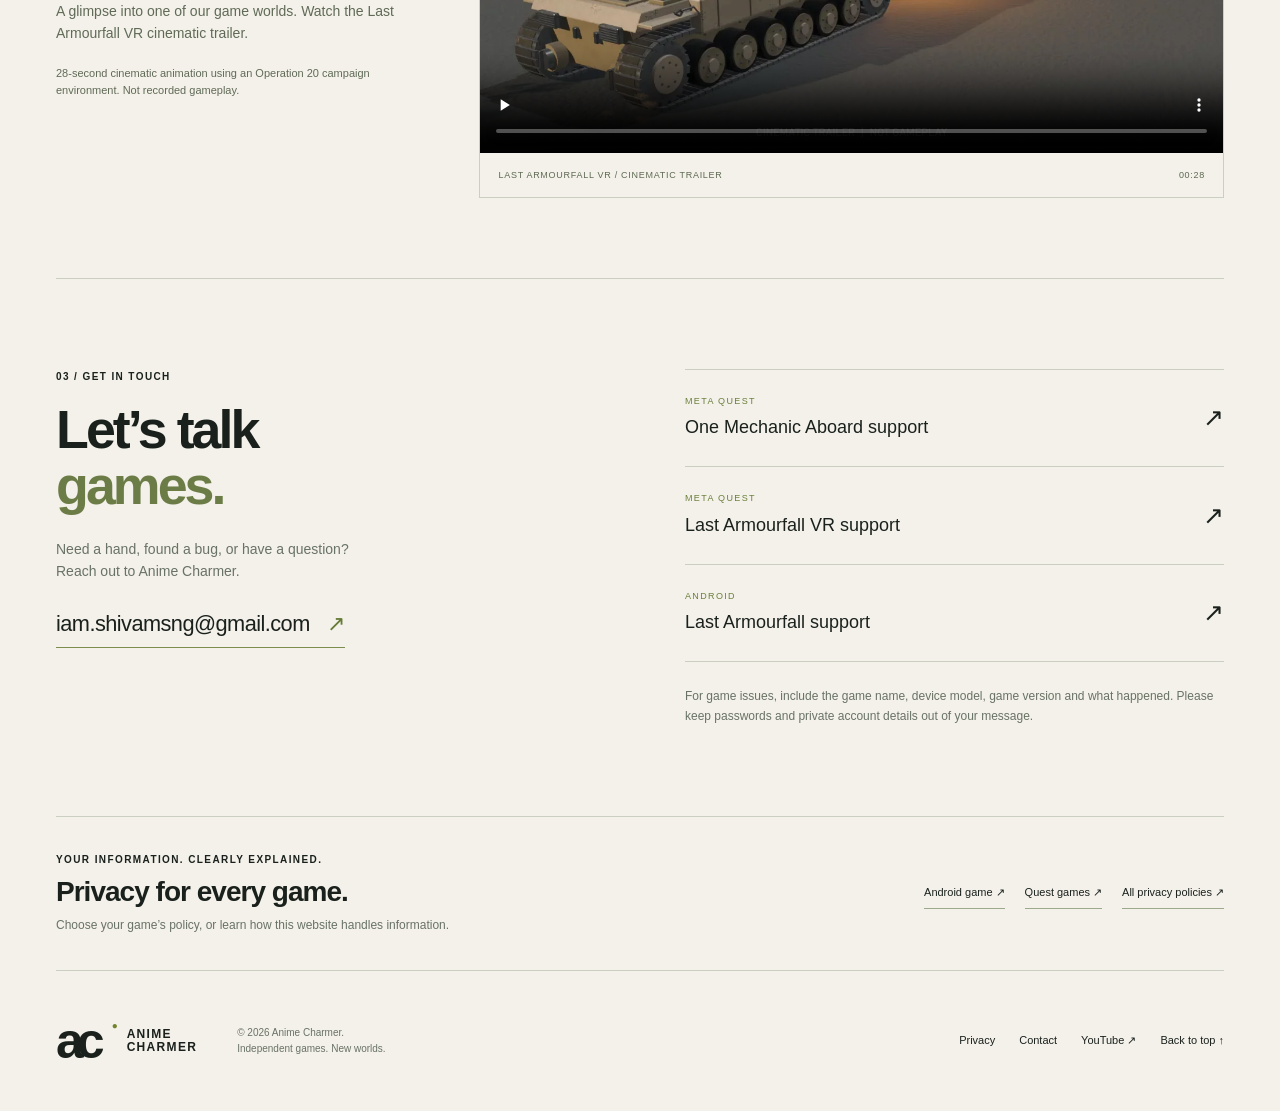
==== commit 8d6cd19d: "Remove the displayed Quest price from the studio website" ====
--- a/index.html
+++ b/index.html
@@ -16,7 +16,6 @@
   <div class="game-info"><p class="game-number">STATION DEFENSE / VIRTUAL REALITY</p><h3>One Mechanic Aboard</h3>
     <p>You were on maintenance duty when the boarding ship latched on. Draw your blade, fight through the station and defeat the captain. Pull the docking lever, then protect it while you clear the remaining invaders.</p>
     <ul class="tags" aria-label="One Mechanic Aboard features"><li>Single player</li><li>First-person VR</li><li>Quest 2, 3 and 3S</li></ul>
-    <p class="launch-price"><strong>US$2.99</strong></p>
     <a class="button primary store-button" href="https://www.meta.com/experiences/one-mechanic-aboard/1463267523539459/" aria-label="View One Mechanic Aboard on Meta Quest" target="_blank" rel="noopener">View on Meta Quest</a>
     <div class="edition-links"><a href="one-mechanic-aboard-support.html">Game support</a><a href="one-mechanic-aboard-privacy.html">Privacy policy</a></div>
   </div>
--- a/styles.css
+++ b/styles.css
@@ -7,8 +7,7 @@
 .mechanic-feature { grid-column: 1 / -1; display: grid; grid-template-columns: 1.15fr 1fr; }
 .mechanic-trailer { align-self: center; min-width: 0; }
 .mechanic-trailer video { height: auto; }
-.mechanic-feature .launch-price { margin-top: 19px; color: var(--ink); }
-.mechanic-feature .store-button { margin-top: 12px; justify-content: center; }
+.mechanic-feature .store-button { justify-content: center; }
 @media (max-width: 760px) {
   .mechanic-feature { display: block; }
 }
